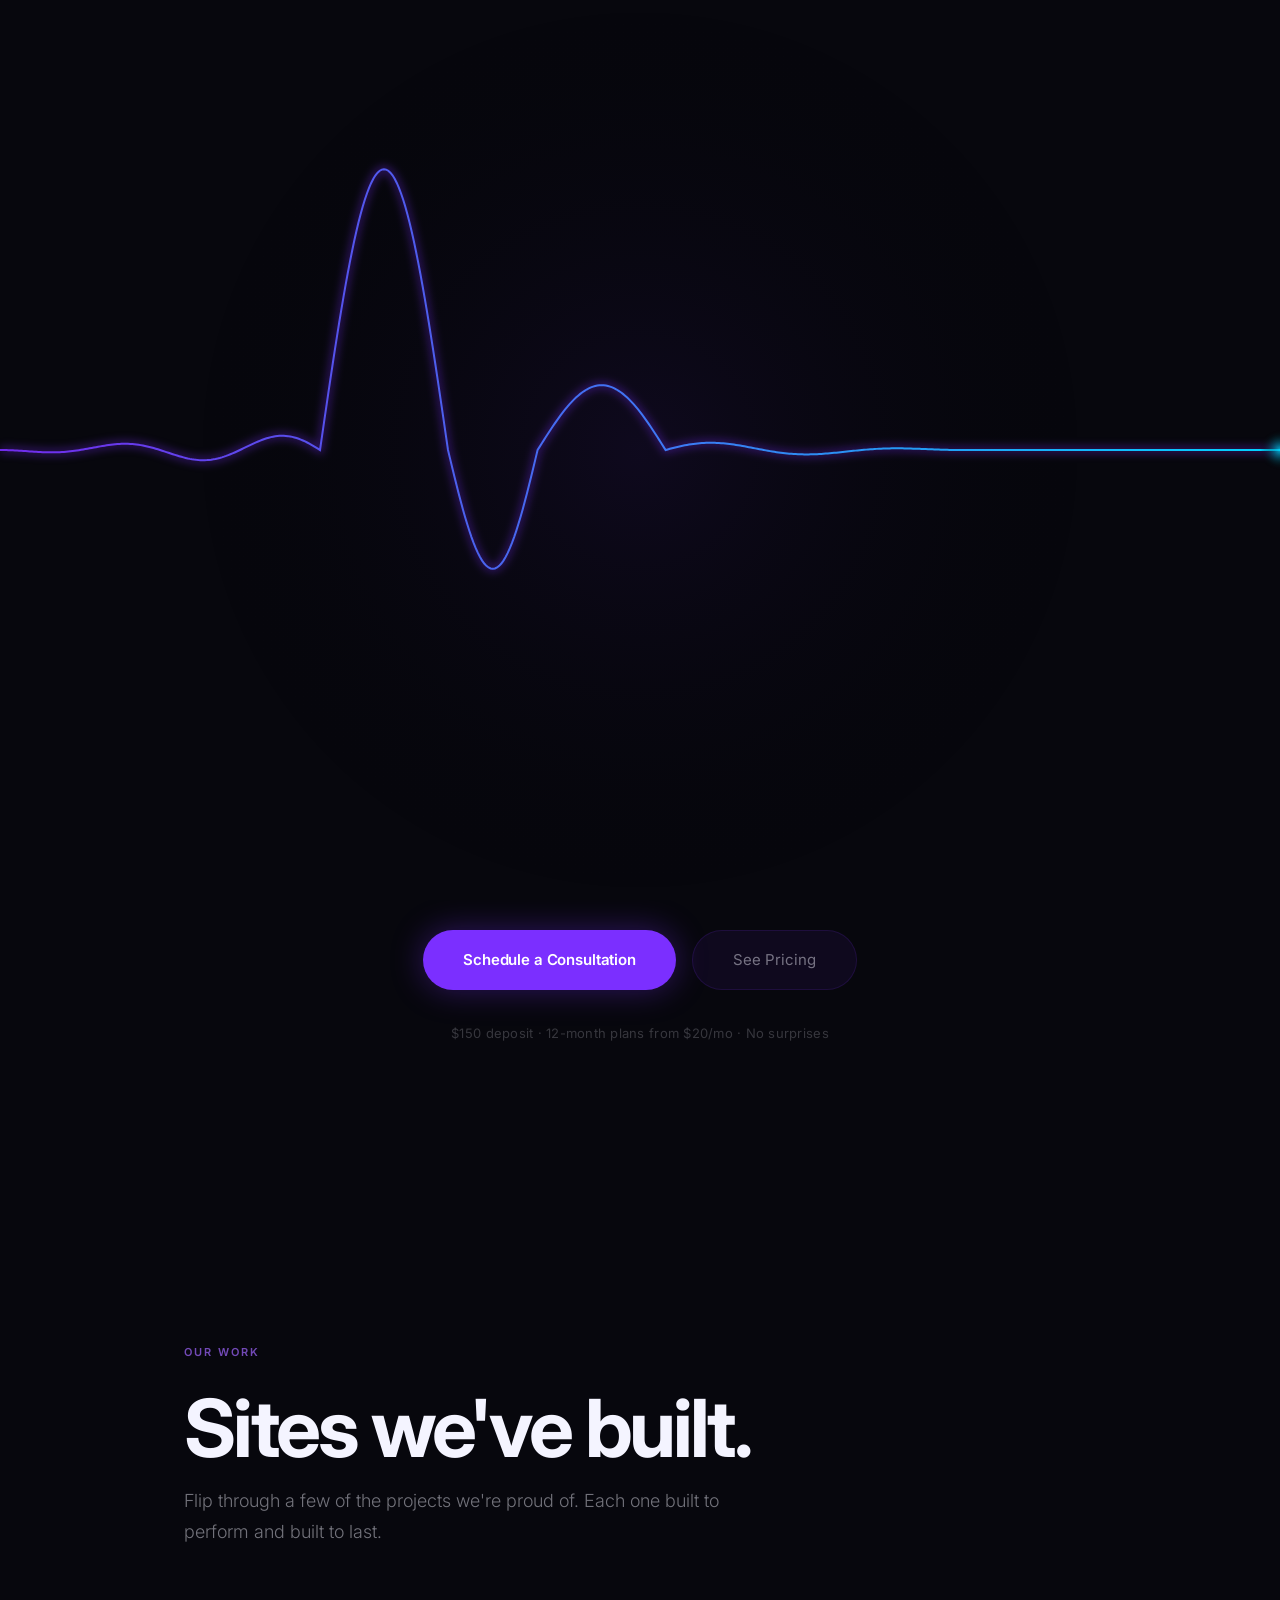
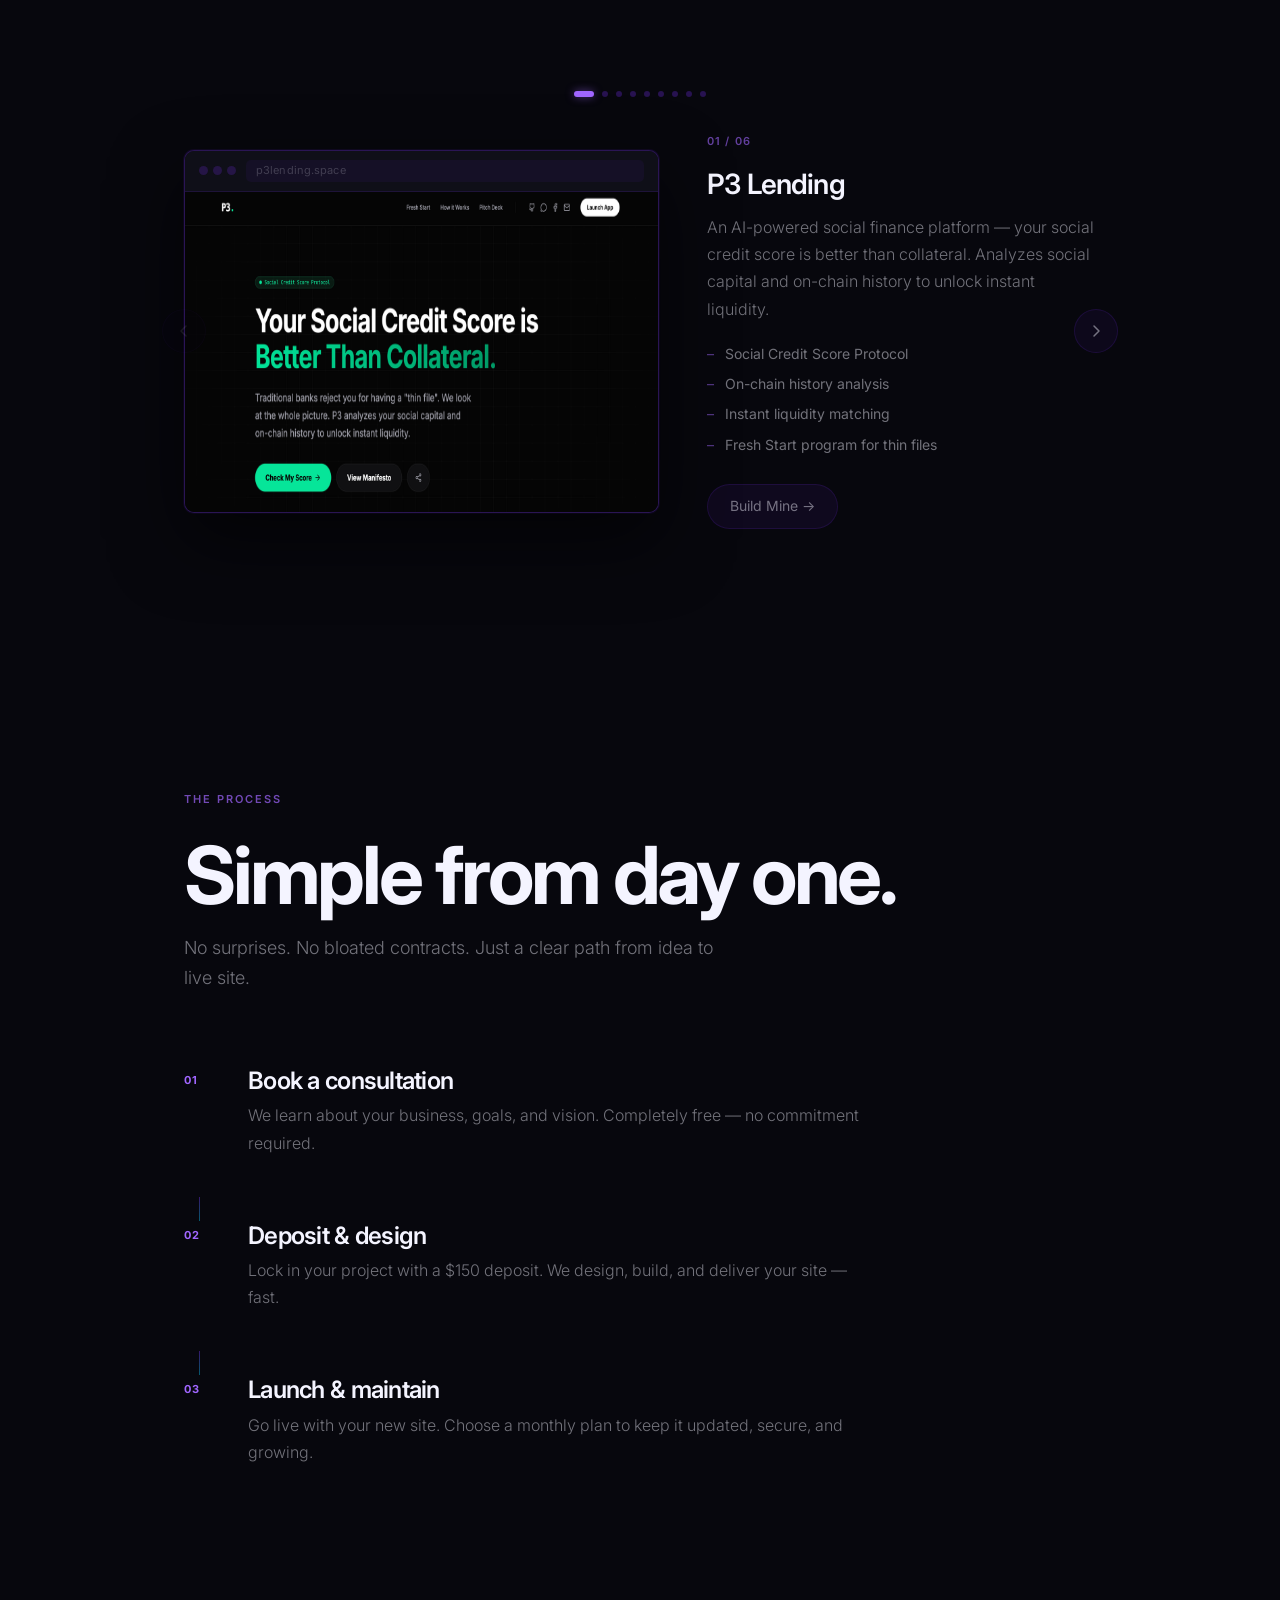
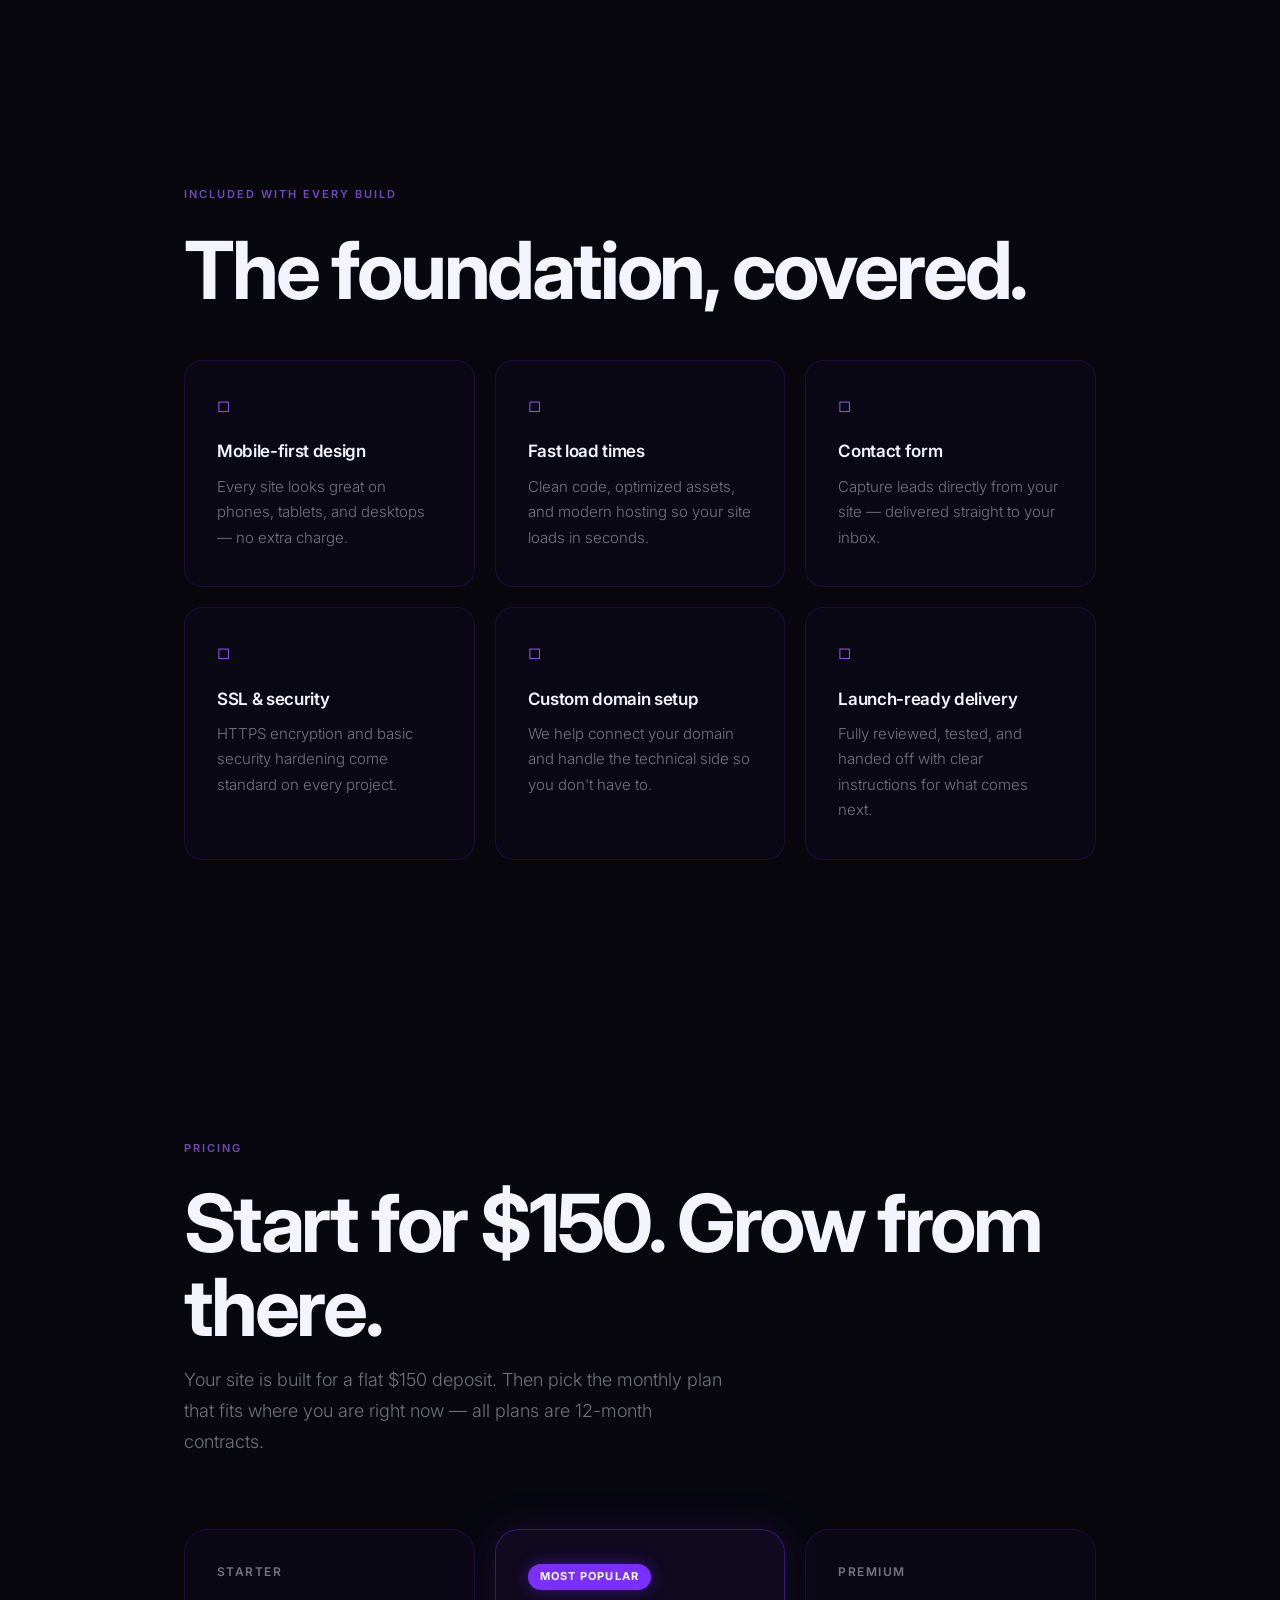
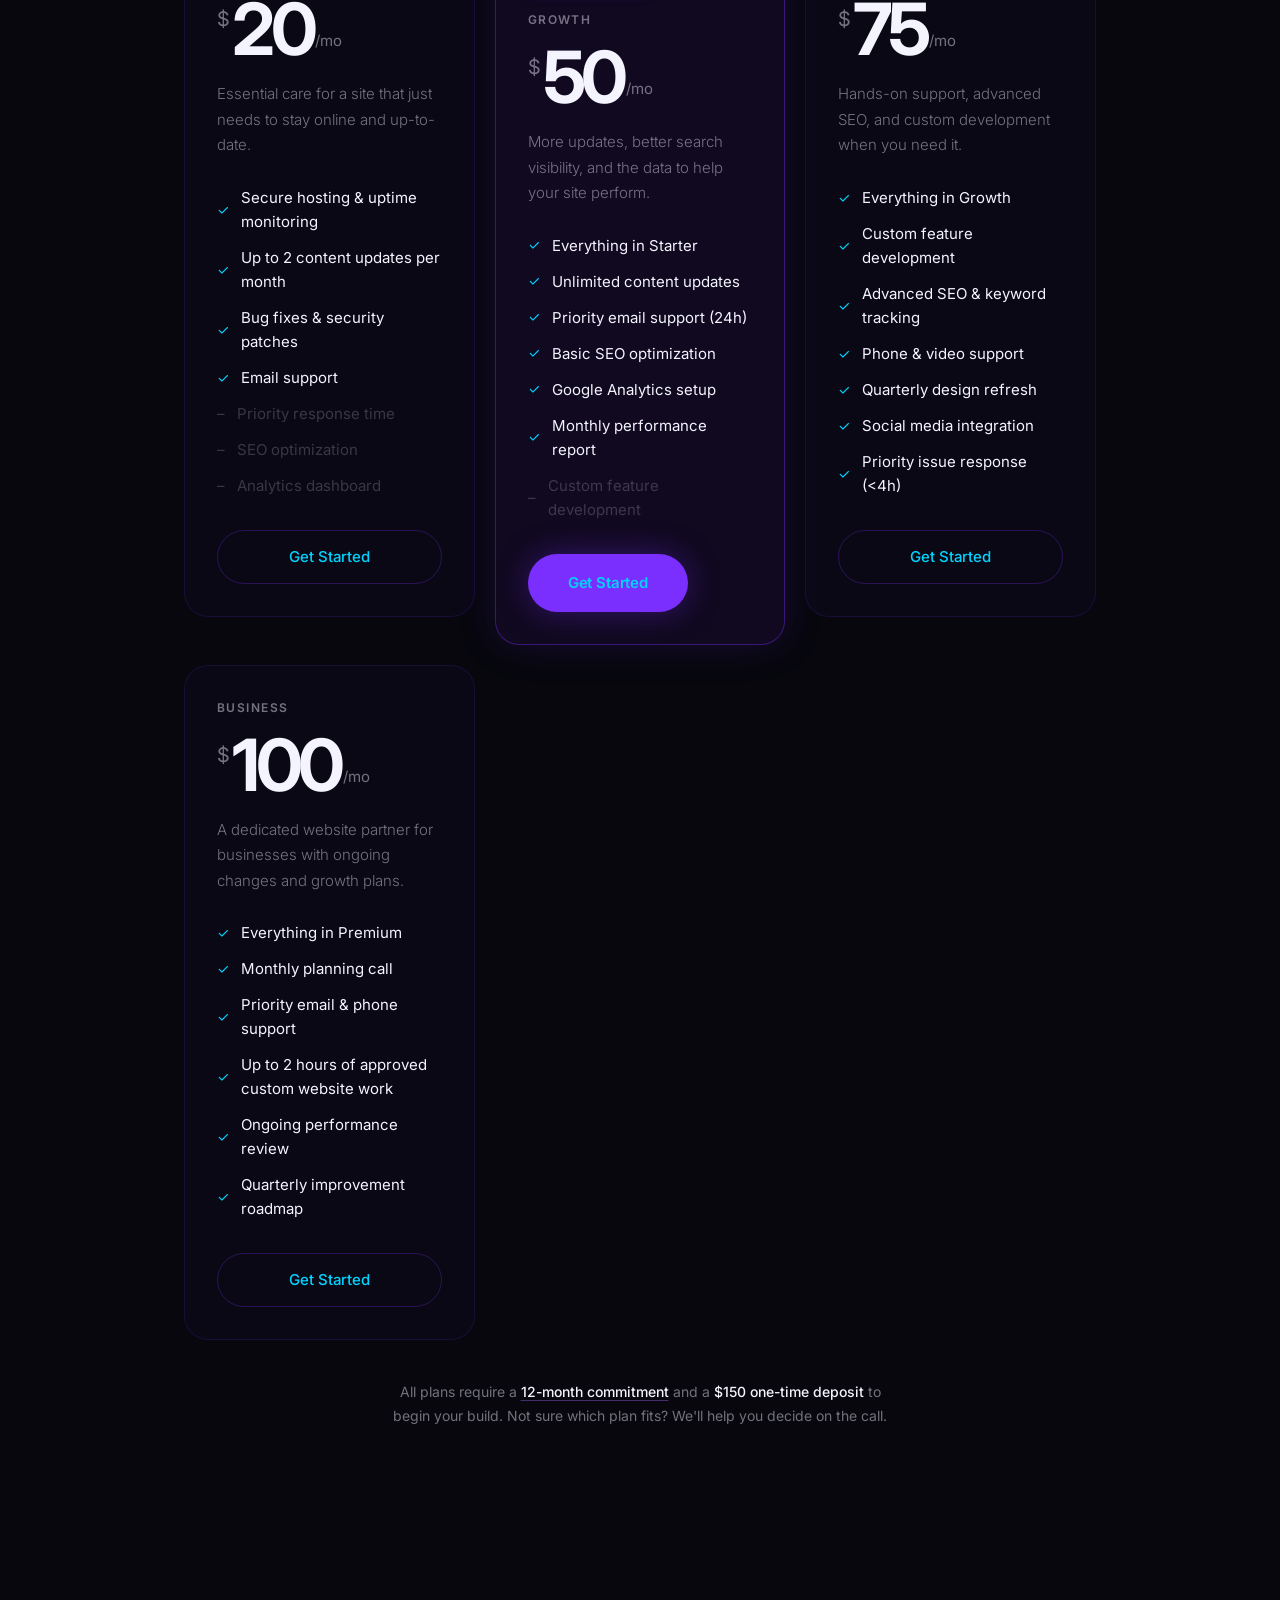
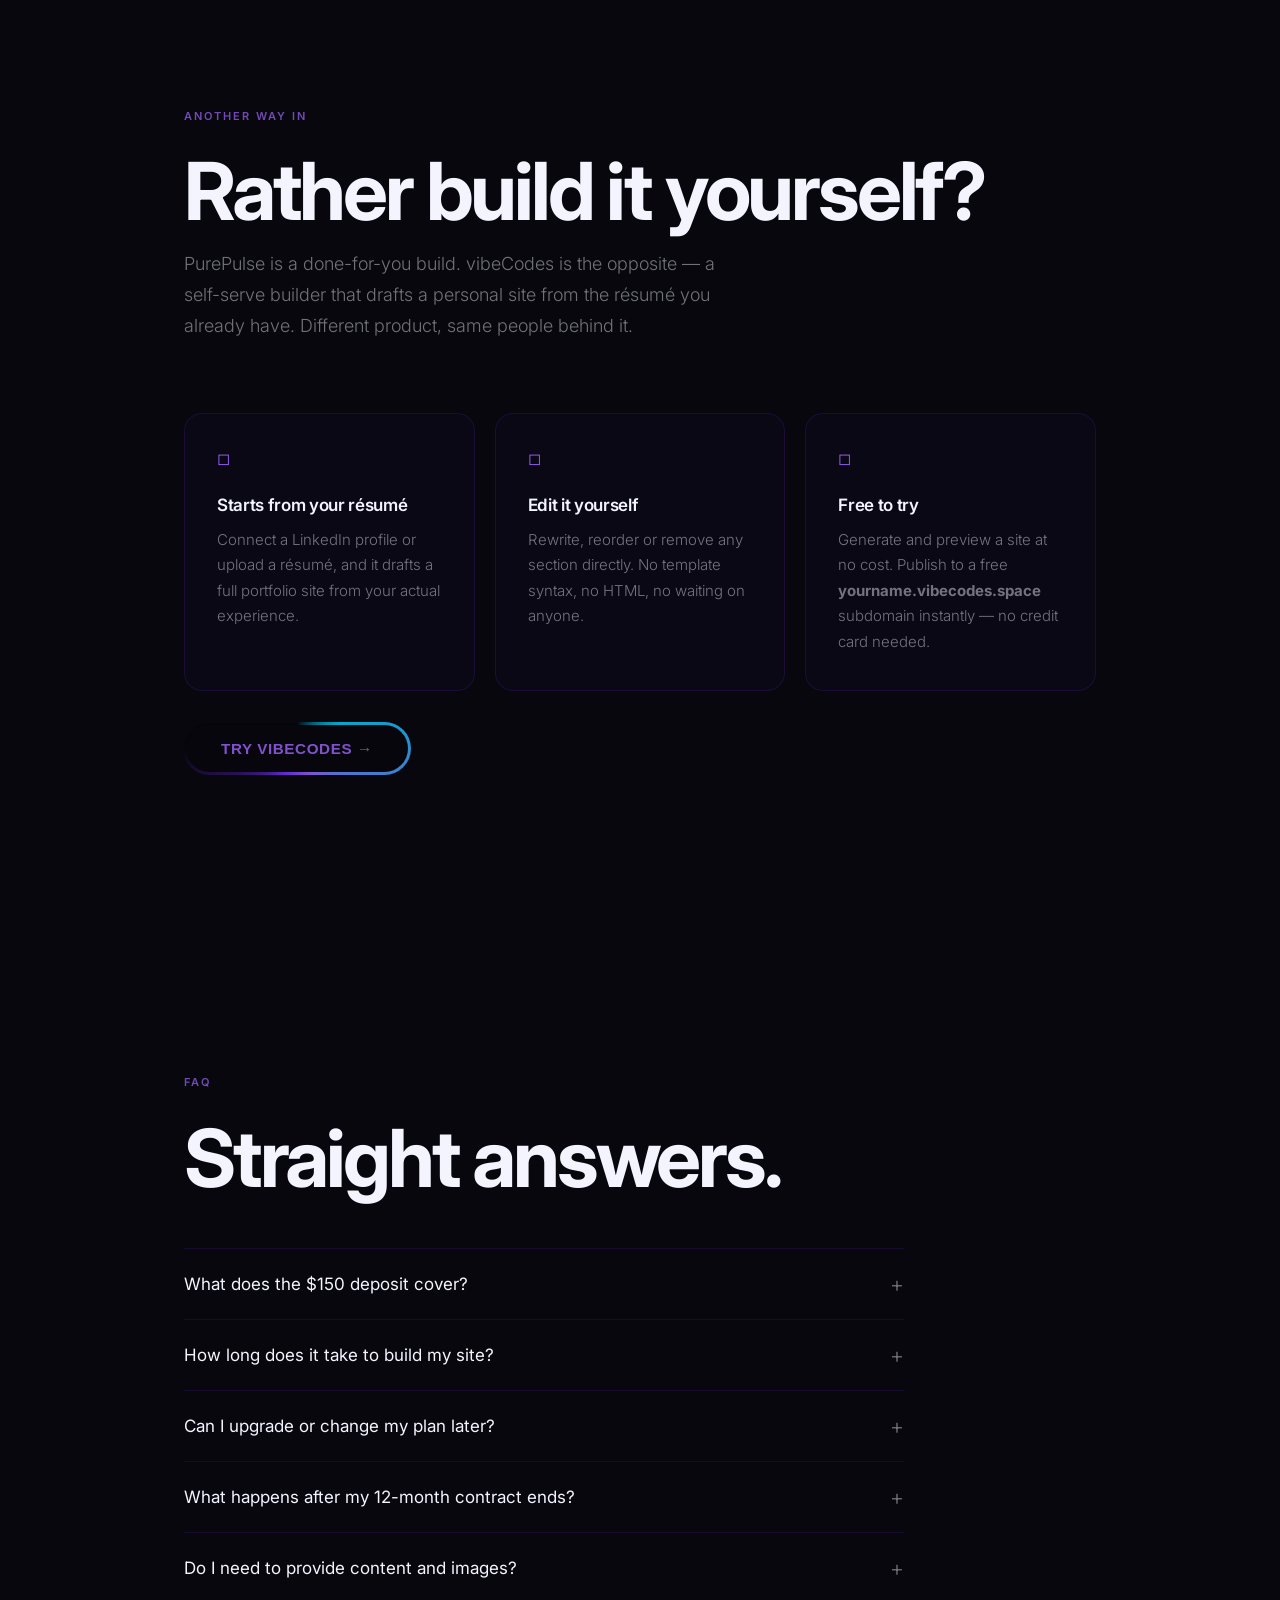
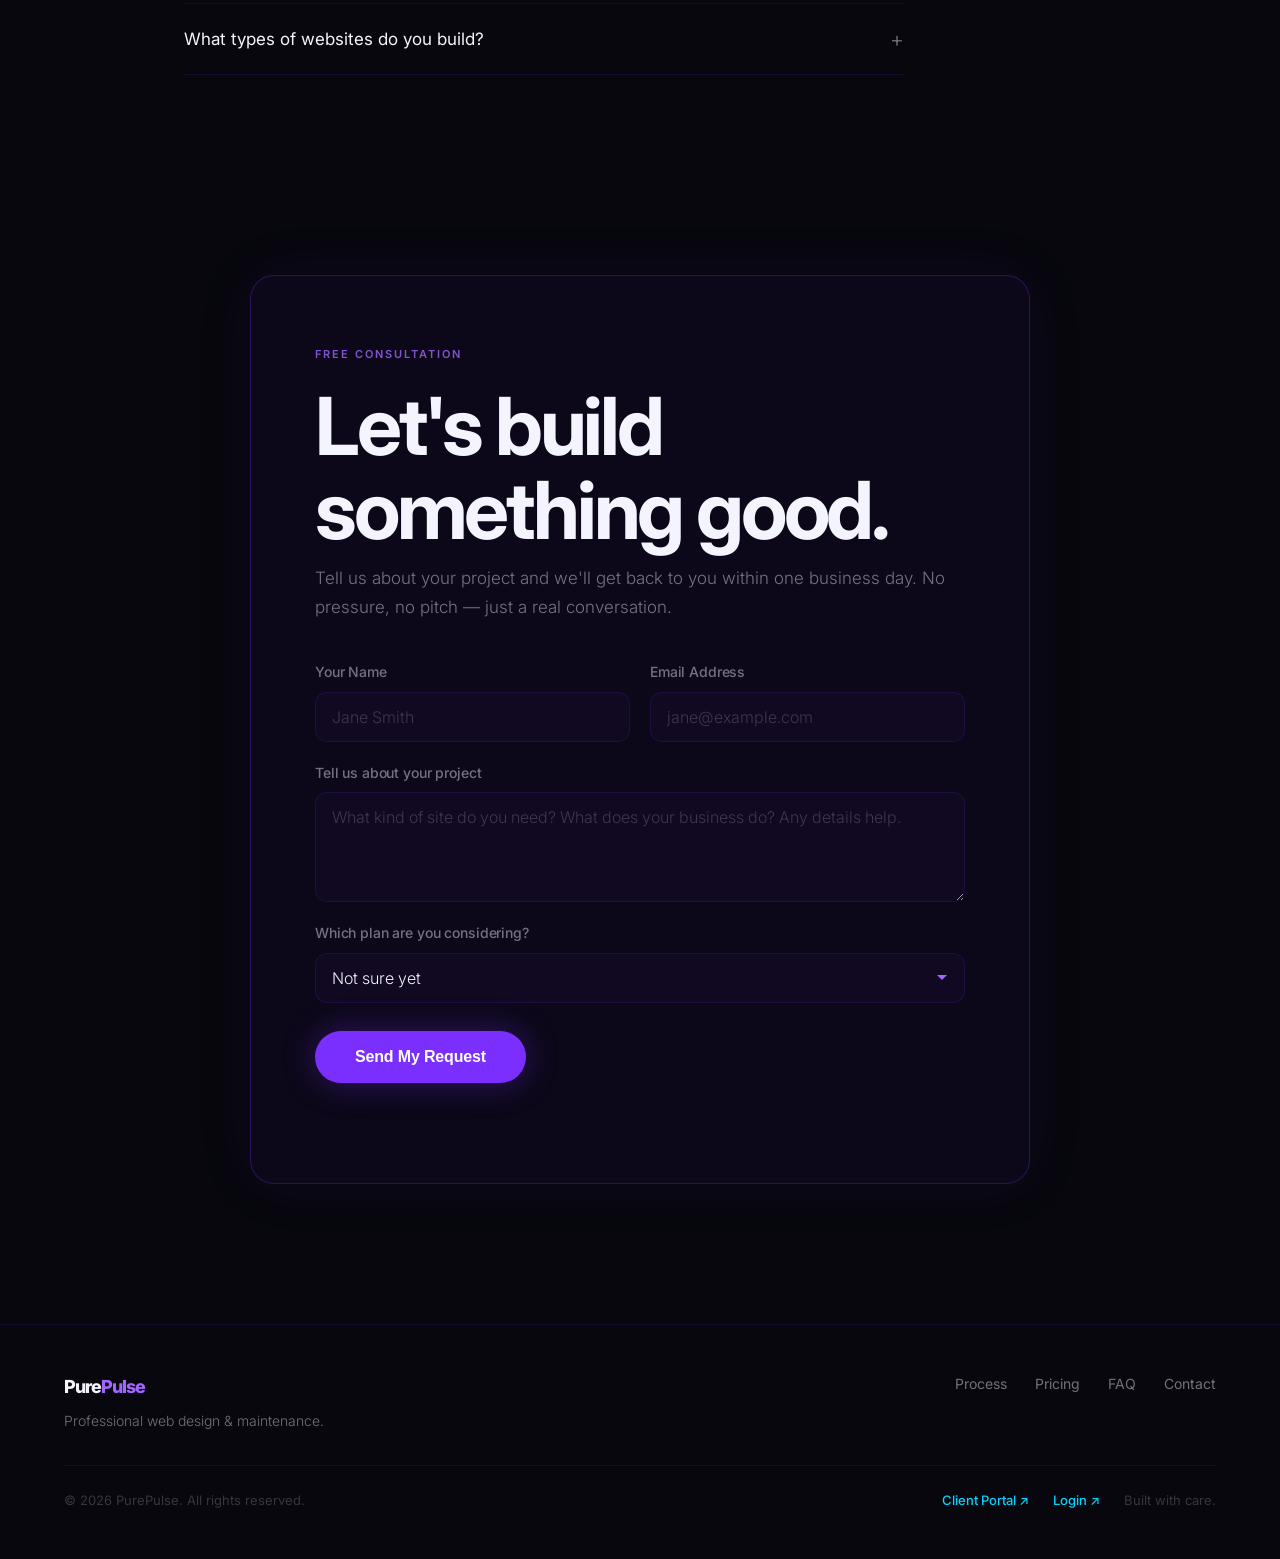
==== index.html @ c86f7f28 "Fix: hide splash until JS runs, add 8s safety timeout to always unlock scroll" ====
<!DOCTYPE html>
<html lang="en">
<!-- v2 -->
<head>
    <meta charset="UTF-8">
    <meta name="viewport" content="width=device-width, initial-scale=1.0">
    <meta name="color-scheme" content="dark">
    <meta name='impact-site-verification' value='a8b60141-8292-4cc5-8abc-a7845db98a29'>
    <title>PurePulse — Web Design &amp; Maintenance</title>
    <link rel="stylesheet" href="style.css">
    <link rel="preconnect" href="https://fonts.googleapis.com">
    <link rel="preconnect" href="https://fonts.gstatic.com" crossorigin>
    <link href="https://fonts.googleapis.com/css2?family=Inter:wght@300;400;500;600;700;800&display=swap" rel="stylesheet">

    <meta property="og:title" content="PurePulse — Web Design &amp; Maintenance">
    <meta property="og:description" content="Professional websites starting at a $150 deposit. Choose your maintenance plan and grow with confidence.">
    <meta property="og:type" content="website">
    <meta name="twitter:card" content="summary_large_image">
    <meta name="twitter:title" content="PurePulse — Web Design &amp; Maintenance">
    <meta name="twitter:description" content="Professional websites starting at a $150 deposit. Choose your maintenance plan and grow with confidence.">
    <link rel="icon" type="image/svg+xml" href="favicon.svg">
    <!-- Vercel Web Analytics -->
    <script>
      window.va = window.va || function () { 
        (window.vaq = window.vaq || []).push(arguments); 
      };
    </script>
    <script defer src="/_vercel/insights/script.js"></script>
<style>
to   { width: 100%; }
}

/* ECG line */
.splash-ecg {
  width: 200px; height: 40px;
  opacity: 0.6;
}
</style>
</head>
<body>

    
    <div class="splash-orb splash-orb-2"></div>
  </div>
  <div class="splash-content">
    <div class="splash-pulse">
      <div class="splash-pulse-dot"></div>
    </div>
    <div class="splash-logo">PurePulse</div>
    <div class="splash-msg">Loading...</div>
    <div class="splash-bar"><div class="splash-bar-fill"></div></div>
  </div>
</div>

    

    <style id="pp-splash-css">
#pp-splash-overlay {
  position: fixed !important;
  inset: 0 !important;
  z-index: 999999 !important;
  background: #07070D !important;
  display: flex !important;
  align-items: center !important;
  justify-content: center !important;
  flex-direction: column !important;
  overflow: hidden !important;
}
#pp-splash-overlay.pp-out {
  animation: ppOut 0.85s cubic-bezier(0.76,0,0.24,1) forwards !important;
}
@keyframes ppOut {
  to { opacity: 0; transform: scale(1.03); }
}
#pp-splash-canvas {
  position: absolute !important;
  inset: 0 !important;
  width: 100% !important;
  height: 100% !important;
}
#pp-splash-content {
  position: relative !important;
  z-index: 2 !important;
  text-align: center !important;
  font-family: 'Space Grotesk', 'Inter', sans-serif !important;
}
#pp-splash-title {
  font-size: clamp(3.5rem, 9vw, 8.5rem) !important;
  font-weight: 700 !important;
  letter-spacing: -0.03em !important;
  line-height: 1 !important;
  color: #F4F4FF !important;
  display: flex !important;
  overflow: hidden !important;
}
#pp-splash-title .pp-char {
  display: inline-block !important;
  transform: translateY(120%) !important;
  opacity: 0 !important;
  color: #F4F4FF !important;
}
#pp-splash-title .pp-accent {
  color: #A066FF !important;
}
#pp-splash-tag {
  margin-top: 0.9rem !important;
  font-family: 'Inter', sans-serif !important;
  font-size: clamp(0.7rem, 1.8vw, 0.95rem) !important;
  font-weight: 300 !important;
  letter-spacing: 0.3em !important;
  text-transform: uppercase !important;
  color: rgba(244,244,255,0.35) !important;
  opacity: 0 !important;
}
#pp-splash-msg {
  margin-top: 0.5rem !important;
  font-family: 'Inter', sans-serif !important;
  font-size: clamp(0.65rem, 1.4vw, 0.82rem) !important;
  font-weight: 300 !important;
  letter-spacing: 0.08em !important;
  color: rgba(160,102,255,0.5) !important;
  opacity: 0 !important;
  transition: opacity 0.8s ease !important;
}
</style>
<div id="pp-splash-overlay" style="opacity:0">
  <canvas id="pp-splash-canvas"></canvas>
  <div id="pp-splash-content">
    <div id="pp-splash-title"></div>
    <div id="pp-splash-tag">Web Design &amp; Development</div>
    <div id="pp-splash-msg"></div>
  </div>
</div>
<script>
(function() {
  var MSGS = [
    'Building the web, one pixel at a time.',
    'Clean code. Fast sites. Real results.',
    'Your site is our craft.',
    'Designed to perform. Built to last.',
    'Professional websites, without the headache.',
    'The web deserves better design.'
  ];
  var VARIANTS = 4;
  var variant = Math.floor(Math.random() * VARIANTS);

  // Show splash and lock scroll
  var ov2 = document.getElementById('pp-splash-overlay');
  if(ov2) ov2.style.opacity = '1';
  document.body.style.overflow = 'hidden';
  
  // Safety: always unlock scroll after 8 seconds no matter what
  setTimeout(function() {
    document.body.style.overflow = '';
    var ov = document.getElementById('pp-splash-overlay');
    if(ov) { ov.style.display = 'none'; ov.remove(); }
    var css = document.getElementById('pp-splash-css');
    if(css) css.remove();
  }, 8000);

  // Pick message
  document.getElementById('pp-splash-msg').textContent = MSGS[Math.floor(Math.random() * MSGS.length)];

  // Build title chars
  var title = document.getElementById('pp-splash-title');
  'Pure'.split('').forEach(function(c) {
    var s = document.createElement('span');
    s.className = 'pp-char';
    s.textContent = c;
    title.appendChild(s);
  });
  'Pulse'.split('').forEach(function(c) {
    var s = document.createElement('span');
    s.className = 'pp-char pp-accent';
    s.textContent = c;
    title.appendChild(s);
  });
  var chars = Array.from(title.querySelectorAll('.pp-char'));

  var cv = document.getElementById('pp-splash-canvas');
  var ctx = cv.getContext('2d');
  var W, H, cx, cy;
  function resize() { W = cv.width = window.innerWidth; H = cv.height = window.innerHeight; cx = W/2; cy = H/2; }
  resize();
  window.addEventListener('resize', resize);

  function rgba(r,g,b,a) { return 'rgba('+r+','+g+','+b+','+a+')'; }
  function eout(t) { return 1 - Math.pow(1-t, 3); }

  function animChars(p) {
    chars.forEach(function(el, i) {
      var thr = i / chars.length;
      var loc = Math.max(0, Math.min(1, (p - thr) / (1/chars.length + 0.18)));
      var e = eout(loc);
      el.style.transform = 'translateY(' + ((1-e)*120) + '%)';
      el.style.opacity = e;
    });
  }

  var start = null, done = false;
  var D1 = 2000, D2 = 900, D3 = 500, D4 = 1500;
  var TOTAL = D1 + D2 + D3 + D4;

  // Variant-specific setup
  var rings, pts, blooms, tendrils;

  if (variant === 1) {
    // Orbital
    rings = [
      {r:0.18, speed:0.00022, phase:0, dots:4, col:[123,47,255]},
      {r:0.26, speed:-0.00015, phase:1.1, dots:6, col:[0,212,255]},
      {r:0.35, speed:0.00010, phase:2.5, dots:3, col:[160,102,255]},
    ];
    pts = Array.from({length:90}, function() { return {
      x:Math.random(), y:Math.random(),
      vx:(Math.random()-0.5)*0.0003, vy:(Math.random()-0.5)*0.0003,
      s:0.6+Math.random()*2, a:0.1+Math.random()*0.4,
      col:Math.random()<0.6?[123,47,255]:[0,212,255]
    };});
  } else if (variant === 2) {
    // Grid warp
  } else if (variant === 3) {
    // Bloom
    blooms = [];
    [0,200,450,750,1100,1500].forEach(function(delay) {
      blooms.push({delay:delay, r:0, maxR:0, alpha:0, born:false, col:Math.random()<0.6?[123,47,255]:[0,212,255]});
    });
  }

  function drawVariant(el, p1, ts) {
    var t = el * 0.001;

    if (variant === 0) {
      // ECG waveform
      var pts2 = [];
      for (var i = 0; i <= 600; i++) {
        var tv = i/600, x = tv*W, y = cy;
        if (tv < 0.25) { y = cy + Math.sin(tv/0.25*Math.PI*4)*H*0.12*0.15*(tv/0.25); }
        else if (tv < 0.35) { var l=(tv-0.25)/0.1; y = cy - H*0.12*2.6*Math.sin(l*Math.PI); }
        else if (tv < 0.42) { var l=(tv-0.35)/0.07; y = cy + H*0.12*1.1*Math.sin(l*Math.PI); }
        else if (tv < 0.52) { var l=(tv-0.42)/0.10; y = cy - H*0.12*0.6*Math.sin(l*Math.PI); }
        else if (tv < 0.75) { var l=(tv-0.52)/0.23; y = cy + Math.sin(l*Math.PI*3+Math.PI)*H*0.12*0.08*(1-l); }
        pts2.push({x:x,y:y});
      }
      var endIdx = Math.floor(p1*(pts2.length-1));
      if (endIdx > 0) {
        ctx.beginPath(); ctx.moveTo(pts2[0].x, pts2[0].y);
        for (var i=1;i<=endIdx;i++) ctx.lineTo(pts2[i].x, pts2[i].y);
        ctx.strokeStyle = rgba(123,47,255,0.4); ctx.lineWidth = 6; ctx.filter='blur(4px)'; ctx.stroke(); ctx.filter='none';
        var g = ctx.createLinearGradient(0,0,W,0);
        g.addColorStop(0,rgba(123,47,255,0.9)); g.addColorStop(1,rgba(0,212,255,1));
        ctx.beginPath(); ctx.moveTo(pts2[0].x, pts2[0].y);
        for (var i=1;i<=endIdx;i++) ctx.lineTo(pts2[i].x, pts2[i].y);
        ctx.strokeStyle=g; ctx.lineWidth=2; ctx.stroke();
        var tip=pts2[endIdx];
        var dg=ctx.createRadialGradient(tip.x,tip.y,0,tip.x,tip.y,20);
        dg.addColorStop(0,rgba(0,212,255,0.8)); dg.addColorStop(1,'transparent');
        ctx.beginPath(); ctx.arc(tip.x,tip.y,20,0,Math.PI*2); ctx.fillStyle=dg; ctx.fill();
      }
    } else if (variant === 1) {
      // Orbital
      pts.forEach(function(p) {
        p.x+=p.vx; p.y+=p.vy;
        if(p.x<0)p.x=1; if(p.x>1)p.x=0; if(p.y<0)p.y=1; if(p.y>1)p.y=0;
        ctx.beginPath(); ctx.arc(p.x*W,p.y*H,p.s,0,Math.PI*2);
        ctx.fillStyle=rgba(p.col[0],p.col[1],p.col[2],p.a*p1); ctx.fill();
      });
      rings.forEach(function(ring) {
        var rad=Math.min(W,H)*ring.r*p1;
        ctx.beginPath(); ctx.arc(cx,cy,rad,0,Math.PI*2);
        ctx.strokeStyle=rgba(ring.col[0],ring.col[1],ring.col[2],0.12*p1);
        ctx.lineWidth=1; ctx.setLineDash([4,8]); ctx.stroke(); ctx.setLineDash([]);
        for(var d=0;d<ring.dots;d++) {
          var angle=ring.phase+d*(Math.PI*2/ring.dots)+ts*ring.speed;
          var dx=cx+Math.cos(angle)*rad, dy=cy+Math.sin(angle)*rad;
          var dg=ctx.createRadialGradient(dx,dy,0,dx,dy,12);
          dg.addColorStop(0,rgba(ring.col[0],ring.col[1],ring.col[2],0.7*p1));
          dg.addColorStop(1,'transparent');
          ctx.beginPath(); ctx.arc(dx,dy,12,0,Math.PI*2); ctx.fillStyle=dg; ctx.fill();
          ctx.beginPath(); ctx.arc(dx,dy,2.5,0,Math.PI*2);
          ctx.fillStyle=rgba(ring.col[0],ring.col[1],ring.col[2],p1); ctx.fill();
        }
      });
    } else if (variant === 2) {
      // Grid warp
      var COLS=24, ROWS=14, tv=el*0.001;
      var cellW=W/COLS, cellH=H/ROWS, maxWarp=Math.min(cellW,cellH)*0.5;
      function gpos(r,c) {
        var nx=c/COLS, ny=r/ROWS, dx=nx-0.5, dy=ny-0.5;
        var dist=Math.sqrt(dx*dx+dy*dy);
        var wave=Math.sin(tv*1.2+dist*6)*maxWarp*p1*(1-dist*0.8);
        var wave2=Math.cos(tv*0.9+dist*8)*maxWarp*0.4*p1*(1-dist*0.6);
        return {x:nx*W+wave*0.5, y:ny*H+wave*0.4+wave2*0.5};
      }
      for(var r=0;r<=ROWS;r++) for(var c=0;c<COLS;c++) {
        var a=gpos(r,c), b=gpos(r,c+1);
        var frac=1-(Math.abs(r/ROWS-0.5)*2);
        ctx.beginPath(); ctx.moveTo(a.x,a.y); ctx.lineTo(b.x,b.y);
        ctx.strokeStyle=rgba(123,47,255,0.07*frac*p1); ctx.lineWidth=0.8; ctx.stroke();
      }
      for(var c=0;c<=COLS;c++) for(var r=0;r<ROWS;r++) {
        var a=gpos(r,c), b=gpos(r+1,c);
        var frac=1-(Math.abs(c/COLS-0.5)*2);
        ctx.beginPath(); ctx.moveTo(a.x,a.y); ctx.lineTo(b.x,b.y);
        ctx.strokeStyle=rgba(0,212,255,0.07*frac*p1); ctx.lineWidth=0.8; ctx.stroke();
      }
    } else if (variant === 3) {
      // Bloom
      blooms.forEach(function(b) {
        if(el<b.delay) return;
        if(!b.born){b.born=true;b.maxR=Math.min(W,H)*(0.25+Math.random()*0.25);}
        var age=(el-b.delay)*0.0008;
        b.r=Math.min(b.maxR,b.maxR*(1-Math.pow(1-age,5)));
        b.alpha=age<0.5?age*2:(2-age*1.5);
        if(b.alpha<=0||b.r<=0) return;
        ctx.beginPath(); ctx.arc(cx,cy,b.r,0,Math.PI*2);
        ctx.strokeStyle=rgba(b.col[0],b.col[1],b.col[2],b.alpha*0.25*p1);
        ctx.lineWidth=b.r*0.06; ctx.stroke();
        ctx.beginPath(); ctx.arc(cx,cy,b.r,0,Math.PI*2);
        ctx.strokeStyle=rgba(b.col[0],b.col[1],b.col[2],b.alpha*0.2*p1);
        ctx.lineWidth=2; ctx.stroke();
      });
      // Center pulse
      var pls=0.5+0.5*Math.sin(el*0.004);
      var cg=ctx.createRadialGradient(cx,cy,0,cx,cy,Math.min(W,H)*0.06*(1+pls*0.2));
      cg.addColorStop(0,rgba(244,244,255,0.8*p1));
      cg.addColorStop(0.4,rgba(160,102,255,0.3*p1));
      cg.addColorStop(1,'transparent');
      ctx.beginPath(); ctx.arc(cx,cy,Math.min(W,H)*0.06,0,Math.PI*2);
      ctx.fillStyle=cg; ctx.fill();
    }

    // Shared bg glow
    var bg=ctx.createRadialGradient(cx,cy,0,cx,cy,Math.min(W,H)*0.5);
    bg.addColorStop(0,rgba(123,47,255,0.07*p1));
    bg.addColorStop(1,'transparent');
    ctx.fillStyle=bg; ctx.fillRect(0,0,W,H);
  }

  function frame(ts) {
    if(!start) start=ts;
    var el=ts-start;
    if(done) return;
    ctx.clearRect(0,0,W,H);
    var p1=Math.min(1,el/D1);
    drawVariant(el,p1,ts);
    if(el>D1) animChars(Math.min(1,(el-D1)/D2));
    if(el>D1+D2) {
      var p3=eout(Math.min(1,(el-D1-D2)/D3));
      var tag=document.getElementById('pp-splash-tag');
      if(tag){tag.style.opacity=p3;}
      var msg=document.getElementById('pp-splash-msg');
      if(msg&&p3>0.5){msg.style.opacity=(p3-0.5)*2;}
    }
      if(el>TOTAL){exitSplash();return;}
    requestAnimationFrame(frame);
  }

  function exitSplash() {
    if(done) return; done=true;
    animChars(1);
    var ov=document.getElementById('pp-splash-overlay');
    if(ov) {
      ov.classList.add('pp-out');
      setTimeout(function(){
        ov.remove();
        document.getElementById('pp-splash-css').remove();
        document.body.style.overflow='';
      }, 900);
    }
  }

  if(window.matchMedia('(prefers-reduced-motion:reduce)').matches) {
    animChars(1); setTimeout(exitSplash, 600);
  } else {
    requestAnimationFrame(frame);
  }
})();
</script>

    <div class="ambient-bg"></div>

    <!-- Header -->
    <header class="header">
        <div class="logo">Pure<span style="color:#A066FF">Pulse</span></div>
        <nav class="nav-links">
            <a href="#portfolio">Work</a>
            <a href="#how-it-works">Process</a>
            <a href="#pricing">Pricing</a>
            <a href="#faq">FAQ</a>
        </nav>
        <a href="https://login.purepulse.one/portal" target="_blank" rel="noopener" style="color:#00D4FF;font-size:0.875rem;font-weight:500;text-decoration:none;display:inline-flex;align-items:center;gap:0.25rem;transition:opacity 0.15s;" onmouseover="this.style.opacity='0.75'" onmouseout="this.style.opacity='1'">Client Portal&nbsp;↗</a>
        <a href="#consult" class="btn-ghost">Book a Call</a>
    </header>

    <!-- Hero -->
    <section class="hero">
        <div class="hero-glow"></div>
        <nav class="hero-sisters" aria-label="Sister sites">
            <a href="https://relayapp.pro" target="_blank" rel="noopener">Relay</a>
            <a href="https://pacmacmobile.com" target="_blank" rel="noopener">PacMac Mobile</a>
            <a href="https://eventtransport.space" target="_blank" rel="noopener">Event Transport</a>
            <a href="https://mattjhagen.xyz" target="_blank" rel="noopener">Matty Hagen</a>
            <a href="http://thegentlecon.quest" target="_blank" rel="noopener">The Gentle Conquest</a>
        </nav>
        <div class="hero-tag">Web Design &amp; Development</div>
        <h1>Your website,<br>built right.</h1>
        <p class="hero-sub">Clean, fast, professional websites — built to perform and built to last. Yours starts at a $150 deposit.</p>
        <div class="hero-actions">
            <a href="#consult" class="btn-primary">Schedule a Consultation</a>
            <a href="#pricing" class="btn-ghost btn-ghost--lg">See Pricing</a>
        </div>
        <p class="hero-note">$150 deposit &middot; 12-month plans from $20/mo &middot; No surprises</p>
    </section>

    <!-- Portfolio Lookbook -->
    <section id="portfolio" class="portfolio-section scroll-reveal">
        <div class="portfolio-header section">
            <div class="section-label">Our Work</div>
            <h2>Sites we've built.</h2>
            <p class="section-sub">Flip through a few of the projects we're proud of. Each one built to perform and built to last.</p>
        </div>

        <div class="lookbook-wrap">
            <div class="lookbook" id="lookbook">

                <!-- 01: P3 Lending — AI-Powered Social Finance -->
                <!-- 01: P3 Lending -->
                <article class="lb-page active" data-index="0" aria-label="Project 1 of 6: P3 Lending">
                    <div class="lb-mockup">
                        <div class="lb-browser">
                            <div class="lb-bar">
                                <div class="lb-dots-frame"><span></span><span></span><span></span></div>
                                <div class="lb-url">p3lending.space</div>
                            </div>
                            <div class="lb-screen lb-screen--img">
                                <img src="screenshots/p3lending.png" alt="P3 Lending" class="lb-screenshot">
                            </div>
                        </div>
                    </div>
                    <div class="lb-info">
                        <span class="lb-counter">01 / 06</span>
                        <h3>P3 Lending</h3>
                        <p>An AI-powered social finance platform — your social credit score is better than collateral. Analyzes social capital and on-chain history to unlock instant liquidity.</p>
                        <ul class="lb-features">
                            <li>Social Credit Score Protocol</li>
                            <li>On-chain history analysis</li>
                            <li>Instant liquidity matching</li>
                            <li>Fresh Start program for thin files</li>
                        </ul>
                        <a href="#consult" class="btn-ghost btn-view">Build Mine →</a>
                    </div>
                </article>

                <!-- 02: Rooted Daily -->
                <article class="lb-page" data-index="1" aria-label="Project 2 of 6: Rooted Daily">
                    <div class="lb-mockup">
                        <div class="lb-browser">
                            <div class="lb-bar">
                                <div class="lb-dots-frame"><span></span><span></span><span></span></div>
                                <div class="lb-url">rootedapp.space</div>
                            </div>
                            <div class="lb-screen lb-screen--img">
                                <img src="screenshots/rooted.png" alt="Rooted Daily" class="lb-screenshot">
                            </div>
                        </div>
                    </div>
                    <div class="lb-info">
                        <span class="lb-counter">02 / 06</span>
                        <h3>Rooted Daily</h3>
                        <p>Renew Your Mind. Rooted in Truth. Scripture with natural audio narration, AI-guided reflections, and spiritual habit tracking — web and mobile.</p>
                        <ul class="lb-features">
                            <li>Full Bible with audio narration</li>
                            <li>AI-guided Scripture reflections</li>
                            <li>Spiritual habit & reading tracking</li>
                            <li>Native iOS & Android apps</li>
                        </ul>
                        <div class="lb-app-links">
                            <a href="https://play.google.com/store/apps/details?id=com.rooteddaily.bible&hl=en_US" target="_blank" rel="noopener" class="lb-app-badge">▶ Google Play</a>
                            <a href="https://apps.apple.com/us/app/rooted-daily/id6763426267" target="_blank" rel="noopener" class="lb-app-badge">⬛ App Store</a>
                        </div>
                        <a href="#consult" class="btn-ghost btn-view">Build Mine →</a>
                    </div>
                </article>

                <!-- 03: FuelShield -->
                <article class="lb-page" data-index="2" aria-label="Project 3 of 6: FuelShield">
                    <div class="lb-mockup">
                        <div class="lb-browser">
                            <div class="lb-bar">
                                <div class="lb-dots-frame"><span></span><span></span><span></span></div>
                                <div class="lb-url">fuelshield.xyz</div>
                            </div>
                            <div class="lb-screen lb-screen--img">
                                <img src="screenshots/fuelshield.png" alt="FuelShield" class="lb-screenshot">
                            </div>
                        </div>
                    </div>
                    <div class="lb-info">
                        <span class="lb-counter">03 / 06</span>
                        <h3>FuelShield</h3>
                        <p>Know your fuel cost before prices spike. A monthly gas price protection subscription with a gallon allowance and a dedicated Fuel Card for every covered purchase.</p>
                        <ul class="lb-features">
                            <li>Monthly gallon allowance plans</li>
                            <li>Dedicated FuelShield Fuel Card</li>
                            <li>Price spike reimbursement protocol</li>
                            <li>Accepted at stations nationwide</li>
                        </ul>
                        <a href="#consult" class="btn-ghost btn-view">Build Mine →</a>
                    </div>
                </article>

                <!-- 05: Relay -->
                <article class="lb-page" data-index="3" aria-label="Project 5 of 6: Relay">
                    <div class="lb-mockup">
                        <div class="lb-browser">
                            <div class="lb-bar">
                                <div class="lb-dots-frame"><span></span><span></span><span></span></div>
                                <div class="lb-url">relayapp.pro</div>
                            </div>
                            <div class="lb-screen lb-screen--img">
                                <img src="screenshots/relay.png" alt="Relay" class="lb-screenshot">
                            </div>
                        </div>
                    </div>
                    <div class="lb-info">
                        <span class="lb-counter">05 / 06</span>
                        <h3>Relay</h3>
                        <p>The AI dev platform that goes everywhere. Build apps with AI, learn to code, browse docs, and monitor system status — one platform, every device.</p>
                        <ul class="lb-features">
                            <li>Archon IDE — full browser-based coding</li>
                            <li>Multi-model AI: Claude, GPT-4o, Gemini</li>
                            <li>Gamified learning center with XP</li>
                            <li>Real-time system status dashboard</li>
                        </ul>
                        <a href="https://relayapp.pro" target="_blank" rel="noopener" class="btn-ghost btn-view">Visit Site →</a>
                    </div>
                </article>

                                <!-- 06: Matty Hagen — mattjhagen.xyz -->
                <article class="lb-page" data-index="4" aria-label="Project 6 of 7: Matty Hagen">
                    <div class="lb-mockup">
                        <div class="lb-browser">
                            <div class="lb-bar">
                                <div class="lb-dots-frame"><span></span><span></span><span></span></div>
                                <div class="lb-url">mattjhagen.xyz</div>
                            </div>
                            <div class="lb-screen lb-screen--img">
                                <img src="screenshots/mattjhagen.png" alt="Matty Hagen" class="lb-screenshot">
                            </div>
                        </div>
                    </div>
                    <div class="lb-info">
                        <span class="lb-counter">06 / 07</span>
                        <h3>Matty Hagen</h3>
                        <p>A terminal-aesthetic developer portfolio — monospace type, amber glow, and a live command prompt. Founder · Developer · Writer building products across fintech, AI, and privacy.</p>
                        <ul class="lb-features">
                            <li>Terminal-style interactive UI</li>
                            <li>Work across fintech, AI & privacy</li>
                            <li>Resume, writing & project showcase</li>
                            <li>Dark, distinctive personal brand</li>
                        </ul>
                        <a href="https://mattjhagen.xyz" target="_blank" rel="noopener" class="btn-ghost btn-view">Visit Site →</a>
                    </div>
                </article>

                                <!-- 07: The Gentle Conquest -->
                <article class="lb-page" data-index="5" aria-label="Project 7 of 8: The Gentle Conquest">
                    <div class="lb-mockup">
                        <div class="lb-browser">
                            <div class="lb-bar">
                                <div class="lb-dots-frame"><span></span><span></span><span></span></div>
                                <div class="lb-url">thegentlecon.quest</div>
                            </div>
                            <div class="lb-screen lb-screen--img">
                                <img src="screenshots/gentleconquest.png" alt="The Gentle Conquest" class="lb-screenshot">
                            </div>
                        </div>
                    </div>
                    <div class="lb-info">
                        <span class="lb-counter">07 / 08</span>
                        <h3>The Gentle Conquest</h3>
                        <p>A novel by Matthew James Hagen — coming 2026. "The most dangerous lie is that convenience is harmless." A dark editorial landing page built to pull readers in.</p>
                        <ul class="lb-features">
                            <li>Full-bleed dark editorial design</li>
                            <li>Serif typography &amp; immersive atmosphere</li>
                            <li>AI-character terminal ("meridian")</li>
                            <li>Chapter 1 sneak peek &amp; email capture</li>
                        </ul>
                        <a href="http://thegentlecon.quest" target="_blank" rel="noopener" class="btn-ghost btn-view">Visit Site →</a>
                    </div>
                </article>

                                <!-- 08: PacMac Mobile -->
                <article class="lb-page" data-index="6" aria-label="Project 8 of 10: PacMac Mobile">
                    <div class="lb-mockup">
                        <div class="lb-browser">
                            <div class="lb-bar">
                                <div class="lb-dots-frame"><span></span><span></span><span></span></div>
                                <div class="lb-url">pacmacmobile.com</div>
                            </div>
                            <div class="lb-screen lb-screen--img">
                                <img src="screenshots/pacmac.png" alt="PacMac Mobile" class="lb-screenshot">
                            </div>
                        </div>
                    </div>
                    <div class="lb-info">
                        <span class="lb-counter">08 / 10</span>
                        <h3>PacMac Mobile</h3>
                        <p>Prepaid wireless, rebuilt from the cell up. Cellular service that adjusts to your actual usage, backed by AI that blocks scam calls before your phone vibrates.</p>
                        <ul class="lb-features">
                            <li>Usage-based billing — no data tiers</li>
                            <li>AI scam call blocking</li>
                            <li>3-minute eSIM activation</li>
                            <li>Customer & admin dashboards</li>
                        </ul>
                        <a href="https://pacmacmobile.com" target="_blank" rel="noopener" class="btn-ghost btn-view">Visit Site →</a>
                    </div>
                </article>

                <!-- 09: Event Transport -->
                <article class="lb-page" data-index="7" aria-label="Project 9 of 10: Event Transport Protocol">
                    <div class="lb-mockup">
                        <div class="lb-browser">
                            <div class="lb-bar">
                                <div class="lb-dots-frame"><span></span><span></span><span></span></div>
                                <div class="lb-url">eventtransport.space</div>
                            </div>
                            <div class="lb-screen lb-screen--img">
                                <img src="screenshots/eventtransport.png" alt="Event Transport Protocol" class="lb-screenshot">
                            </div>
                        </div>
                    </div>
                    <div class="lb-info">
                        <span class="lb-counter">09 / 10</span>
                        <h3>Event Transport Protocol</h3>
                        <p>Meetings change. Static invites don't. ETP is the infrastructure layer for authoritative event-state synchronization across the living web.</p>
                        <ul class="lb-features">
                            <li>Live event state protocol v0.1</li>
                            <li>Real-time invite synchronization</li>
                            <li>CMAMeet integration</li>
                            <li>Living Scheduler & protocol source</li>
                        </ul>
                        <a href="https://eventtransport.space" target="_blank" rel="noopener" class="btn-ghost btn-view">Visit Site →</a>
                    </div>
                </article>

                <!-- 10: Living Legacy Translation -->
                <article class="lb-page" data-index="8" aria-label="Project 10 of 10: Living Legacy Translation">
                    <div class="lb-mockup">
                        <div class="lb-browser">
                            <div class="lb-bar">
                                <div class="lb-dots-frame"><span></span><span></span><span></span></div>
                                <div class="lb-url">llt.rootedapp.space</div>
                            </div>
                            <div class="lb-screen lb-screen--llt">
                                <div class="llt-nav">
                                    <span class="llt-logo">📖 Rooted Daily Bible (LLT)</span>
                                    <div class="llt-browse">Browse Bible →</div>
                                </div>
                                <div class="llt-hero">
                                    <div class="llt-headline">The Living Legacy<br>Translation</div>
                                    <div class="llt-sub">Ancient Truth in Today's Language — a modern, faithful English Bible built for clarity, depth, and daily reading.</div>
                                    <div class="llt-stats">
                                        <div class="llt-stat"><div class="llt-num">66</div><div class="llt-lbl">Books</div></div>
                                        <div class="llt-stat"><div class="llt-num">1,189</div><div class="llt-lbl">Chapters</div></div>
                                        <div class="llt-stat"><div class="llt-num">31,102</div><div class="llt-lbl">Verses</div></div>
                                    </div>
                                    <div class="llt-cta">Start Reading →</div>
                                </div>
                                <div class="llt-cards">
                                    <div class="llt-card">
                                        <div class="llt-card-icon">📖</div>
                                        <div class="llt-card-title">Complete Bible</div>
                                        <div class="llt-card-desc">All 66 books fully formatted for online reading.</div>
                                    </div>
                                    <div class="llt-card">
                                        <div class="llt-card-icon">🔍</div>
                                        <div class="llt-card-title">SEO Optimized</div>
                                        <div class="llt-card-desc">Structured data & meta tags on every chapter.</div>
                                    </div>
                                    <div class="llt-card">
                                        <div class="llt-card-icon">📄</div>
                                        <div class="llt-card-title">Open Format</div>
                                        <div class="llt-card-desc">Markdown, JSON, HTML — ready for any tool.</div>
                                    </div>
                                </div>
                            </div>
                        </div>
                    </div>
                    <div class="lb-info">
                        <span class="lb-counter">10 / 10</span>
                        <h3>Living Legacy Translation</h3>
                        <p>A complete digital Bible — 66 books, 31,102 verses, fully SEO-optimized with structured data on every page for maximum discoverability.</p>
                        <ul class="lb-features">
                            <li>Full Bible — 66 books, 31,102 verses</li>
                            <li>SEO-optimized chapter &amp; verse pages</li>
                            <li>Markdown, JSON &amp; HTML export</li>
                            <li>Daily reading plans &amp; search</li>
                        </ul>
                        <a href="#consult" class="btn-ghost btn-view">Build Mine →</a>
                    </div>
                </article>


            <!-- Arrow controls -->
            <button class="lb-arrow lb-arrow--prev" id="lbPrev" aria-label="Previous project" disabled>
                <svg width="18" height="18" viewBox="0 0 18 18" fill="none" aria-hidden="true">
                    <path d="M11 14L6 9L11 4" stroke="currentColor" stroke-width="1.5" stroke-linecap="round" stroke-linejoin="round"/>
                </svg>
            </button>
            <button class="lb-arrow lb-arrow--next" id="lbNext" aria-label="Next project">
                <svg width="18" height="18" viewBox="0 0 18 18" fill="none" aria-hidden="true">
                    <path d="M7 4L12 9L7 14" stroke="currentColor" stroke-width="1.5" stroke-linecap="round" stroke-linejoin="round"/>
                </svg>
            </button>

            <!-- Dot nav -->
            <div class="lb-dots" role="tablist" aria-label="Portfolio projects">
                <button class="lb-dot active" data-index="0" role="tab" aria-selected="true" aria-label="P3 Lending"></button>
                <button class="lb-dot" data-index="1" role="tab" aria-selected="false" aria-label="Rooted Daily"></button>
                <button class="lb-dot" data-index="2" role="tab" aria-selected="false" aria-label="FuelShield"></button>
                <button class="lb-dot" data-index="3" role="tab" aria-selected="false" aria-label="Relay"></button>
                <button class="lb-dot" data-index="4" role="tab" aria-selected="false" aria-label="Matty Hagen"></button>
                <button class="lb-dot" data-index="5" role="tab" aria-selected="false" aria-label="The Gentle Conquest"></button>
                <button class="lb-dot" data-index="6" role="tab" aria-selected="false" aria-label="PacMac Mobile"></button>
                <button class="lb-dot" data-index="7" role="tab" aria-selected="false" aria-label="Event Transport Protocol"></button>
                <button class="lb-dot" data-index="8" role="tab" aria-selected="false" aria-label="Living Legacy Translation"></button>
            </div>
        </div><!-- /.lookbook-wrap -->
    </section>

    <!-- How It Works -->
    <section id="how-it-works" class="section scroll-reveal">
        <div class="section-label">The Process</div>
        <h2>Simple from day one.</h2>
        <p class="section-sub">No surprises. No bloated contracts. Just a clear path from idea to live site.</p>

        <div class="steps">
            <div class="step">
                <div class="step-num">01</div>
                <div class="step-body">
                    <h3>Book a consultation</h3>
                    <p>We learn about your business, goals, and vision. Completely free — no commitment required.</p>
                </div>
            </div>
            <div class="step-connector"></div>
            <div class="step">
                <div class="step-num">02</div>
                <div class="step-body">
                    <h3>Deposit &amp; design</h3>
                    <p>Lock in your project with a $150 deposit. We design, build, and deliver your site — fast.</p>
                </div>
            </div>
            <div class="step-connector"></div>
            <div class="step">
                <div class="step-num">03</div>
                <div class="step-body">
                    <h3>Launch &amp; maintain</h3>
                    <p>Go live with your new site. Choose a monthly plan to keep it updated, secure, and growing.</p>
                </div>
            </div>
        </div>
    </section>

    <!-- What You Get -->
    <section class="section scroll-reveal">
        <div class="section-label">Included with Every Build</div>
        <h2>The foundation, covered.</h2>

        <div class="features-grid">
            <div class="feature-card">
                <div class="feature-icon">◻</div>
                <h4>Mobile-first design</h4>
                <p>Every site looks great on phones, tablets, and desktops — no extra charge.</p>
            </div>
            <div class="feature-card">
                <div class="feature-icon">◻</div>
                <h4>Fast load times</h4>
                <p>Clean code, optimized assets, and modern hosting so your site loads in seconds.</p>
            </div>
            <div class="feature-card">
                <div class="feature-icon">◻</div>
                <h4>Contact form</h4>
                <p>Capture leads directly from your site — delivered straight to your inbox.</p>
            </div>
            <div class="feature-card">
                <div class="feature-icon">◻</div>
                <h4>SSL &amp; security</h4>
                <p>HTTPS encryption and basic security hardening come standard on every project.</p>
            </div>
            <div class="feature-card">
                <div class="feature-icon">◻</div>
                <h4>Custom domain setup</h4>
                <p>We help connect your domain and handle the technical side so you don't have to.</p>
            </div>
            <div class="feature-card">
                <div class="feature-icon">◻</div>
                <h4>Launch-ready delivery</h4>
                <p>Fully reviewed, tested, and handed off with clear instructions for what comes next.</p>
            </div>
        </div>
    </section>

    <!-- Pricing -->
    <section id="pricing" class="section scroll-reveal">
        <div class="section-label">Pricing</div>
        <h2>Start for $150. Grow from there.</h2>
        <p class="section-sub">Your site is built for a flat $150 deposit. Then pick the monthly plan that fits where you are right now — all plans are 12-month contracts.</p>

        <div class="pricing-grid">

            <div class="pricing-card">
                <div class="pricing-tier">Starter</div>
                <div class="pricing-amount">
                    <span class="price-dollar">$</span>
                    <span class="price-num">20</span>
                    <span class="price-per">/mo</span>
                </div>
                <p class="pricing-desc">Essential care for a site that just needs to stay online and up-to-date.</p>
                <ul class="pricing-features">
                    <li><span class="check">✓</span> Secure hosting &amp; uptime monitoring</li>
                    <li><span class="check">✓</span> Up to 2 content updates per month</li>
                    <li><span class="check">✓</span> Bug fixes &amp; security patches</li>
                    <li><span class="check">✓</span> Email support</li>
                    <li class="dim"><span>–</span> Priority response time</li>
                    <li class="dim"><span>–</span> SEO optimization</li>
                    <li class="dim"><span>–</span> Analytics dashboard</li>
                </ul>
                <a href="https://login.purepulse.one/pricing/start?plan=starter" class="btn-outline">Get Started</a>
            </div>

            <div class="pricing-card pricing-card--featured">
                <div class="pricing-badge">Most Popular</div>
                <div class="pricing-tier">Growth</div>
                <div class="pricing-amount">
                    <span class="price-dollar">$</span>
                    <span class="price-num">50</span>
                    <span class="price-per">/mo</span>
                </div>
                <p class="pricing-desc">More updates, better search visibility, and the data to help your site perform.</p>
                <ul class="pricing-features">
                    <li><span class="check">✓</span> Everything in Starter</li>
                    <li><span class="check">✓</span> Unlimited content updates</li>
                    <li><span class="check">✓</span> Priority email support (24h)</li>
                    <li><span class="check">✓</span> Basic SEO optimization</li>
                    <li><span class="check">✓</span> Google Analytics setup</li>
                    <li><span class="check">✓</span> Monthly performance report</li>
                    <li class="dim"><span>–</span> Custom feature development</li>
                </ul>
                <a href="https://login.purepulse.one/pricing/start?plan=growth" class="btn-primary">Get Started</a>
            </div>

            <div class="pricing-card">
                <div class="pricing-tier">Premium</div>
                <div class="pricing-amount">
                    <span class="price-dollar">$</span>
                    <span class="price-num">75</span>
                    <span class="price-per">/mo</span>
                </div>
                <p class="pricing-desc">Hands-on support, advanced SEO, and custom development when you need it.</p>
                <ul class="pricing-features">
                    <li><span class="check">✓</span> Everything in Growth</li>
                    <li><span class="check">✓</span> Custom feature development</li>
                    <li><span class="check">✓</span> Advanced SEO &amp; keyword tracking</li>
                    <li><span class="check">✓</span> Phone &amp; video support</li>
                    <li><span class="check">✓</span> Quarterly design refresh</li>
                    <li><span class="check">✓</span> Social media integration</li>
                    <li><span class="check">✓</span> Priority issue response (&lt;4h)</li>
                </ul>
                <a href="https://login.purepulse.one/pricing/start?plan=premium" class="btn-outline">Get Started</a>
            </div>

            <div class="pricing-card">
                <div class="pricing-tier">Business</div>
                <div class="pricing-amount">
                    <span class="price-dollar">$</span>
                    <span class="price-num">100</span>
                    <span class="price-per">/mo</span>
                </div>
                <p class="pricing-desc">A dedicated website partner for businesses with ongoing changes and growth plans.</p>
                <ul class="pricing-features">
                    <li><span class="check">✓</span> Everything in Premium</li>
                    <li><span class="check">✓</span> Monthly planning call</li>
                    <li><span class="check">✓</span> Priority email &amp; phone support</li>
                    <li><span class="check">✓</span> Up to 2 hours of approved custom website work</li>
                    <li><span class="check">✓</span> Ongoing performance review</li>
                    <li><span class="check">✓</span> Quarterly improvement roadmap</li>
                </ul>
                <a href="https://login.purepulse.one/pricing/start?plan=business" class="btn-outline">Get Started</a>
            </div>

        </div>

        <div class="pricing-note">
            All plans require a <a href="contract.html" class="pricing-note-link"><strong>12-month commitment</strong></a> and a <strong>$150 one-time deposit</strong> to begin your build. Not sure which plan fits? We'll help you decide on the call.
        </div>
    </section>

    <!-- FAQ -->
    <section id="build-it-yourself" class="section scroll-reveal">
        <div class="section-label">Another Way In</div>
        <h2>Rather build it yourself?</h2>
        <p class="section-sub">PurePulse is a done-for-you build. vibeCodes is the opposite &mdash; a self-serve builder that drafts a personal site from the r&eacute;sum&eacute; you already have. Different product, same people behind it.</p>

        <div class="features-grid">
            <div class="feature-card">
                <div class="feature-icon">&#9723;</div>
                <h4>Starts from your r&eacute;sum&eacute;</h4>
                <p>Connect a LinkedIn profile or upload a r&eacute;sum&eacute;, and it drafts a full portfolio site from your actual experience.</p>
            </div>
            <div class="feature-card">
                <div class="feature-icon">&#9723;</div>
                <h4>Edit it yourself</h4>
                <p>Rewrite, reorder or remove any section directly. No template syntax, no HTML, no waiting on anyone.</p>
            </div>
            <div class="feature-card">
                <div class="feature-icon">&#9723;</div>
                <h4>Free to try</h4>
                <p>Generate and preview a site at no cost. Publish to a free <strong>yourname.vibecodes.space</strong> subdomain instantly — no credit card needed.</p>
            </div>
        </div>

        <div class="cta-tag" style="margin-top:32px">
            <button class="btn-vibecodes" id="vibeCodesBtn">Try vibeCodes →</button>
        </div>
    </section>

    <section id="faq" class="section scroll-reveal">
        <div class="section-label">FAQ</div>
        <h2>Straight answers.</h2>

        <div class="faq-list">
            <div class="faq-item">
                <button class="faq-question" aria-expanded="false">
                    What does the $150 deposit cover?
                    <span class="faq-icon">+</span>
                </button>
                <div class="faq-answer">
                    <p>The deposit secures your spot and kicks off the design and build process. It covers our initial work — discovery, design, development, and launch. The deposit is applied toward the total project cost and is non-refundable after work begins.</p>
                </div>
            </div>
            <div class="faq-item">
                <button class="faq-question" aria-expanded="false">
                    How long does it take to build my site?
                    <span class="faq-icon">+</span>
                </button>
                <div class="faq-answer">
                    <p>Most sites are delivered within 2–4 weeks from the time we receive your deposit and content. Complex or custom projects may take a bit longer — we'll give you a clear timeline during your consultation.</p>
                </div>
            </div>
            <div class="faq-item">
                <button class="faq-question" aria-expanded="false">
                    Can I upgrade or change my plan later?
                    <span class="faq-icon">+</span>
                </button>
                <div class="faq-answer">
                    <p>Yes. You can upgrade to a higher tier at any time. Downgrades are available at the end of your 12-month contract. We'll always work with you to find the right fit.</p>
                </div>
            </div>
            <div class="faq-item">
                <button class="faq-question" aria-expanded="false">
                    What happens after my 12-month contract ends?
                    <span class="faq-icon">+</span>
                </button>
                <div class="faq-answer">
                    <p>You're free to renew, switch plans, or move on. Your site belongs to you — we'll hand over all files and assets. We hope you'll stay, but we never lock you in against your will.</p>
                </div>
            </div>
            <div class="faq-item">
                <button class="faq-question" aria-expanded="false">
                    Do I need to provide content and images?
                    <span class="faq-icon">+</span>
                </button>
                <div class="faq-answer">
                    <p>We'll work with what you have. If you have copy and photos ready, great. If not, we can advise on structure and source royalty-free images — basic copywriting assistance is available on Growth and Premium plans.</p>
                </div>
            </div>
            <div class="faq-item">
                <button class="faq-question" aria-expanded="false">
                    What types of websites do you build?
                    <span class="faq-icon">+</span>
                </button>
                <div class="faq-answer">
                    <p>Everything — marketing sites, portfolios, small business pages, landing pages, e-commerce stores, and full custom web apps. If you can imagine it, we can build it. Book a call and let's talk through what you need.</p>
                </div>
            </div>
        </div>
    </section>

    <!-- Consultation CTA -->
    <section id="consult" class="section cta-section scroll-reveal">
        <div class="cta-card">
            <div class="cta-tag">Free Consultation</div>
            <h2>Let's build something good.</h2>
            <p>Tell us about your project and we'll get back to you within one business day. No pressure, no pitch — just a real conversation.</p>

            <form class="consult-form" id="consultForm">
                <div class="form-row">
                    <div class="form-group">
                        <label for="name">Your Name</label>
                        <input type="text" id="name" name="name" placeholder="Jane Smith" required>
                    </div>
                    <div class="form-group">
                        <label for="email">Email Address</label>
                        <input type="email" id="email" name="email" placeholder="jane@example.com" required>
                    </div>
                </div>
                <div class="form-group">
                    <label for="project">Tell us about your project</label>
                    <textarea id="project" name="project" rows="4" placeholder="What kind of site do you need? What does your business do? Any details help."></textarea>
                </div>
                <div class="form-group">
                    <label for="plan">Which plan are you considering?</label>
                    <select id="plan" name="plan">
                        <option value="">Not sure yet</option>
                        <option value="starter">Starter — $20/mo</option>
                        <option value="growth">Growth — $50/mo</option>
                        <option value="premium">Premium — $75/mo</option>
                    </select>
                </div>
                <!-- Honeypot -->
                <input type="text" name="website_url" style="display:none" tabindex="-1" autocomplete="off">
                <button type="submit" class="btn-primary btn-submit" id="submitBtn">Send My Request</button>
            </form>
            <div id="form-message" class="form-message"></div>
        </div>
    </section>

    <!-- Footer -->
    <footer class="footer">
        <div class="footer-inner">
            <div class="footer-brand">
                <div class="logo">Pure<span style="color:#A066FF">Pulse</span></div>
                <p>Professional web design &amp; maintenance.</p>
            </div>
            <div class="footer-links">
                <a href="#how-it-works">Process</a>
                <a href="#pricing">Pricing</a>
                <a href="#faq">FAQ</a>
                <a href="#consult">Contact</a>
            </div>
        </div>
        <div class="footer-bottom">
            <span>&copy; 2026 PurePulse. All rights reserved.</span>
            <span style="display:flex;align-items:center;gap:1.5rem;">
                <a href="https://login.purepulse.one/portal" target="_blank" rel="noopener" style="color:#00D4FF;font-size:0.8125rem;font-weight:500;text-decoration:none;display:inline-flex;align-items:center;gap:0.2rem;transition:opacity 0.15s;" onmouseover="this.style.opacity='0.75'" onmouseout="this.style.opacity='1'">Client Portal&nbsp;↗</a>
                <a href="https://login.purepulse.one/login" target="_blank" rel="noopener" style="color:#00D4FF;font-size:0.8125rem;font-weight:500;text-decoration:none;display:inline-flex;align-items:center;gap:0.2rem;transition:opacity 0.15s;" onmouseover="this.style.opacity='0.75'" onmouseout="this.style.opacity='1'">Login&nbsp;↗</a>
                <span>Built with care.</span>
            </span>
        </div>
    </footer>

    <script>
        // ── Lookbook ──────────────────────────────────────────────────────────
        (function () {
            const pages   = Array.from(document.querySelectorAll('.lb-page'));
            const dots    = Array.from(document.querySelectorAll('.lb-dot'));
            const btnPrev = document.getElementById('lbPrev');
            const btnNext = document.getElementById('lbNext');
            const total   = pages.length;
            let current   = 0;
            let animating = false;

            function goTo(next, dir) {
                if (next === current || animating) return;
                animating = true;

                const outPage = pages[current];
                const inPage  = pages[next];

                outPage.classList.add(dir === 1 ? 'lb-exit-left' : 'lb-exit-right');
                inPage.classList.add(dir === 1 ? 'lb-enter-right' : 'lb-enter-left');
                inPage.classList.add('lb-page--visible');

                void inPage.offsetWidth;

                inPage.classList.add('active');
                inPage.classList.remove('lb-enter-right', 'lb-enter-left');

                outPage.addEventListener('transitionend', function onEnd() {
                    outPage.removeEventListener('transitionend', onEnd);
                    outPage.classList.remove('active', 'lb-exit-left', 'lb-exit-right', 'lb-page--visible');
                    inPage.classList.remove('lb-page--visible');
                    animating = false;
                }, { once: true });

                dots[current].classList.remove('active');
                dots[current].setAttribute('aria-selected', 'false');
                dots[next].classList.add('active');
                dots[next].setAttribute('aria-selected', 'true');

                btnPrev.disabled = next === 0;
                btnNext.disabled = next === total - 1;

                current = next;
            }

            btnPrev.addEventListener('click', () => goTo(current - 1, -1));
            btnNext.addEventListener('click', () => goTo(current + 1,  1));

            dots.forEach(dot => {
                dot.addEventListener('click', () => {
                    const idx = parseInt(dot.dataset.index, 10);
                    goTo(idx, idx > current ? 1 : -1);
                });
            });

            document.getElementById('lookbook').addEventListener('keydown', e => {
                if (e.key === 'ArrowLeft')  goTo(current - 1, -1);
                if (e.key === 'ArrowRight') goTo(current + 1,  1);
            });

            let touchStartX = 0;
            let touchStartY = 0;
            const wrap = document.querySelector('.lookbook-wrap');

            wrap.addEventListener('touchstart', e => {
                touchStartX = e.touches[0].clientX;
                touchStartY = e.touches[0].clientY;
            }, { passive: true });

            wrap.addEventListener('touchend', e => {
                const dx = e.changedTouches[0].clientX - touchStartX;
                const dy = e.changedTouches[0].clientY - touchStartY;
                if (Math.abs(dx) > Math.abs(dy) && Math.abs(dx) > 40) {
                    dx < 0 ? goTo(current + 1, 1) : goTo(current - 1, -1);
                }
            }, { passive: true });

            // ── Auto-advance every 5 seconds ──
            let autoTimer = setInterval(() => {
                goTo(current === total - 1 ? 0 : current + 1, 1);
            }, 5000);

            // Pause on hover or manual interaction, resume after
            function resetTimer() {
                clearInterval(autoTimer);
                autoTimer = setInterval(() => {
                    goTo(current === total - 1 ? 0 : current + 1, 1);
                }, 5000);
            }

            wrap.addEventListener('mouseenter', () => clearInterval(autoTimer));
            wrap.addEventListener('mouseleave', () => resetTimer());
            btnPrev.addEventListener('click', resetTimer);
            btnNext.addEventListener('click', resetTimer);
            dots.forEach(dot => dot.addEventListener('click', resetTimer));
        })();

        // ── Scroll reveal ─────────────────────────────────────────────────────
        const reveals = document.querySelectorAll('.scroll-reveal');
        const revealObs = new IntersectionObserver((entries) => {
            entries.forEach(e => {
                if (e.isIntersecting) e.target.classList.add('visible');
            });
        }, { threshold: 0.1 });
        reveals.forEach(el => revealObs.observe(el));

        // ── FAQ accordion ─────────────────────────────────────────────────────
        document.querySelectorAll('.faq-question').forEach(btn => {
            btn.addEventListener('click', () => {
                const item = btn.closest('.faq-item');
                const isOpen = btn.getAttribute('aria-expanded') === 'true';

                document.querySelectorAll('.faq-item').forEach(i => {
                    i.querySelector('.faq-question').setAttribute('aria-expanded', 'false');
                    i.classList.remove('open');
                });

                if (!isOpen) {
                    btn.setAttribute('aria-expanded', 'true');
                    item.classList.add('open');
                }
            });
        });

        // ── Consultation form ─────────────────────────────────────────────────
        const form      = document.getElementById('consultForm');
        const msg       = document.getElementById('form-message');
        const submitBtn = document.getElementById('submitBtn');

        form.addEventListener('submit', async (e) => {
            e.preventDefault();

            const honeypot = form.querySelector('[name="website_url"]').value;
            if (honeypot) return;

            submitBtn.textContent = 'Sending…';
            submitBtn.disabled = true;
            msg.className = 'form-message';
            msg.textContent = '';

            const data = {
                name:    form.name.value.trim(),
                email:   form.email.value.trim(),
                project: form.project.value.trim(),
                plan:    form.plan.value,
            };

            try {
                const res = await fetch('https://purepulse-leads.mattjhagen.workers.dev', {
                    method:  'POST',
                    headers: { 'Content-Type': 'application/json' },
                    body:    JSON.stringify(data),
                });

                if (!res.ok) throw new Error('server error');

                const result = await res.json();
                if (result.emailErrors) {
                    console.warn('Email errors:', result.emailErrors);
                }

                msg.className = 'form-message success';
                msg.textContent = "Request received! I'll be in touch within one business day.";
                form.reset();
                submitBtn.textContent = 'Send My Request';
                submitBtn.disabled = false;
            } catch {
                msg.className = 'form-message error';
                msg.textContent = "Something went wrong — please email us at contact@purepulse.one.";
                submitBtn.textContent = 'Send My Request';
                submitBtn.disabled = false;
            }
        });

        // ── Smooth scroll ─────────────────────────────────────────────────────
        document.querySelectorAll('a[href^="#"]').forEach(link => {
            link.addEventListener('click', (e) => {
                const target = document.querySelector(link.getAttribute('href'));
                if (target) {
                    e.preventDefault();
                    target.scrollIntoView({ behavior: 'smooth', block: 'start' });
                }
            });
        });
    </script>

<!-- ── vibeCodes Launch Splash ── -->
<div id="vibe-splash" aria-hidden="true">
    <canvas id="vibe-canvas"></canvas>
    <div class="vibe-splash-inner">
        <div class="vibe-logo">vibe<span>Codes</span></div>
        <div class="vibe-status" id="vibeStatus">Initializing editor...</div>
        <div class="vibe-bar-wrap"><div class="vibe-bar" id="vibeBar"></div></div>
        <div class="vibe-sub" id="vibeSub">Powered by PurePulse</div>
    </div>
</div>

<style>
#vibe-splash {
    position: fixed; inset: 0; z-index: 9999;
    background: #07070D;
    display: flex; align-items: center; justify-content: center;
    opacity: 0; pointer-events: none;
    transition: opacity 0.4s ease;
}
#vibe-splash.active { opacity: 1; pointer-events: all; }
#vibe-splash.exit { animation: vSplashOut 0.6s cubic-bezier(0.76,0,0.24,1) forwards; }
@keyframes vSplashOut { to { opacity: 0; transform: scale(1.04); } }

#vibe-canvas { position: absolute; inset: 0; width: 100%; height: 100%; }

.vibe-splash-inner {
    position: relative; z-index: 2;
    text-align: center; display: flex; flex-direction: column;
    align-items: center; gap: 1.2rem;
}

.vibe-logo {
    font-family: 'Space Grotesk', sans-serif;
    font-size: clamp(3rem, 8vw, 6rem);
    font-weight: 700; letter-spacing: -0.03em;
    color: #F4F4FF; line-height: 1;
    opacity: 0; transform: translateY(20px);
    animation: vFadeUp 0.5s ease 0.1s forwards;
}
.vibe-logo span { color: #A066FF; }

.vibe-status {
    font-family: 'Inter', monospace;
    font-size: clamp(0.75rem, 1.8vw, 0.95rem);
    font-weight: 400; letter-spacing: 0.06em;
    color: #00D4FF;
    min-height: 1.4em;
    opacity: 0;
    animation: vFadeUp 0.5s ease 0.3s forwards;
}

.vibe-bar-wrap {
    width: clamp(200px, 40vw, 400px); height: 3px;
    background: rgba(123,47,255,0.2); border-radius: 100px;
    overflow: hidden;
    opacity: 0; animation: vFadeUp 0.5s ease 0.4s forwards;
}
.vibe-bar {
    height: 100%; width: 0%; border-radius: 100px;
    background: linear-gradient(90deg, #7B2FFF, #00D4FF);
    box-shadow: 0 0 12px rgba(0,212,255,0.6);
    transition: width 0.3s ease;
}

.vibe-sub {
    font-family: 'Inter', sans-serif;
    font-size: 0.72rem; letter-spacing: 0.2em;
    text-transform: uppercase; color: rgba(244,244,255,0.25);
    opacity: 0; animation: vFadeUp 0.5s ease 0.5s forwards;
}

@keyframes vFadeUp {
    to { opacity: 1; transform: translateY(0); }
}
</style>

<script>
(function() {
    const MESSAGES = [
        'Initializing editor...',
        'Loading your workspace...',
        'Compiling your vibe...',
        'Importing design tokens...',
        'Spinning up the AI engine...',
        'Polishing the pixels...',
        'Almost there...',
        'Launching vibeCodes ✦'
    ];

    const btn    = document.getElementById('vibeCodesBtn');
    const splash = document.getElementById('vibe-splash');
    const status = document.getElementById('vibeStatus');
    const bar    = document.getElementById('vibeBar');
    const canvas = document.getElementById('vibe-canvas');
    const ctx    = canvas.getContext('2d');

    // ── Canvas particle field ──────────────────────────────────────────────
    let W, H, particles = [], rafId;
    function resizeCanvas() {
        W = canvas.width  = window.innerWidth;
        H = canvas.height = window.innerHeight;
    }
    resizeCanvas();
    window.addEventListener('resize', resizeCanvas);

    function spawnParticles() {
        particles = Array.from({ length: 80 }, () => ({
            x: Math.random() * W,
            y: Math.random() * H,
            vx: (Math.random() - 0.5) * 0.4,
            vy: (Math.random() - 0.5) * 0.4,
            r: 0.5 + Math.random() * 2,
            a: 0.1 + Math.random() * 0.5,
            col: Math.random() < 0.5 ? '123,47,255' : '0,212,255',
        }));
    }

    function drawParticles() {
        ctx.clearRect(0, 0, W, H);
        // Radial glow bg
        const g = ctx.createRadialGradient(W/2, H/2, 0, W/2, H/2, Math.min(W,H)*0.6);
        g.addColorStop(0, 'rgba(123,47,255,0.08)');
        g.addColorStop(0.5, 'rgba(0,212,255,0.03)');
        g.addColorStop(1, 'transparent');
        ctx.fillStyle = g; ctx.fillRect(0, 0, W, H);

        particles.forEach(p => {
            p.x += p.vx; p.y += p.vy;
            if (p.x < 0) p.x = W; if (p.x > W) p.x = 0;
            if (p.y < 0) p.y = H; if (p.y > H) p.y = 0;
            ctx.beginPath();
            ctx.arc(p.x, p.y, p.r, 0, Math.PI * 2);
            ctx.fillStyle = `rgba(${p.col},${p.a})`;
            ctx.fill();
        });

        rafId = requestAnimationFrame(drawParticles);
    }

    // ── Launch sequence ────────────────────────────────────────────────────
    btn.addEventListener('click', () => {
        spawnParticles();
        splash.classList.add('active');
        splash.removeAttribute('aria-hidden');
        drawParticles();

        let step = 0;
        const totalSteps = MESSAGES.length;
        const stepDuration = 320;

        function tick() {
            if (step >= totalSteps) {
                // Launch!
                cancelAnimationFrame(rafId);
                splash.classList.add('exit');
                setTimeout(() => {
                    splash.classList.remove('active', 'exit');
                    splash.setAttribute('aria-hidden', 'true');
                    ctx.clearRect(0, 0, W, H);
                    window.open('https://vibecodes.space', '_blank');
                }, 650);
                return;
            }
            status.style.opacity = '0';
            status.style.transform = 'translateY(6px)';
            setTimeout(() => {
                status.textContent = MESSAGES[step];
                status.style.transition = 'opacity 0.25s ease, transform 0.25s ease';
                status.style.opacity = '1';
                status.style.transform = 'translateY(0)';
                bar.style.width = ((step + 1) / totalSteps * 100) + '%';
                step++;
                setTimeout(tick, stepDuration + (step === totalSteps ? 400 : 0));
            }, 150);
        }

        setTimeout(tick, 400);
    });
})();
</script>

    <!-- PurePulse Chat Widget -->
    <style>
      #pp-chat-btn {
        position: fixed !important; bottom: 2rem !important; right: 2rem !important;
        z-index: 99999 !important; width: 56px !important; height: 56px !important;
        border-radius: 50% !important;
        background: linear-gradient(135deg, #7B2FFF, #00D4FF) !important;
        border: none !important; cursor: pointer !important;
        box-shadow: 0 4px 24px rgba(123,47,255,0.5) !important;
        display: flex !important; align-items: center !important;
        justify-content: center !important;
        visibility: visible !important; opacity: 1 !important;
        transition: transform 0.2s, box-shadow 0.2s;
      }
      #pp-chat-btn:hover { transform: scale(1.08) !important; box-shadow: 0 6px 32px rgba(123,47,255,0.7) !important; }
      #pp-chat-btn svg { width: 24px; height: 24px; fill: #F4F4FF; }
      #pp-chat-box {
        position: fixed !important; bottom: 5.5rem !important; right: 2rem !important;
        z-index: 99998 !important; width: 360px; max-height: 520px;
        background: #0f0f14; border: 1px solid rgba(123,47,255,0.3);
        border-radius: 16px; box-shadow: 0 8px 48px rgba(0,0,0,0.6);
        display: none; flex-direction: column; overflow: hidden;
        font-family: 'Inter', sans-serif;
      }
      #pp-chat-box.open { display: flex !important; }
      #pp-chat-header {
        background: #07070D; padding: 1rem 1.25rem;
        border-bottom: 1px solid rgba(123,47,255,0.2);
        display: flex; align-items: center; justify-content: space-between;
      }
      .pp-title { font-size: 0.9rem; font-weight: 700; color: #F4F4FF; }
      .pp-title span { color: #A066FF; }
      .pp-status { font-size: 0.7rem; color: #00D4FF; display: flex; align-items: center; gap: 0.3rem; }
      .pp-status::before { content: ''; width: 6px; height: 6px; border-radius: 50%; background: #00D4FF; display: inline-block; }
      #pp-chat-close { background: none; border: none; color: #666; cursor: pointer; font-size: 1.1rem; padding: 0; }
      #pp-chat-close:hover { color: #F4F4FF; }
      #pp-chat-messages { flex: 1; overflow-y: auto; padding: 1rem; display: flex; flex-direction: column; gap: 0.75rem; }
      .pp-msg { max-width: 85%; padding: 0.625rem 0.875rem; border-radius: 12px; font-size: 0.8375rem; line-height: 1.5; }
      .pp-msg.assistant { background: rgba(123,47,255,0.12); border: 1px solid rgba(123,47,255,0.2); color: #F4F4FF; align-self: flex-start; border-bottom-left-radius: 4px; }
      .pp-msg.user { background: linear-gradient(135deg, #7B2FFF, #5a1fd4); color: #F4F4FF; align-self: flex-end; border-bottom-right-radius: 4px; }
      .pp-msg.typing { color: #A066FF; font-style: italic; }
      #pp-chat-input-row { padding: 0.75rem; border-top: 1px solid rgba(123,47,255,0.2); display: flex; gap: 0.5rem; align-items: center; }
      #pp-chat-input { flex: 1; background: rgba(255,255,255,0.05); border: 1px solid rgba(123,47,255,0.25); border-radius: 8px; padding: 0.5rem 0.75rem; color: #F4F4FF; font-size: 0.8375rem; font-family: inherit; outline: none; resize: none; max-height: 80px; }
      #pp-chat-input:focus { border-color: #7B2FFF; }
      #pp-chat-input::placeholder { color: #555; }
      #pp-chat-send { background: linear-gradient(135deg, #7B2FFF, #00D4FF); border: none; border-radius: 8px; width: 36px; height: 36px; cursor: pointer; display: flex; align-items: center; justify-content: center; flex-shrink: 0; transition: opacity 0.2s; }
      #pp-chat-send:hover { opacity: 0.85; }
      #pp-chat-send svg { width: 16px; height: 16px; fill: #F4F4FF; }
      #pp-chat-send:disabled { opacity: 0.4; cursor: not-allowed; }
    </style>

    <button id="pp-chat-btn" aria-label="Chat with us">
      <svg viewBox="0 0 24 24" xmlns="http://www.w3.org/2000/svg"><path d="M20 2H4C2.9 2 2 2.9 2 4v18l4-4h14c1.1 0 2-.9 2-2V4c0-1.1-.9-2-2-2zm-2 12H6v-2h12v2zm0-3H6V9h12v2zm0-3H6V6h12v2z"/></svg>
    </button>

    <div id="pp-chat-box">
      <div id="pp-chat-header">
        <div>
          <div class="pp-title">Pure<span>Pulse</span> Assistant</div>
          <div class="pp-status">Online</div>
        </div>
        <button id="pp-chat-close">✕</button>
      </div>
      <div id="pp-chat-messages">
        <div class="pp-msg assistant">Hey! 👋 I'm the PurePulse assistant. Ask me anything about our services, pricing, or process.</div>
      </div>
      <div id="pp-chat-input-row">
        <textarea id="pp-chat-input" placeholder="Ask a question..." rows="1"></textarea>
        <button id="pp-chat-send">
          <svg viewBox="0 0 24 24" xmlns="http://www.w3.org/2000/svg"><path d="M2.01 21L23 12 2.01 3 2 10l15 2-15 2z"/></svg>
        </button>
      </div>
    </div>

    <script>
      const WORKER_URL = 'https://purepulse-chat.mattjhagen.workers.dev'
      const btn = document.getElementById('pp-chat-btn')
      const box = document.getElementById('pp-chat-box')
      const close = document.getElementById('pp-chat-close')
      const input = document.getElementById('pp-chat-input')
      const send = document.getElementById('pp-chat-send')
      const messages = document.getElementById('pp-chat-messages')
      const history = []
      btn.addEventListener('click', () => { box.classList.toggle('open'); if (box.classList.contains('open')) input.focus() })
      close.addEventListener('click', () => box.classList.remove('open'))
      input.addEventListener('keydown', e => { if (e.key === 'Enter' && !e.shiftKey) { e.preventDefault(); sendMessage() } })
      send.addEventListener('click', sendMessage)
      function addMsg(role, text) {
        const div = document.createElement('div')
        div.className = 'pp-msg ' + role
        div.textContent = text
        messages.appendChild(div)
        messages.scrollTop = messages.scrollHeight
        return div
      }
      async function sendMessage() {
        const text = input.value.trim()
        if (!text) return
        input.value = ''
        send.disabled = true
        addMsg('user', text)
        history.push({ role: 'user', content: text })
        const typing = addMsg('assistant typing', '...')
        try {
          const res = await fetch(WORKER_URL, {
            method: 'POST',
            headers: { 'Content-Type': 'application/json' },
            body: JSON.stringify({ messages: history }),
          })
          const data = await res.json()
          typing.remove()
          const reply = data.response || 'Sorry, something went wrong. Try emailing matty@purepulse.one'
          addMsg('assistant', reply)
          history.push({ role: 'assistant', content: reply })
        } catch {
          typing.remove()
          addMsg('assistant', 'Connection error. Please try again or email matty@purepulse.one')
        }
        send.disabled = false
        input.focus()
      }
    </script>
<script>
(function() {
  const MESSAGES = [
    'Building the web, one pixel at a time.',
    'Clean code. Fast sites. Real results.',
    'Your site is our craft.',
    'Designed to perform. Built to last.',
    'Professional websites, without the headache.',
    'The web deserves better design.',
  ];

  const msg = MESSAGES[Math.floor(Math.random() * MESSAGES.length)];
  document.querySelector('.splash-msg').textContent = msg;

  document.documentElement.classList.add('splashing');
  document.body.style.overflow = 'hidden';
  document.documentElement.style.overflow = 'hidden';

  window.addEventListener('load', function() {
    setTimeout(function() {
      const splash = document.getElementById('splash');
      splash.classList.add('out');
      setTimeout(function() {
        splash.remove();
        document.documentElement.classList.remove('splashing');
      }, 650);
    }, 1900);
  });
})();
</script>
</body>
</html>
<!-- deploy Wed Aug 12 05:44:38 UTC 2026 -->
---- style.css ----
/* ── PurePulse — style.css ─────────────────────────────────────────────── */

:root {
    color-scheme: dark;
    --bg:           #07070D;
    --bg-card:      rgba(123, 47, 255, 0.04);
    --bg-card-hover:rgba(123, 47, 255, 0.08);
    --border:       rgba(123, 47, 255, 0.14);
    --border-strong:rgba(123, 47, 255, 0.28);
    --text:         #F4F4FF;
    --text-muted:   rgba(244, 244, 255, 0.45);
    --text-dim:     rgba(244, 244, 255, 0.2);
    --violet:       #7B2FFF;
    --violet-glow:  #A066FF;
    --cyan:         #00D4FF;
    --radius-sm:    12px;
    --radius-md:    18px;
    --radius-lg:    24px;
    --radius-full:  100px;
}

*, *::before, *::after { box-sizing: border-box; margin: 0; padding: 0; }

html {
    scroll-behavior: smooth;
    background-color: var(--bg);
    color: var(--text);
}

body {
    font-family: 'Inter', -apple-system, BlinkMacSystemFont, sans-serif;
    background: var(--bg);
    color: var(--text);
    line-height: 1.6;
    -webkit-font-smoothing: antialiased;
    -moz-osx-font-smoothing: grayscale;
    overflow-x: hidden;
}

a { text-decoration: none; color: inherit; }

/* ── Ambient background ──────────────────────────────────────────────────── */

.ambient-bg {
    position: fixed;
    inset: 0;
    z-index: -1;
    background:
        radial-gradient(ellipse 110% 55% at 50% -10%, rgba(123,47,255,0.13) 0%, transparent 65%),
        radial-gradient(ellipse 55% 35% at 85% 115%,  rgba(0,212,255,0.06)  0%, transparent 55%),
        radial-gradient(ellipse 40% 25% at 10%  80%,  rgba(123,47,255,0.05) 0%, transparent 50%);
    pointer-events: none;
}

/* ── Typography ──────────────────────────────────────────────────────────── */

h1 {
    font-size: clamp(4.5rem, 13vw, 9rem);
    font-weight: 800;
    letter-spacing: -0.055em;
    line-height: 0.9;
    margin-bottom: 1.75rem;
    color: var(--text);
}

h2 {
    font-size: clamp(2.75rem, 7vw, 5rem);
    font-weight: 700;
    letter-spacing: -0.04em;
    line-height: 1.05;
    margin-bottom: 1rem;
    color: var(--text);
}

h3 {
    font-size: 1.5rem;
    font-weight: 600;
    letter-spacing: -0.03em;
    line-height: 1.25;
    margin-bottom: 0.5rem;
    color: var(--text);
}

h4 {
    font-size: 1.0625rem;
    font-weight: 600;
    letter-spacing: -0.02em;
    margin-bottom: 0.5rem;
    color: var(--text);
}

p {
    font-size: 1.0625rem;
    font-weight: 300;
    color: var(--text-muted);
    line-height: 1.7;
}

/* ── Layout ──────────────────────────────────────────────────────────────── */

.section {
    max-width: 1040px;
    margin: 0 auto;
    padding: 140px 5%;
}

.section-label {
    font-size: 0.6875rem;
    font-weight: 600;
    letter-spacing: 0.18em;
    text-transform: uppercase;
    color: var(--violet-glow);
    margin-bottom: 1.5rem;
    opacity: 0.7;
}

.section-sub {
    max-width: 540px;
    margin-bottom: 4.5rem;
    font-size: 1.125rem;
    line-height: 1.7;
    color: var(--text-muted);
}

/* ── Navigation ──────────────────────────────────────────────────────────── */

.header {
    display: flex;
    align-items: center;
    justify-content: space-between;
    padding: 24px 5%;
    max-width: 1300px;
    margin: 0 auto;
    position: sticky;
    top: 0;
    z-index: 100;
    background: rgba(7, 7, 13, 0.80);
    backdrop-filter: blur(20px) saturate(1.5);
    -webkit-backdrop-filter: blur(20px) saturate(1.5);
    border-bottom: 1px solid var(--border);
}

.logo {
    font-size: 1.125rem;
    font-weight: 800;
    letter-spacing: -0.055em;
    color: var(--text);
}

/* "Pulse" part of logo gets violet glow */
.logo::after {
    content: '';
}

.nav-links {
    display: flex;
    gap: 2.5rem;
}

.nav-links a {
    font-size: 0.875rem;
    font-weight: 400;
    color: var(--text-muted);
    letter-spacing: 0.01em;
    transition: color 0.2s ease;
}

.nav-links a:hover { color: var(--text); }

/* Client Portal link — rethemed to cyan */
a[href*="login.purepulse"] {
    color: var(--cyan) !important;
}
a[href*="login.purepulse"]:hover { opacity: 0.8; }

/* ── Buttons ─────────────────────────────────────────────────────────────── */

.btn-primary {
    display: inline-flex;
    align-items: center;
    justify-content: center;
    background: var(--violet);
    color: #ffffff;
    padding: 17px 40px;
    border-radius: var(--radius-full);
    font-size: 0.9375rem;
    font-weight: 600;
    letter-spacing: -0.01em;
    border: none;
    cursor: pointer;
    transition: box-shadow 0.25s ease, transform 0.2s ease, opacity 0.2s ease;
    white-space: nowrap;
    text-decoration: none;
    box-shadow: 0 0 32px rgba(123, 47, 255, 0.35);
}

.btn-primary:hover  {
    box-shadow: 0 0 52px rgba(123, 47, 255, 0.55);
    transform: translateY(-1px);
}
.btn-primary:active { transform: translateY(0) scale(0.98); }

.btn-ghost {
    display: inline-flex;
    align-items: center;
    justify-content: center;
    background: rgba(123, 47, 255, 0.07);
    color: var(--text-muted);
    padding: 15px 28px;
    border-radius: var(--radius-full);
    font-size: 0.9375rem;
    font-weight: 400;
    border: 1px solid var(--border);
    cursor: pointer;
    transition: color 0.2s ease, border-color 0.2s ease, background 0.2s ease;
    white-space: nowrap;
    text-decoration: none;
}

.btn-ghost:hover {
    color: var(--text);
    border-color: var(--border-strong);
    background: rgba(123, 47, 255, 0.12);
}

.btn-ghost--lg { padding: 17px 40px; }

.btn-outline {
    display: block;
    background: transparent;
    color: var(--text);
    padding: 14px 28px;
    border-radius: var(--radius-full);
    font-size: 0.9375rem;
    font-weight: 500;
    border: 1px solid var(--border-strong);
    cursor: pointer;
    text-align: center;
    transition: background 0.2s ease, border-color 0.2s ease, box-shadow 0.2s ease;
    text-decoration: none;
}

.btn-outline:hover {
    background: rgba(123, 47, 255, 0.08);
    border-color: var(--violet-glow);
    box-shadow: 0 0 20px rgba(123, 47, 255, 0.15);
}

/* ── Hero ────────────────────────────────────────────────────────────────── */

.hero {
    max-width: 1200px;
    margin: 0 auto;
    padding: 180px 5% 160px;
    text-align: center;
    position: relative;
    overflow: visible;
}

.hero > * { position: relative; z-index: 1; }

.hero-glow {
    position: absolute;
    top: 0;
    left: 50%;
    transform: translateX(-50%);
    width: 1100px;
    height: 620px;
    background: radial-gradient(ellipse at 50% 25%, rgba(123,47,255,0.12) 0%, rgba(0,212,255,0.04) 50%, transparent 70%);
    pointer-events: none;
    z-index: 0;
}

.hero-sisters {
    position: relative;
    z-index: 1;
    display: inline-flex;
    align-items: center;
    justify-content: center;
    flex-wrap: wrap;
    gap: 0;
    max-width: 100%;
    font-size: 0.72rem;
    font-weight: 600;
    letter-spacing: 0.14em;
    text-transform: uppercase;
    border: 1px solid var(--border-strong);
    border-radius: var(--radius-full);
    margin-bottom: 1.75rem;
    background: rgba(123, 47, 255, 0.08);
    overflow: hidden;
    padding: 0;
}

.hero-sisters a {
    color: rgba(244, 244, 255, 0.65);
    text-decoration: none;
    transition: color 0.2s ease, background 0.2s ease;
    padding: 10px 22px;
    display: inline-flex;
    align-items: center;
}

.hero-sisters a:hover,
.hero-sisters a:focus-visible {
    color: var(--w);
    background: rgba(123, 47, 255, 0.2);
}

.hero-sisters a + a::before {
    content: '';
    display: inline-block;
    width: 1px;
    height: 16px;
    margin-right: 22px;
    vertical-align: -4px;
    background: var(--border-strong);
    flex-shrink: 0;
}

@media (max-width: 560px) {
    .hero-sisters {
        gap: 2px 10px;
        letter-spacing: 0.12em;
        padding: 7px 14px;
    }
    .hero-sisters a + a::before {
        margin-right: 10px;
    }
}

.hero-tag {
    display: inline-flex;
    align-items: center;
    gap: 8px;
    font-size: 0.6875rem;
    font-weight: 600;
    letter-spacing: 0.18em;
    text-transform: uppercase;
    color: var(--text-muted);
    border: 1px solid var(--border);
    padding: 7px 18px;
    border-radius: var(--radius-full);
    margin-bottom: 2.5rem;
    background: rgba(123, 47, 255, 0.05);
}

.hero-tag::before {
    content: '';
    display: block;
    width: 5px;
    height: 5px;
    border-radius: 50%;
    background: var(--violet-glow);
    flex-shrink: 0;
    box-shadow: 0 0 8px var(--violet);
    animation: tagPulse 2s ease-in-out infinite;
}

@keyframes tagPulse {
    0%, 100% { opacity: 1; box-shadow: 0 0 8px var(--violet); }
    50% { opacity: 0.5; box-shadow: 0 0 3px var(--violet); }
}

.hero-sub {
    font-size: clamp(1.0625rem, 1.8vw, 1.375rem);
    font-weight: 300;
    max-width: 480px;
    margin: 0 auto 3.5rem;
    color: var(--text-muted);
    line-height: 1.65;
}

.hero-actions {
    display: flex;
    gap: 1rem;
    justify-content: center;
    flex-wrap: wrap;
    margin-bottom: 2rem;
}

.hero-note {
    font-size: 0.8125rem;
    font-weight: 400;
    color: var(--text-dim);
    letter-spacing: 0.02em;
}

/* ── Process Steps ───────────────────────────────────────────────────────── */

.steps {
    display: flex;
    flex-direction: column;
    gap: 0;
    max-width: 680px;
}

.step {
    display: flex;
    gap: 2rem;
    align-items: flex-start;
}

.step-num {
    font-size: 0.6875rem;
    font-weight: 700;
    letter-spacing: 0.12em;
    color: var(--violet-glow);
    padding-top: 6px;
    flex-shrink: 0;
    width: 32px;
}

.step-body { padding-bottom: 2.5rem; }
.step-body h3 { color: var(--text); margin-bottom: 0.4rem; }
.step-body p  { font-size: 1rem; }

.step-connector {
    width: 1px;
    height: 24px;
    background: linear-gradient(to bottom, var(--violet), var(--cyan));
    margin-left: 15px;
    opacity: 0.4;
}

/* ── Features Grid ───────────────────────────────────────────────────────── */

.features-grid {
    display: grid;
    grid-template-columns: repeat(auto-fill, minmax(280px, 1fr));
    gap: 1.25rem;
    margin-top: 3rem;
}

.feature-card {
    background: var(--bg-card);
    border: 1px solid var(--border);
    border-radius: var(--radius-md);
    padding: 2rem 2rem 2.25rem;
    transition: background 0.2s ease, border-color 0.2s ease, box-shadow 0.2s ease;
}

.feature-card:hover {
    background: var(--bg-card-hover);
    border-color: var(--border-strong);
    box-shadow: 0 0 24px rgba(123, 47, 255, 0.1);
}

.feature-icon {
    font-size: 1rem;
    color: var(--violet-glow);
    margin-bottom: 1.25rem;
}

.feature-card h4 { color: var(--text); margin-bottom: 0.5rem; }
.feature-card p  { font-size: 0.9375rem; }

/* ── Pricing ─────────────────────────────────────────────────────────────── */

.pricing-grid {
    display: grid;
    grid-template-columns: repeat(auto-fill, minmax(290px, 1fr));
    gap: 1.25rem;
    margin-top: 3rem;
    align-items: start;
}

.pricing-card {
    background: var(--bg-card);
    border: 1px solid var(--border);
    border-radius: var(--radius-lg);
    padding: 2rem;
    position: relative;
    transition: border-color 0.25s ease, background 0.25s ease, box-shadow 0.25s ease;
}

.pricing-card:hover {
    border-color: var(--border-strong);
    background: var(--bg-card-hover);
    box-shadow: 0 0 30px rgba(123, 47, 255, 0.1);
}

.pricing-card--featured {
    background: rgba(123, 47, 255, 0.08);
    border-color: rgba(123, 47, 255, 0.4);
    box-shadow: 0 0 40px rgba(123, 47, 255, 0.15);
}

.pricing-card--featured:hover {
    border-color: var(--violet-glow);
    box-shadow: 0 0 60px rgba(123, 47, 255, 0.22);
}

.pricing-badge {
    display: inline-block;
    font-size: 0.6875rem;
    font-weight: 700;
    letter-spacing: 0.1em;
    text-transform: uppercase;
    color: #fff;
    background: var(--violet);
    padding: 4px 12px;
    border-radius: var(--radius-full);
    margin-bottom: 1.25rem;
    box-shadow: 0 0 16px rgba(123, 47, 255, 0.4);
}

.pricing-tier {
    font-size: 0.75rem;
    font-weight: 600;
    letter-spacing: 0.12em;
    text-transform: uppercase;
    color: var(--text-muted);
    margin-bottom: 0.75rem;
}

.pricing-amount {
    display: flex;
    align-items: flex-start;
    gap: 2px;
    margin-bottom: 1rem;
}

.price-dollar {
    font-size: 1.25rem;
    font-weight: 400;
    color: var(--text-muted);
    margin-top: 10px;
}

.price-num {
    font-size: 4.5rem;
    font-weight: 700;
    letter-spacing: -0.06em;
    line-height: 1;
    color: var(--text);
}

.price-per {
    font-size: 0.9375rem;
    color: var(--text-muted);
    margin-top: auto;
    margin-bottom: 8px;
    padding-bottom: 4px;
}

.pricing-desc {
    font-size: 0.9375rem;
    color: var(--text-muted);
    margin-bottom: 1.75rem;
    min-height: 48px;
}

.pricing-features {
    list-style: none;
    display: flex;
    flex-direction: column;
    gap: 0.75rem;
    margin-bottom: 2rem;
}

.pricing-features li {
    font-size: 0.9375rem;
    color: var(--text);
    display: flex;
    align-items: center;
    gap: 0.75rem;
    font-weight: 400;
}

.pricing-features li.dim  { color: var(--text-dim); }
.pricing-features .check  { color: var(--cyan); font-size: 0.875rem; flex-shrink: 0; }
.pricing-features li.dim span { color: var(--text-dim); }

.pricing-note {
    text-align: center;
    font-size: 0.875rem;
    color: var(--text-muted);
    margin-top: 2.5rem;
    max-width: 520px;
    margin-left: auto;
    margin-right: auto;
    line-height: 1.7;
}

.pricing-note strong { color: var(--text); font-weight: 500; }

.pricing-note-link {
    color: var(--violet-glow);
    text-decoration: underline;
    text-underline-offset: 3px;
    text-decoration-color: rgba(160, 102, 255, 0.4);
    transition: text-decoration-color 0.2s ease;
}
.pricing-note-link:hover { text-decoration-color: var(--violet-glow); }

/* ── FAQ ─────────────────────────────────────────────────────────────────── */

.faq-list {
    margin-top: 3rem;
    max-width: 720px;
    border-top: 1px solid var(--border);
}

.faq-item { border-bottom: 1px solid var(--border); }

.faq-question {
    width: 100%;
    display: flex;
    justify-content: space-between;
    align-items: center;
    background: none;
    border: none;
    color: var(--text);
    font-family: inherit;
    font-size: 1.0625rem;
    font-weight: 400;
    text-align: left;
    padding: 1.5rem 0;
    cursor: pointer;
    gap: 1rem;
    transition: color 0.2s ease;
}

.faq-question:hover { color: var(--violet-glow); }

.faq-icon {
    font-size: 1.375rem;
    font-weight: 300;
    color: var(--text-muted);
    flex-shrink: 0;
    transition: transform 0.3s cubic-bezier(0.165, 0.84, 0.44, 1), color 0.2s ease;
    line-height: 1;
}

.faq-item.open .faq-icon { transform: rotate(45deg); color: var(--violet-glow); }

.faq-answer {
    max-height: 0;
    overflow: hidden;
    transition: max-height 0.4s cubic-bezier(0.165, 0.84, 0.44, 1), padding 0.3s ease;
}

.faq-item.open .faq-answer { max-height: 300px; padding-bottom: 1.5rem; }
.faq-answer p { font-size: 1rem; }

/* ── CTA / Consultation ──────────────────────────────────────────────────── */

.cta-section { padding-top: 60px; padding-bottom: 140px; }

.cta-card {
    background: rgba(123, 47, 255, 0.05);
    border: 1px solid var(--border-strong);
    border-radius: var(--radius-lg);
    padding: 4rem;
    max-width: 780px;
    margin: 0 auto;
    box-shadow: 0 0 60px rgba(123, 47, 255, 0.08);
}

.cta-tag {
    display: inline-block;
    font-size: 0.6875rem;
    font-weight: 600;
    letter-spacing: 0.18em;
    text-transform: uppercase;
    color: var(--violet-glow);
    margin-bottom: 1.25rem;
    opacity: 0.8;
}

.cta-card h2 { margin-bottom: 0.75rem; }
.cta-card > p { margin-bottom: 2.5rem; }

/* ── Form ────────────────────────────────────────────────────────────────── */

.consult-form {
    display: flex;
    flex-direction: column;
    gap: 1.25rem;
}

.form-row {
    display: grid;
    grid-template-columns: 1fr 1fr;
    gap: 1.25rem;
}

.form-group {
    display: flex;
    flex-direction: column;
    gap: 0.5rem;
}

.form-group label {
    font-size: 0.875rem;
    font-weight: 500;
    color: var(--text-muted);
    letter-spacing: -0.01em;
}

.form-group input,
.form-group textarea,
.form-group select {
    background: rgba(123, 47, 255, 0.04);
    border: 1px solid var(--border);
    border-radius: var(--radius-sm);
    color: var(--text);
    font-family: inherit;
    font-size: 1rem;
    font-weight: 300;
    padding: 14px 16px;
    outline: none;
    transition: border-color 0.2s ease, background 0.2s ease, box-shadow 0.2s ease;
    width: 100%;
    -webkit-appearance: none;
    appearance: none;
}

.form-group input:focus,
.form-group textarea:focus,
.form-group select:focus {
    border-color: var(--violet);
    background: rgba(123, 47, 255, 0.08);
    box-shadow: 0 0 0 3px rgba(123, 47, 255, 0.12);
}

.form-group input::placeholder,
.form-group textarea::placeholder { color: var(--text-dim); }

.form-group textarea { resize: vertical; min-height: 110px; }

.form-group select {
    background-image: url("data:image/svg+xml,%3Csvg xmlns='http://www.w3.org/2000/svg' width='12' height='8' viewBox='0 0 12 8'%3E%3Cpath fill='%23a066ff' d='M1 1l5 5 5-5'/%3E%3C/svg%3E");
    background-repeat: no-repeat;
    background-position: right 16px center;
    padding-right: 40px;
    cursor: pointer;
}

.form-group select option { background: #0d0d1a; color: var(--text); }

.btn-submit {
    margin-top: 0.5rem;
    padding: 17px 40px;
    font-size: 1rem;
    align-self: flex-start;
}

.btn-submit:disabled {
    opacity: 0.5;
    cursor: not-allowed;
    transform: none !important;
}

.form-message {
    font-size: 0.9375rem;
    margin-top: 1rem;
    min-height: 20px;
    transition: opacity 0.3s ease;
}

.form-message.success { color: var(--cyan); }
.form-message.error   { color: #ff6b6b; }

/* ── Footer ──────────────────────────────────────────────────────────────── */

.footer {
    border-top: 1px solid var(--border);
    padding: 3rem 5%;
    max-width: 1300px;
    margin: 0 auto;
}

.footer-inner {
    display: flex;
    justify-content: space-between;
    align-items: flex-start;
    gap: 2rem;
    margin-bottom: 2rem;
    flex-wrap: wrap;
}

.footer-brand .logo { margin-bottom: 0.5rem; }
.footer-brand p { font-size: 0.875rem; color: var(--text-muted); }

.footer-links {
    display: flex;
    gap: 1.75rem;
    flex-wrap: wrap;
    align-items: center;
}

.footer-links a {
    font-size: 0.875rem;
    color: var(--text-muted);
    transition: color 0.2s ease;
}

.footer-links a:hover { color: var(--violet-glow); }

.footer-bottom {
    display: flex;
    justify-content: space-between;
    align-items: center;
    padding-top: 1.5rem;
    border-top: 1px solid var(--border);
    font-size: 0.8125rem;
    color: var(--text-dim);
    flex-wrap: wrap;
    gap: 0.5rem;
}

/* ── Scroll animations ───────────────────────────────────────────────────── */

.scroll-reveal {
    opacity: 0;
    transform: translateY(28px);
    transition:
        opacity   0.9s cubic-bezier(0.165, 0.84, 0.44, 1),
        transform 0.9s cubic-bezier(0.165, 0.84, 0.44, 1);
}

.scroll-reveal.visible { opacity: 1; transform: translateY(0); }

.fade-in {
    animation: fadeUp 1s cubic-bezier(0.165, 0.84, 0.44, 1) forwards;
    opacity: 0;
}

.delay-1 { animation-delay: 0.08s; }
.delay-2 { animation-delay: 0.22s; }

@keyframes fadeUp {
    from { opacity: 0; transform: translateY(20px); }
    to   { opacity: 1; transform: translateY(0); }
}

/* ── Logo retheme in home.html ───────────────────────────────────────────── */
/* The logo text "PurePulse" — make "Pulse" violet */

/* ── Portfolio Lookbook ──────────────────────────────────────────────────── */

.portfolio-section { overflow: hidden; }
.portfolio-header  { padding-bottom: 2rem; }

.lookbook-wrap {
    position: relative;
    max-width: 1040px;
    margin: 0 auto;
    padding: 0 5% 80px;
    touch-action: pan-y;
}

.lookbook {
    position: relative;
    height: 480px;
    perspective: 1400px;
    outline: none;
}

.lb-page {
    position: absolute;
    inset: 0;
    display: grid;
    grid-template-columns: 1.1fr 0.9fr;
    gap: 3rem;
    align-items: center;
    opacity: 0;
    pointer-events: none;
    transform: translateX(48px) rotateY(-4deg);
    transition:
        opacity   0.52s cubic-bezier(0.4, 0, 0.2, 1),
        transform 0.52s cubic-bezier(0.4, 0, 0.2, 1);
    transform-style: preserve-3d;
    will-change: transform, opacity;
}

.lb-page.active            { opacity: 1; transform: translateX(0) rotateY(0); pointer-events: auto; }
.lb-page.lb-page--visible  { pointer-events: none; }
.lb-page.lb-exit-left      { opacity: 0; transform: translateX(-48px) rotateY(4deg); }
.lb-page.lb-exit-right     { opacity: 0; transform: translateX(48px)  rotateY(-4deg); }
.lb-page.lb-enter-right    { opacity: 0; transform: translateX(48px)  rotateY(-4deg); transition: none; }
.lb-page.lb-enter-left     { opacity: 0; transform: translateX(-48px) rotateY(4deg);  transition: none; }

/* ── Browser mockup ── */

.lb-mockup { position: relative; }

.lb-browser {
    border-radius: 10px;
    overflow: hidden;
    border: 1px solid var(--border-strong);
    background: #0b0b12;
    box-shadow: 0 28px 70px rgba(0, 0, 0, 0.6), 0 0 0 1px rgba(123,47,255,0.1), 0 2px 0 rgba(160,102,255,0.06) inset;
}

.lb-bar {
    display: flex;
    align-items: center;
    gap: 10px;
    padding: 9px 14px;
    background: #0f0f18;
    border-bottom: 1px solid var(--border);
}

.lb-dots-frame { display: flex; gap: 5px; flex-shrink: 0; }

.lb-dots-frame span {
    display: block;
    width: 9px;
    height: 9px;
    border-radius: 50%;
    background: rgba(123, 47, 255, 0.2);
}

.lb-url {
    flex: 1;
    height: 22px;
    background: rgba(123, 47, 255, 0.06);
    border-radius: 5px;
    display: flex;
    align-items: center;
    padding: 0 10px;
    font-size: 0.6875rem;
    color: var(--text-dim);
    font-family: inherit;
    letter-spacing: 0.01em;
}

.lb-screen {
    height: 320px;
    overflow: hidden;
    position: relative;
    background: #0a0a12;
}

/* ── P3 Lending ── */
.lb-screen--p3 { background: #fff; display: flex; flex-direction: column; }
.p3-nav { display: flex; align-items: center; gap: 8px; padding: 9px 14px; background: #0d1f3c; flex-shrink: 0; }
.p3-logo { font-size: 0.78rem; font-weight: 800; color: #fff; letter-spacing: -0.02em; white-space: nowrap; }
.p3-logo em { font-style: normal; color: #f0b429; }
.p3-navlinks { display: flex; gap: 10px; flex: 1; margin-left: 14px; }
.p3-navlinks span { font-size: 0.48rem; color: rgba(255,255,255,0.55); white-space: nowrap; }
.p3-navcta { font-size: 0.47rem; font-weight: 700; color: #0d1f3c; background: #f0b429; padding: 4px 11px; border-radius: 100px; white-space: nowrap; }
.p3-body { display: grid; grid-template-columns: 1fr 1fr; gap: 10px; padding: 10px 14px 6px; flex: 1; min-height: 0; }
.p3-eyebrow { font-size: 0.42rem; font-weight: 700; color: #0d1f3c; letter-spacing: 0.1em; text-transform: uppercase; margin-bottom: 3px; }
.p3-rate { font-size: 2.5rem; font-weight: 800; color: #0d1f3c; line-height: 1; letter-spacing: -0.04em; }
.p3-pct { font-size: 1.1rem; vertical-align: super; }
.p3-rate-sub { font-size: 0.42rem; color: #64748b; margin-bottom: 7px; }
.p3-headline { font-size: 0.88rem; font-weight: 700; color: #0d1f3c; line-height: 1.2; letter-spacing: -0.02em; margin-bottom: 9px; }
.p3-calc { display: flex; flex-direction: column; gap: 4px; }
.p3-field { display: flex; justify-content: space-between; background: #f1f5f9; border: 1px solid #e2e8f0; border-radius: 5px; padding: 5px 8px; }
.p3-flabel { font-size: 0.42rem; color: #64748b; }
.p3-fval { font-size: 0.47rem; font-weight: 700; color: #0d1f3c; }
.p3-calcbtn { font-size: 0.47rem; font-weight: 700; color: #fff; background: #0d1f3c; border-radius: 5px; padding: 6px 8px; text-align: center; }
.p3-right { display: flex; flex-direction: column; gap: 5px; }
.p3-card { background: #f8fafc; border: 1px solid #e2e8f0; border-radius: 7px; padding: 8px 10px; }
.p3-card--on { border-color: #f0b429; background: #fffbf0; }
.p3-card-type { font-size: 0.42rem; font-weight: 600; color: #64748b; text-transform: uppercase; letter-spacing: 0.06em; }
.p3-card-rate { font-size: 1.15rem; font-weight: 800; color: #0d1f3c; letter-spacing: -0.03em; line-height: 1.1; }
.p3-card-apr { font-size: 0.4rem; color: #94a3b8; }
.p3-stats { display: flex; background: #0d1f3c; flex-shrink: 0; }
.p3-stat { flex: 1; padding: 7px 4px; text-align: center; border-right: 1px solid rgba(255,255,255,0.07); }
.p3-stat:last-child { border-right: none; }
.p3-snum { display: block; font-size: 0.68rem; font-weight: 700; color: #f0b429; letter-spacing: -0.02em; }
.p3-slbl { display: block; font-size: 0.37rem; color: rgba(255,255,255,0.35); text-transform: uppercase; letter-spacing: 0.06em; margin-top: 1px; }

/* ── Rooted App ── */
.lb-screen--rooted { background: #111418; display: flex; flex-direction: column; }
.rt-bar { display: flex; align-items: center; justify-content: space-between; padding: 7px 10px; background: #1a1e24; border-bottom: 1px solid rgba(255,255,255,0.06); flex-shrink: 0; }
.rt-bar-left { display: flex; align-items: center; gap: 8px; }
.rt-logo { font-size: 0.72rem; font-weight: 700; color: #4ea84e; letter-spacing: -0.01em; }
.rt-lib { font-size: 0.42rem; color: rgba(255,255,255,0.35); }
.rt-bar-center { font-size: 0.52rem; font-weight: 600; color: rgba(255,255,255,0.75); }
.rt-bar-right { display: flex; align-items: center; gap: 7px; }
.rt-bar-right span { font-size: 0.4rem; color: rgba(255,255,255,0.4); }
.rt-signin-btn { font-size: 0.4rem; font-weight: 700; color: #fff; background: #2d6a2d; padding: 3px 8px; border-radius: 4px; }
.rt-selects { display: flex; gap: 5px; padding: 5px 10px; border-bottom: 1px solid rgba(255,255,255,0.05); flex-shrink: 0; }
.rt-select { font-size: 0.4rem; color: rgba(255,255,255,0.5); background: rgba(255,255,255,0.05); border: 1px solid rgba(255,255,255,0.08); padding: 3px 7px; border-radius: 4px; }
.rt-content { display: grid; grid-template-columns: 1fr 1fr; gap: 0; flex: 1; min-height: 0; }
.rt-bible-col { padding: 8px 10px; overflow: hidden; border-right: 1px solid rgba(255,255,255,0.05); }
.rt-chap-label { font-size: 0.38rem; font-weight: 700; color: rgba(255,255,255,0.25); letter-spacing: 0.12em; text-transform: uppercase; margin-bottom: 6px; }
.rt-verse { font-size: 0.41rem; color: rgba(255,255,255,0.72); line-height: 1.55; margin-bottom: 4px; }
.rt-verse sup { font-size: 0.3rem; color: #4ea84e; margin-right: 2px; font-style: normal; vertical-align: super; }
.rt-verse--dim { color: rgba(255,255,255,0.35); }
.rt-ai-col { display: flex; flex-direction: column; min-height: 0; }
.rt-ai-panel { flex: 1; padding: 7px 8px; overflow: hidden; background: #13171c; display: flex; flex-direction: column; gap: 5px; }
.rt-ai-title { font-size: 0.5rem; font-weight: 700; color: #4ea84e; }
.rt-ai-sub { font-size: 0.37rem; color: rgba(255,255,255,0.3); margin-bottom: 2px; }
.rt-ai-bubble { font-size: 0.38rem; line-height: 1.45; padding: 5px 7px; border-radius: 6px; }
.rt-ai-sys { background: rgba(255,255,255,0.04); color: rgba(255,255,255,0.55); border-radius: 0 6px 6px 6px; }
.rt-ai-user { background: #1f2d1f; color: rgba(255,255,255,0.65); text-align: right; border-radius: 6px 0 6px 6px; }
.rt-ai-ai { background: rgba(78,168,78,0.08); border: 1px solid rgba(78,168,78,0.18); color: rgba(255,255,255,0.7); border-radius: 0 6px 6px 6px; }
.rt-ai-ai strong { color: #5dbf5d; font-weight: 700; }
.rt-ai-input-row { display: flex; align-items: center; gap: 4px; padding: 5px 8px; border-top: 1px solid rgba(255,255,255,0.05); background: #1a1e24; flex-shrink: 0; }
.rt-ai-input { flex: 1; font-size: 0.38rem; color: rgba(255,255,255,0.25); background: rgba(255,255,255,0.04); border: 1px solid rgba(255,255,255,0.07); border-radius: 4px; padding: 4px 6px; }
.rt-ai-send { font-size: 0.52rem; color: #4ea84e; font-weight: 700; flex-shrink: 0; }
.rt-bottom-bar { display: flex; align-items: center; justify-content: space-between; padding: 6px 14px; background: #1a1e24; border-top: 1px solid rgba(255,255,255,0.06); flex-shrink: 0; }
.rt-arr { font-size: 0.55rem; color: rgba(255,255,255,0.35); }
.rt-reflect-btn { font-size: 0.42rem; font-weight: 700; color: #fff; background: #2d6a2d; padding: 4px 14px; border-radius: 4px; }

/* ── FuelShield ── */
.lb-screen--fuel { background: #0a0a0a; display: flex; flex-direction: column; }
.fs-nav { display: flex; align-items: center; padding: 9px 14px; background: #111; border-bottom: 1px solid rgba(249,115,22,0.12); flex-shrink: 0; }
.fs-logo { font-size: 0.78rem; font-weight: 700; color: #f97316; white-space: nowrap; }
.fs-navlinks { display: flex; gap: 10px; flex: 1; margin-left: 14px; }
.fs-navlinks span { font-size: 0.48rem; color: rgba(255,255,255,0.4); white-space: nowrap; }
.fs-navcta { font-size: 0.47rem; font-weight: 700; color: #000; background: #f97316; padding: 4px 11px; border-radius: 100px; white-space: nowrap; }
.fs-body { display: grid; grid-template-columns: 1fr 1fr; gap: 10px; padding: 10px 14px 10px; flex: 1; min-height: 0; }
.fs-badge { display: inline-block; font-size: 0.42rem; font-weight: 700; color: #f97316; border: 1px solid rgba(249,115,22,0.3); padding: 3px 7px; border-radius: 3px; margin-bottom: 6px; }
.fs-headline { font-size: 1.0rem; font-weight: 800; color: #fff; line-height: 1.15; letter-spacing: -0.03em; margin-bottom: 5px; }
.fs-sub { font-size: 0.43rem; color: rgba(255,255,255,0.4); line-height: 1.5; margin-bottom: 7px; }
.fs-feats { display: flex; flex-direction: column; gap: 4px; }
.fs-feat { font-size: 0.43rem; color: #f97316; font-weight: 600; }
.fs-dash { background: #151515; border: 1px solid rgba(249,115,22,0.12); border-radius: 7px; overflow: hidden; height: 100%; display: flex; flex-direction: column; }
.fs-dash-head { display: flex; justify-content: space-between; align-items: center; padding: 6px 9px; border-bottom: 1px solid rgba(255,255,255,0.05); flex-shrink: 0; }
.fs-dash-head span { font-size: 0.46rem; font-weight: 700; color: rgba(255,255,255,0.65); }
.fs-live { color: #f97316 !important; }
.fs-table { flex: 1; }
.fs-row { display: grid; grid-template-columns: 1.2fr 1.4fr 0.8fr 0.3fr; gap: 3px; padding: 4px 9px; border-bottom: 1px solid rgba(255,255,255,0.03); align-items: center; }
.fs-row span { font-size: 0.42rem; color: rgba(255,255,255,0.5); white-space: nowrap; overflow: hidden; text-overflow: ellipsis; }
.fs-row--head span { color: rgba(255,255,255,0.22); font-weight: 700; font-size: 0.37rem; text-transform: uppercase; letter-spacing: 0.05em; }
.fs-row--warn { background: rgba(249,115,22,0.06); }
.fs-row--warn span { color: rgba(255,255,255,0.65); }
.fs-ok { color: #22c55e !important; font-weight: 700 !important; font-size: 0.52rem !important; }
.fs-flag { color: #f97316 !important; font-weight: 700 !important; font-size: 0.52rem !important; }
.fs-save-bar { display: flex; justify-content: space-between; align-items: center; padding: 6px 9px; background: rgba(249,115,22,0.07); flex-shrink: 0; }
.fs-save-bar span { font-size: 0.42rem; color: rgba(255,255,255,0.45); }
.fs-save-num { color: #f97316 !important; font-weight: 800 !important; font-size: 0.6rem !important; }

/* ── Hearth ── */
.lb-screen--hearth { background: #fff; display: flex; flex-direction: column; }
.ht-nav { display: flex; align-items: center; padding: 9px 14px; border-bottom: 1px solid #f0e8e4; flex-shrink: 0; }
.ht-logo { font-size: 0.9rem; font-weight: 800; color: #e84c2b; letter-spacing: -0.03em; white-space: nowrap; }
.ht-navlinks { display: flex; gap: 10px; flex: 1; margin-left: 14px; }
.ht-navlinks span { font-size: 0.48rem; color: #6b7280; white-space: nowrap; }
.ht-navcta { font-size: 0.47rem; font-weight: 700; color: #fff; background: #e84c2b; padding: 4px 11px; border-radius: 100px; white-space: nowrap; }
.ht-search-wrap { padding: 9px 14px 7px; border-bottom: 1px solid #f0e8e4; flex-shrink: 0; }
.ht-search-label { font-size: 0.52rem; font-weight: 700; color: #111; margin-bottom: 5px; }
.ht-search-bar { display: flex; align-items: center; background: #fdf6f4; border: 1px solid #e5d5cf; border-radius: 7px; overflow: hidden; margin-bottom: 6px; }
.ht-search-input { flex: 1; font-size: 0.42rem; color: #9ca3af; padding: 6px 8px; }
.ht-search-btn { font-size: 0.45rem; font-weight: 700; color: #fff; background: #e84c2b; padding: 6px 10px; white-space: nowrap; }
.ht-tags { display: flex; gap: 4px; flex-wrap: wrap; }
.ht-tags span { font-size: 0.39rem; background: #fef2ee; color: #e84c2b; border: 1px solid #f5c7bb; padding: 2px 7px; border-radius: 100px; font-weight: 600; white-space: nowrap; }
.ht-pros { padding: 7px 14px; flex: 1; overflow: hidden; }
.ht-pros-label { font-size: 0.42rem; font-weight: 700; color: #9ca3af; text-transform: uppercase; letter-spacing: 0.08em; margin-bottom: 5px; }
.ht-pro { display: flex; align-items: center; gap: 7px; padding: 6px 8px; border: 1px solid #f0e8e4; border-radius: 7px; margin-bottom: 5px; }
.ht-avatar { width: 24px; height: 24px; border-radius: 50%; background: #e84c2b; color: #fff; font-size: 0.4rem; font-weight: 700; display: flex; align-items: center; justify-content: center; flex-shrink: 0; }
.ht-avatar--b { background: #2563eb; }
.ht-avatar--c { background: #059669; }
.ht-pro-info { flex: 1; min-width: 0; }
.ht-pro-name { font-size: 0.5rem; font-weight: 700; color: #111; white-space: nowrap; overflow: hidden; text-overflow: ellipsis; }
.ht-pro-meta { font-size: 0.38rem; color: #6b7280; margin-top: 1px; white-space: nowrap; overflow: hidden; text-overflow: ellipsis; }
.ht-pro-price { font-size: 0.5rem; font-weight: 700; color: #111; white-space: nowrap; }

/* ── Velour ── */
.lb-screen--velour { background: #0a0a0a; display: flex; flex-direction: column; }
.vl-nav { display: flex; align-items: center; padding: 9px 14px; border-bottom: 1px solid rgba(255,255,255,0.07); flex-shrink: 0; }
.vl-nav-left, .vl-nav-right { display: flex; gap: 10px; flex: 1; }
.vl-nav-right { justify-content: flex-end; }
.vl-nav-left span, .vl-nav-right span { font-size: 0.46rem; color: rgba(240,235,227,0.4); white-space: nowrap; }
.vl-logo { font-size: 0.82rem; font-weight: 900; color: #f0ebe3; letter-spacing: 0.22em; white-space: nowrap; }
.vl-hero { position: relative; height: 138px; overflow: hidden; flex-shrink: 0; }
.vl-hero-bg { position: absolute; inset: 0; background: linear-gradient(135deg, #1c1507 0%, #2e2110 50%, #1a1a1a 100%); }
.vl-hero-content { position: relative; z-index: 1; padding: 14px 14px 12px; height: 100%; display: flex; flex-direction: column; justify-content: flex-end; }
.vl-hero-tag { font-size: 0.41rem; font-weight: 700; color: rgba(240,235,227,0.45); letter-spacing: 0.2em; text-transform: uppercase; margin-bottom: 4px; }
.vl-hero-headline { font-size: 1.35rem; font-weight: 800; color: #f0ebe3; line-height: 1.05; letter-spacing: -0.04em; margin-bottom: 4px; }
.vl-hero-sub { font-size: 0.42rem; color: rgba(240,235,227,0.55); margin-bottom: 8px; }
.vl-hero-btns { display: flex; gap: 6px; }
.vl-btn-primary { font-size: 0.43rem; font-weight: 700; color: #0a0a0a; background: #f0ebe3; padding: 5px 10px; border-radius: 100px; white-space: nowrap; }
.vl-btn-ghost { font-size: 0.43rem; color: rgba(240,235,227,0.65); border: 1px solid rgba(240,235,227,0.18); padding: 5px 10px; border-radius: 100px; white-space: nowrap; }
.vl-grid { display: grid; grid-template-columns: repeat(4, 1fr); gap: 6px; padding: 8px 14px; flex: 1; min-height: 0; }
.vl-item { display: flex; flex-direction: column; gap: 4px; min-height: 0; }
.vl-item-img { border-radius: 4px; flex: 1; min-height: 44px; }
.vl-img--a { background: linear-gradient(160deg, #8b7355 0%, #6b5535 100%); }
.vl-img--b { background: linear-gradient(160deg, #2a2a35 0%, #1a1a22 100%); }
.vl-img--c { background: linear-gradient(160deg, #c8b89a 0%, #a89070 100%); }
.vl-img--d { background: linear-gradient(160deg, #4a5568 0%, #2d3748 100%); }
.vl-item-name { font-size: 0.4rem; color: rgba(240,235,227,0.6); white-space: nowrap; overflow: hidden; text-overflow: ellipsis; }
.vl-item-price { font-size: 0.46rem; font-weight: 700; color: #f0ebe3; }

/* ── Matty / GovMatch ── */
.lb-screen--matty { background: #0d1117; display: flex; flex-direction: column; }
.mh-nav { display: flex; align-items: center; padding: 9px 14px; background: #161b22; border-bottom: 1px solid rgba(255,255,255,0.07); flex-shrink: 0; }
.mh-logo { font-size: 0.78rem; font-weight: 700; color: #e6edf3; white-space: nowrap; letter-spacing: -0.02em; }
.mh-navlinks { display: flex; gap: 10px; flex: 1; margin-left: 14px; }
.mh-navlinks span { font-size: 0.48rem; color: rgba(230,237,243,0.4); white-space: nowrap; }
.mh-navcta { font-size: 0.47rem; font-weight: 700; color: #0d1117; background: #58a6ff; padding: 4px 11px; border-radius: 100px; white-space: nowrap; }
.mh-body { display: grid; grid-template-columns: 1fr 1fr; gap: 10px; padding: 10px 14px; flex: 1; min-height: 0; }
.mh-tag { font-size: 0.42rem; font-weight: 600; color: #58a6ff; margin-bottom: 5px; }
.mh-headline { font-size: 0.95rem; font-weight: 800; color: #e6edf3; line-height: 1.2; letter-spacing: -0.025em; margin-bottom: 5px; }
.mh-sub { font-size: 0.43rem; color: rgba(230,237,243,0.4); line-height: 1.5; margin-bottom: 9px; }
.mh-chips { display: flex; flex-wrap: wrap; gap: 4px; }
.mh-chips span { font-size: 0.39rem; font-weight: 600; color: #79c0ff; background: rgba(88,166,255,0.1); border: 1px solid rgba(88,166,255,0.2); padding: 2px 7px; border-radius: 100px; white-space: nowrap; }
.mh-right { display: flex; flex-direction: column; gap: 5px; }
.mh-project { background: #161b22; border: 1px solid rgba(255,255,255,0.07); border-radius: 6px; padding: 7px 9px; }
.mh-proj-head { display: flex; justify-content: space-between; align-items: center; margin-bottom: 2px; }
.mh-proj-name { font-size: 0.52rem; font-weight: 700; color: #e6edf3; }
.mh-proj-link { font-size: 0.5rem; color: #58a6ff; }
.mh-proj-desc { font-size: 0.41rem; color: rgba(230,237,243,0.45); margin-bottom: 3px; line-height: 1.4; }
.mh-proj-stack { font-size: 0.39rem; color: #58a6ff; font-weight: 600; }

/* ── LLT ── */
.lb-screen--llt { background: #f9f3eb; display: flex; flex-direction: column; }
.llt-nav { display: flex; align-items: center; justify-content: space-between; padding: 9px 14px; border-bottom: 1px solid rgba(45,84,56,0.1); flex-shrink: 0; }
.llt-logo { font-size: 0.58rem; font-weight: 600; color: #1e3d2a; }
.llt-browse { font-size: 0.47rem; font-weight: 600; color: #2d6a2d; }
.llt-hero { padding: 14px 14px 10px; text-align: center; border-bottom: 1px solid rgba(45,84,56,0.08); flex-shrink: 0; }
.llt-headline { font-size: 1.15rem; font-weight: 800; color: #1e3d2a; line-height: 1.1; letter-spacing: -0.03em; margin-bottom: 6px; }
.llt-sub { font-size: 0.41rem; color: #4a6a50; line-height: 1.55; max-width: 340px; margin: 0 auto 10px; font-style: italic; }
.llt-stats { display: flex; justify-content: center; gap: 28px; margin-bottom: 10px; }
.llt-stat { text-align: center; }
.llt-num { font-size: 1.1rem; font-weight: 800; color: #2d6a2d; letter-spacing: -0.03em; line-height: 1; }
.llt-lbl { font-size: 0.36rem; color: #7a9a78; text-transform: uppercase; letter-spacing: 0.08em; margin-top: 2px; }
.llt-cta { display: inline-block; font-size: 0.5rem; font-weight: 700; color: #fff; background: #2d6a2d; padding: 7px 22px; border-radius: 7px; }
.llt-cards { display: grid; grid-template-columns: repeat(3, 1fr); gap: 7px; padding: 10px 14px; flex: 1; min-height: 0; }
.llt-card { background: #fff; border: 1px solid rgba(45,84,56,0.1); border-radius: 7px; padding: 8px; }
.llt-card-icon { font-size: 0.72rem; margin-bottom: 4px; }
.llt-card-title { font-size: 0.46rem; font-weight: 700; color: #2d6a2d; margin-bottom: 3px; }
.llt-card-desc { font-size: 0.38rem; color: #4a6a50; line-height: 1.45; }

/* ── App store badges ── */
.lb-app-links { display: flex; gap: 8px; margin-top: 0.75rem; margin-bottom: 1.25rem; flex-wrap: wrap; }

.lb-app-badge {
    display: inline-flex;
    align-items: center;
    gap: 6px;
    font-size: 0.75rem;
    font-weight: 600;
    color: var(--text);
    background: rgba(123, 47, 255, 0.06);
    border: 1px solid var(--border-strong);
    padding: 8px 16px;
    border-radius: var(--radius-sm);
    transition: background 0.2s ease, border-color 0.2s ease;
    text-decoration: none;
    letter-spacing: -0.01em;
}

.lb-app-badge:hover {
    background: rgba(123, 47, 255, 0.12);
    border-color: var(--violet-glow);
}

/* ── Info panel ── */
.lb-info { display: flex; flex-direction: column; gap: 0; justify-content: center; }

.lb-counter {
    font-size: 0.6875rem;
    font-weight: 600;
    letter-spacing: 0.1em;
    color: var(--violet-glow);
    text-transform: uppercase;
    margin-bottom: 1rem;
    display: block;
    opacity: 0.6;
}

.lb-info h3 {
    font-size: 1.75rem;
    font-weight: 600;
    letter-spacing: -0.03em;
    color: var(--text);
    margin-bottom: 0.75rem;
}

.lb-info > p { font-size: 1rem; margin-bottom: 1.25rem; }

.lb-features {
    list-style: none;
    display: flex;
    flex-direction: column;
    gap: 0.5rem;
    margin-bottom: 1.75rem;
}

.lb-features li {
    font-size: 0.875rem;
    color: var(--text-muted);
    padding-left: 1.1rem;
    position: relative;
}

.lb-features li::before { content: '–'; position: absolute; left: 0; color: var(--violet-glow); opacity: 0.5; }

.btn-view { align-self: flex-start; padding: 10px 22px; font-size: 0.875rem; }

/* ── Arrow buttons ── */
.lb-arrow {
    position: absolute;
    top: 50%;
    transform: translateY(-50%);
    width: 44px;
    height: 44px;
    border-radius: 50%;
    background: rgba(123, 47, 255, 0.06);
    border: 1px solid var(--border);
    color: var(--text-muted);
    cursor: pointer;
    display: flex;
    align-items: center;
    justify-content: center;
    transition: background 0.2s ease, color 0.2s ease, border-color 0.2s ease, box-shadow 0.2s ease;
    z-index: 10;
}

.lb-arrow:hover:not(:disabled) {
    background: rgba(123, 47, 255, 0.14);
    color: var(--text);
    border-color: var(--border-strong);
    box-shadow: 0 0 16px rgba(123, 47, 255, 0.2);
}

.lb-arrow:disabled { opacity: 0.2; cursor: default; }
.lb-arrow--prev { left: -22px; }
.lb-arrow--next { right: -22px; }

/* ── Dot navigation ── */
.lb-dots { display: flex; gap: 8px; justify-content: center; margin-top: 2.5rem; }

.lb-dot {
    width: 6px;
    height: 6px;
    border-radius: 50%;
    background: var(--border-strong);
    border: none;
    cursor: pointer;
    padding: 0;
    transition: background 0.25s ease, width 0.25s ease, box-shadow 0.25s ease;
}

.lb-dot.active {
    background: var(--violet-glow);
    width: 20px;
    border-radius: 3px;
    box-shadow: 0 0 8px rgba(160, 102, 255, 0.5);
}

/* ── Mobile ──────────────────────────────────────────────────────────────── */

@media (max-width: 768px) {
    .nav-links { display: none; }
    .hero { padding: 110px 5% 90px; }
    h1 { font-size: 3.5rem; letter-spacing: -0.045em; line-height: 0.95; }
    h2 { font-size: 2.5rem; letter-spacing: -0.035em; }
    .hero-actions { flex-direction: column; align-items: center; }
    .hero-actions .btn-primary,
    .hero-actions .btn-ghost--lg { width: 100%; max-width: 320px; justify-content: center; }
    .section { padding: 80px 5%; }
    .pricing-grid { grid-template-columns: 1fr; }
    .form-row { grid-template-columns: 1fr; }
    .cta-card { padding: 2rem 1.5rem; }
    .btn-submit { align-self: stretch; text-align: center; justify-content: center; }
    .footer-inner  { flex-direction: column; }
    .footer-bottom { flex-direction: column; align-items: flex-start; }
    .lookbook { height: auto; min-height: 0; perspective: none; }
    .lb-page { position: relative; inset: auto; grid-template-columns: 1fr; display: none; opacity: 1; transform: none; transition: none; pointer-events: none; }
    .lb-page.active { display: grid; pointer-events: auto; }
    .lb-page.lb-exit-left, .lb-page.lb-exit-right,
    .lb-page.lb-enter-right, .lb-page.lb-enter-left { display: none; }
    .lb-screen { height: 240px; }
    .lb-screen--img { height: 240px; }
    .lb-info h3    { font-size: 1.375rem; }
    .lb-arrow--prev { left: 0; }
    .lb-arrow--next { right: 0; }
}

/* ── Reduced motion ──────────────────────────────────────────────────────── */

@media (prefers-reduced-motion: reduce) {
    .fade-in, .scroll-reveal { animation: none; opacity: 1; transform: none; transition: none; }
    .faq-answer        { transition: none; }
    .btn-primary, .btn-ghost, .btn-outline { transition: none; }
    .faq-icon          { transition: none; }
    .lb-page           { transition: none; }
    .hero-tag::before  { animation: none; }
}

/* ── P3 Lending — AI Social Finance ─────────────────────────────────────── */
.lb-screen--p3new { background: #071018; display: flex; flex-direction: column; justify-content: space-between; }
.p3n-init { font-size: 0.38rem; font-weight: 700; color: rgba(0,212,255,0.5); letter-spacing: 0.2em; padding: 8px 14px; border-bottom: 1px solid rgba(0,212,255,0.1); font-family: monospace; }
.p3n-hero { padding: 12px 14px 8px; flex: 1; }
.p3n-eyebrow { font-size: 0.42rem; font-weight: 700; color: #00D4FF; letter-spacing: 0.1em; text-transform: uppercase; margin-bottom: 7px; }
.p3n-headline { font-size: 1.15rem; font-weight: 800; color: #F4F4FF; line-height: 1.1; letter-spacing: -0.03em; margin-bottom: 6px; }
.p3n-sub { font-size: 0.43rem; color: rgba(244,244,255,0.45); line-height: 1.55; margin-bottom: 10px; }
.p3n-btns { display: flex; gap: 6px; }
.p3n-btn-primary { font-size: 0.44rem; font-weight: 700; color: #07070D; background: #00D4FF; padding: 5px 12px; border-radius: 100px; }
.p3n-btn-ghost { font-size: 0.44rem; color: rgba(244,244,255,0.5); border: 1px solid rgba(244,244,255,0.15); padding: 5px 12px; border-radius: 100px; }
.p3n-stats { display: flex; border-top: 1px solid rgba(0,212,255,0.12); background: rgba(0,212,255,0.04); }
.p3n-stat { flex: 1; padding: 8px 4px; text-align: center; border-right: 1px solid rgba(0,212,255,0.08); }
.p3n-stat:last-child { border-right: none; }
.p3n-num { display: block; font-size: 0.75rem; font-weight: 800; color: #00D4FF; letter-spacing: -0.02em; }
.p3n-lbl { display: block; font-size: 0.36rem; color: rgba(244,244,255,0.3); text-transform: uppercase; letter-spacing: 0.06em; margin-top: 2px; }

/* ── Rooted Daily v2 — Audio Bible ──────────────────────────────────────── */
.lb-screen--rooted2 { background: #0d1117; display: flex; flex-direction: column; }
.rd-nav { display: flex; align-items: center; justify-content: space-between; padding: 8px 14px; background: #161b22; border-bottom: 1px solid rgba(255,255,255,0.07); flex-shrink: 0; }
.rd-logo-wrap { display: flex; align-items: center; gap: 6px; }
.rd-logo-icon { font-size: 0.9rem; }
.rd-logo { font-size: 0.78rem; font-weight: 700; color: #4ea84e; letter-spacing: -0.01em; }
.rd-nav-link { font-size: 0.42rem; color: rgba(255,255,255,0.4); }
.rd-hero { padding: 18px 14px 10px; flex: 1; }
.rd-tag { font-size: 0.4rem; font-weight: 700; color: #4ea84e; letter-spacing: 0.12em; text-transform: uppercase; margin-bottom: 6px; }
.rd-headline { font-size: 1.25rem; font-weight: 800; color: #e6edf3; line-height: 1.1; letter-spacing: -0.03em; margin-bottom: 6px; }
.rd-sub { font-size: 0.43rem; color: rgba(230,237,243,0.4); line-height: 1.55; margin-bottom: 12px; }
.rd-btns { display: flex; gap: 6px; }
.rd-btn-primary { font-size: 0.43rem; font-weight: 700; color: #fff; background: #2d6a2d; padding: 5px 10px; border-radius: 6px; }
.rd-btn-ghost { font-size: 0.43rem; color: rgba(230,237,243,0.55); border: 1px solid rgba(255,255,255,0.12); padding: 5px 10px; border-radius: 6px; }
.rd-features { display: flex; gap: 0; border-top: 1px solid rgba(255,255,255,0.06); flex-shrink: 0; background: #161b22; }
.rd-feat { flex: 1; font-size: 0.38rem; font-weight: 600; color: rgba(230,237,243,0.45); text-align: center; padding: 8px 4px; border-right: 1px solid rgba(255,255,255,0.05); }
.rd-feat:last-child { border-right: none; }

/* ── FuelShield v2 — Gas Price Protection ───────────────────────────────── */
.lb-screen--fuel2 { background: #071018; display: flex; flex-direction: column; }
.fs2-nav { display: flex; align-items: center; padding: 8px 14px; background: #0b1825; border-bottom: 1px solid rgba(251,191,36,0.12); flex-shrink: 0; }
.fs2-logo { font-size: 0.78rem; font-weight: 700; color: #fbbf24; white-space: nowrap; }
.fs2-navlinks { display: flex; gap: 10px; flex: 1; margin-left: 14px; }
.fs2-navlinks span { font-size: 0.44rem; color: rgba(255,255,255,0.35); white-space: nowrap; }
.fs2-navcta { font-size: 0.44rem; font-weight: 700; color: #071018; background: #fbbf24; padding: 4px 10px; border-radius: 100px; white-space: nowrap; }
.fs2-hero { padding: 10px 14px 8px; flex: 1; }
.fs2-tag { font-size: 0.4rem; font-weight: 700; color: #fbbf24; letter-spacing: 0.1em; text-transform: uppercase; margin-bottom: 6px; }
.fs2-headline { font-size: 1.05rem; font-weight: 800; color: #fff; line-height: 1.15; letter-spacing: -0.03em; margin-bottom: 5px; }
.fs2-sub { font-size: 0.42rem; color: rgba(255,255,255,0.38); line-height: 1.5; margin-bottom: 9px; }
.fs2-plans { display: flex; gap: 6px; margin-bottom: 0; }
.fs2-plan { flex: 1; background: rgba(255,255,255,0.04); border: 1px solid rgba(255,255,255,0.08); border-radius: 6px; padding: 7px 6px; text-align: center; }
.fs2-plan--on { border-color: #fbbf24; background: rgba(251,191,36,0.08); }
.fs2-plan-name { font-size: 0.4rem; font-weight: 700; color: rgba(255,255,255,0.5); text-transform: uppercase; letter-spacing: 0.06em; }
.fs2-plan-gal { font-size: 0.5rem; font-weight: 700; color: #fbbf24; margin: 3px 0; }
.fs2-plan-price { font-size: 0.55rem; font-weight: 800; color: #fff; letter-spacing: -0.02em; }
.fs2-card-row { padding: 8px 14px; border-top: 1px solid rgba(251,191,36,0.1); flex-shrink: 0; }
.fs2-card-preview { background: linear-gradient(135deg, #0b1825 0%, #162840 100%); border: 1px solid rgba(251,191,36,0.2); border-radius: 6px; padding: 8px 12px; display: flex; align-items: center; justify-content: space-between; }
.fs2-card-label { font-size: 0.42rem; font-weight: 700; color: #fbbf24; }
.fs2-card-num { font-size: 0.42rem; color: rgba(255,255,255,0.45); font-family: monospace; }
.fs2-card-sub { font-size: 0.38rem; color: rgba(255,255,255,0.25); }

/* ── Relay — AI Dev Platform ─────────────────────────────────────────────── */
.lb-screen--relay { background: #06060A; display: flex; flex-direction: column; }
.rl-nav { display: flex; align-items: center; padding: 8px 14px; background: #0d0d14; border-bottom: 1px solid rgba(123,47,255,0.15); flex-shrink: 0; }
.rl-logo { font-size: 0.82rem; font-weight: 700; color: #A066FF; letter-spacing: -0.02em; white-space: nowrap; }
.rl-navlinks { display: flex; gap: 10px; flex: 1; margin-left: 14px; }
.rl-navlinks span { font-size: 0.44rem; color: rgba(244,244,255,0.35); white-space: nowrap; }
.rl-navcta { font-size: 0.44rem; font-weight: 700; color: #fff; background: #7B2FFF; padding: 4px 10px; border-radius: 100px; white-space: nowrap; }
.rl-hero { padding: 12px 14px 8px; flex: 1; }
.rl-eyebrow { font-size: 0.4rem; font-weight: 700; color: rgba(160,102,255,0.65); letter-spacing: 0.1em; text-transform: uppercase; margin-bottom: 6px; }
.rl-headline { font-size: 1.0rem; font-weight: 800; color: #F4F4FF; line-height: 1.15; letter-spacing: -0.03em; margin-bottom: 5px; }
.rl-sub { font-size: 0.42rem; color: rgba(244,244,255,0.38); line-height: 1.5; margin-bottom: 10px; }
.rl-btns { display: flex; gap: 6px; }
.rl-btn-primary { font-size: 0.43rem; font-weight: 700; color: #fff; background: #7B2FFF; padding: 5px 10px; border-radius: 6px; box-shadow: 0 0 10px rgba(123,47,255,0.4); }
.rl-btn-ghost { font-size: 0.43rem; color: rgba(244,244,255,0.5); border: 1px solid rgba(244,244,255,0.12); padding: 5px 10px; border-radius: 6px; }
.rl-cards { display: flex; gap: 6px; padding: 8px 14px; border-top: 1px solid rgba(123,47,255,0.1); flex-shrink: 0; background: rgba(123,47,255,0.03); }
.rl-card { flex: 1; background: rgba(123,47,255,0.06); border: 1px solid rgba(123,47,255,0.15); border-radius: 6px; padding: 7px 8px; }
.rl-card-icon { font-size: 0.72rem; margin-bottom: 3px; }
.rl-card-name { font-size: 0.44rem; font-weight: 700; color: #A066FF; margin-bottom: 2px; }
.rl-card-desc { font-size: 0.37rem; color: rgba(244,244,255,0.35); line-height: 1.4; }

/* ── Matty Hagen v2 — MATTY@VIBECODE ────────────────────────────────────── */
.lb-screen--mattyv2 { background: #0a0a0a; display: flex; flex-direction: column; }
.mv2-nav { display: flex; align-items: center; justify-content: space-between; padding: 8px 14px; background: #111; border-bottom: 1px solid rgba(255,255,255,0.06); flex-shrink: 0; }
.mv2-logo { font-size: 0.72rem; font-weight: 900; color: #fff; letter-spacing: 0.05em; }
.mv2-at { color: rgba(255,255,255,0.35); }
.mv2-navlinks { display: flex; gap: 10px; }
.mv2-navlinks span { font-size: 0.42rem; color: rgba(255,255,255,0.35); }
.mv2-hero { position: relative; flex: 1; overflow: hidden; }
.mv2-headline { position: absolute; top: 10px; left: 14px; right: 14px; font-size: 0.88rem; font-weight: 900; color: #fff; line-height: 1.1; letter-spacing: 0.02em; z-index: 2; }
.mv2-img-placeholder { position: absolute; inset: 0; background: linear-gradient(160deg, #1a1a1a 0%, #222 40%, #111 100%); }
.mv2-img-placeholder::after { content: 'AI PLATFORM EXPERTISE'; position: absolute; bottom: 10px; left: 14px; font-size: 0.38rem; font-weight: 700; color: rgba(255,255,255,0.2); letter-spacing: 0.2em; }
.mv2-services { display: flex; border-top: 1px solid rgba(255,255,255,0.07); flex-shrink: 0; background: #0d0d0d; }
.mv2-service { flex: 1; padding: 8px 10px; border-right: 1px solid rgba(255,255,255,0.06); }
.mv2-service:last-child { border-right: none; }
.mv2-svc-title { font-size: 0.38rem; font-weight: 800; color: rgba(255,255,255,0.7); letter-spacing: 0.08em; text-transform: uppercase; margin-bottom: 2px; }
.mv2-svc-desc { font-size: 0.35rem; color: rgba(255,255,255,0.25); line-height: 1.4; }

/* ── Screenshot-based mockups ────────────────────────────────────────────── */
.lb-screen--img {
    height: 320px;
    overflow: hidden;
    position: relative;
    background: #0a0a12;
    padding: 0;
}

.lb-screenshot {
    width: 100%;
    height: 100%;
    display: block;
    object-fit: fill;
    object-position: top center;
    border: none;
}

@media (max-width: 768px) {
    .lb-screen--img { height: 240px; }
}

/* ── vibeCodes animated glow button ─────────────────────────────────────── */
.btn-vibecodes {
    position: relative;
    display: inline-flex;
    align-items: center;
    justify-content: center;
    padding: 16px 36px;
    border-radius: var(--radius-full);
    font-size: 0.95rem;
    font-weight: 600;
    letter-spacing: 0.04em;
    text-transform: uppercase;
    text-decoration: none;
    color: var(--w);
    background: rgba(7, 7, 13, 0.9);
    border: 1px solid transparent;
    cursor: pointer;
    isolation: isolate;
    transition: color 0.2s, background 0.2s;
    animation: vibeGlowPulse 2.4s ease-in-out infinite;
}

/* The spinning conic gradient border */
.btn-vibecodes::before {
    content: '';
    position: absolute;
    inset: -2px;
    border-radius: inherit;
    background: conic-gradient(
        from var(--angle, 0deg),
        transparent 0deg,
        #00D4FF 60deg,
        #A066FF 150deg,
        #7B2FFF 210deg,
        transparent 270deg,
        transparent 360deg
    );
    animation: spinGlow 2.4s linear infinite;
    z-index: -1;
}

/* Inner fill to mask the gradient except the border */
.btn-vibecodes::after {
    content: '';
    position: absolute;
    inset: 1px;
    border-radius: calc(var(--radius-full) - 1px);
    background: #07070D;
    z-index: -1;
}

@property --angle {
    syntax: '<angle>';
    initial-value: 0deg;
    inherits: false;
}

@keyframes spinGlow {
    to { --angle: 360deg; }
}

@keyframes vibeGlowPulse {
    0%, 100% { box-shadow: 0 0 12px rgba(0,212,255,0.25), 0 0 28px rgba(123,47,255,0.2); }
    50%       { box-shadow: 0 0 24px rgba(0,212,255,0.5),  0 0 52px rgba(123,47,255,0.38); }
}

.btn-vibecodes:hover {
    color: #fff;
    background: rgba(123, 47, 255, 0.1);
    animation: none;
    box-shadow: 0 0 32px rgba(0,212,255,0.6), 0 0 64px rgba(123,47,255,0.45);
}

.btn-vibecodes:hover::before {
    background: conic-gradient(
        from var(--angle, 0deg),
        transparent 0deg,
        #00D4FF 90deg,
        #A066FF 180deg,
        #7B2FFF 270deg,
        transparent 320deg,
        transparent 360deg
    );
    animation-duration: 1.4s;
}

@media (prefers-reduced-motion: reduce) {
    .btn-vibecodes::before { animation: none; background: var(--violet); }
}
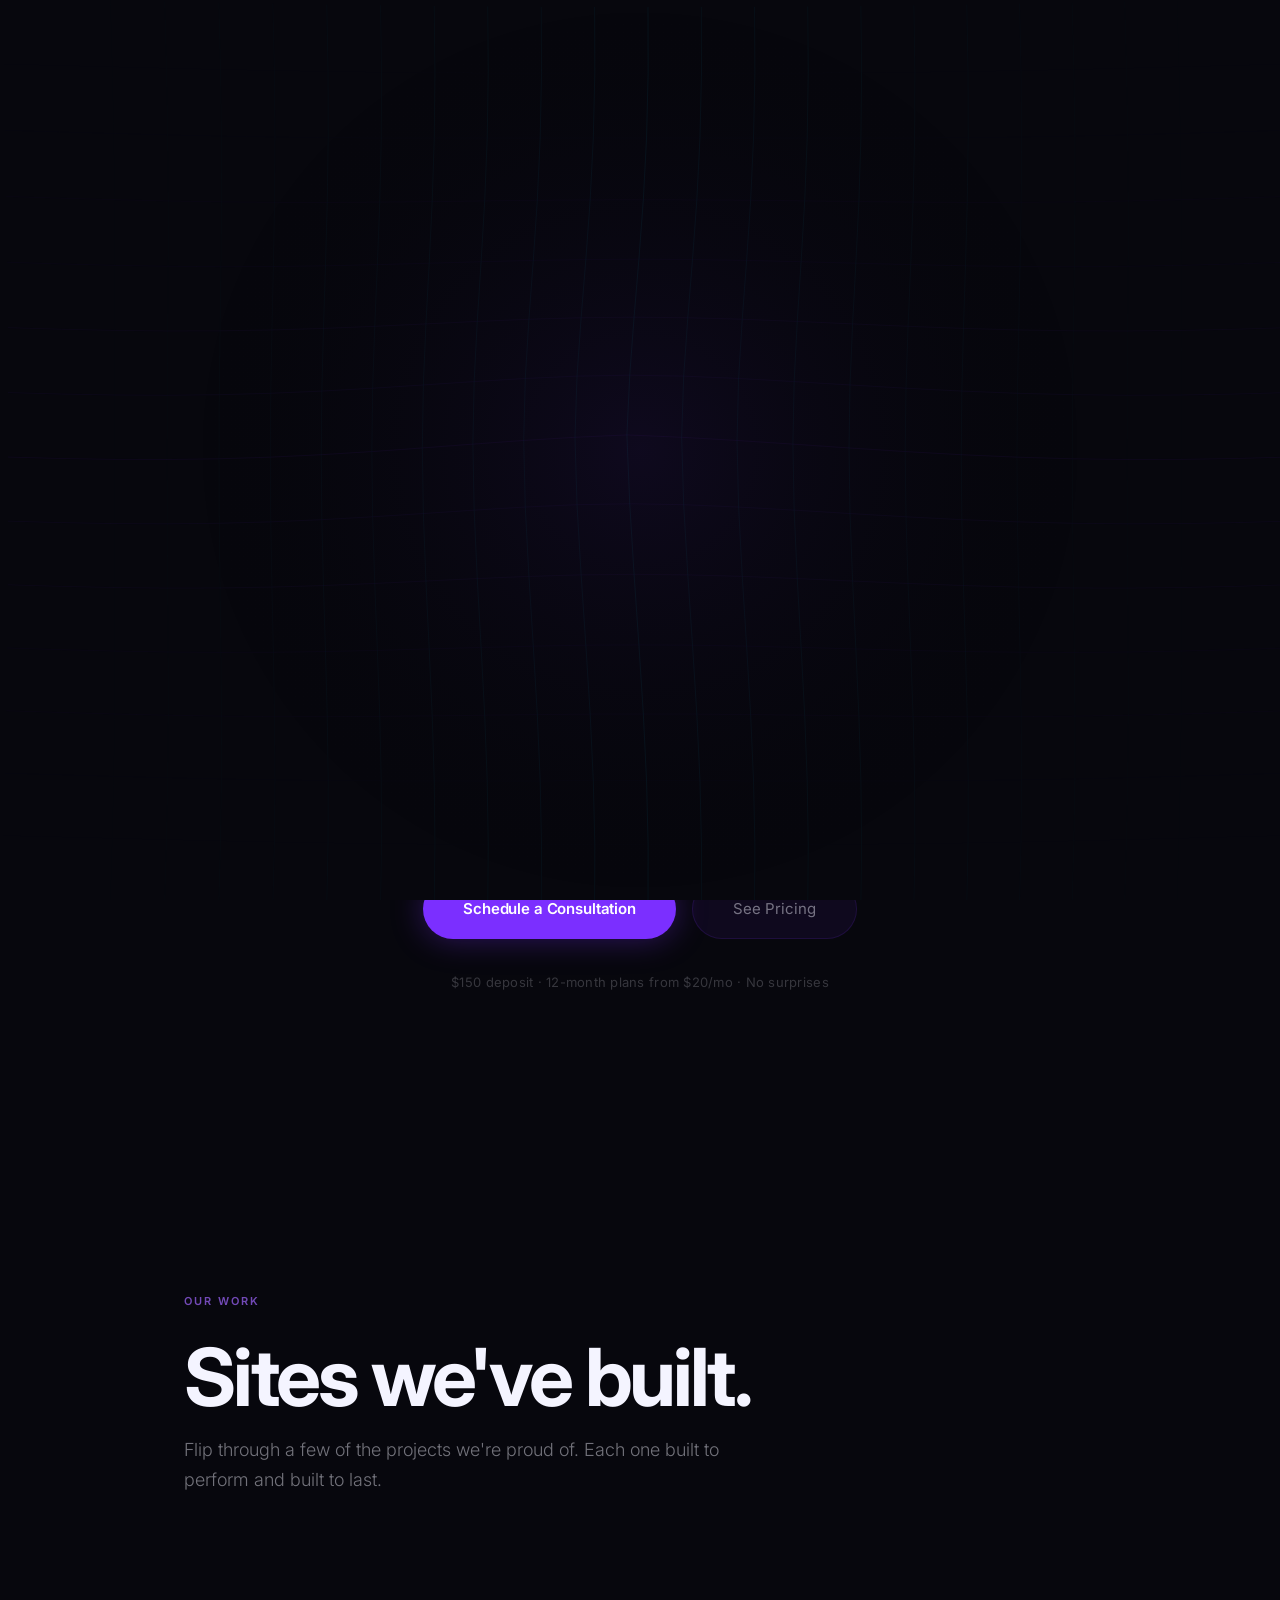
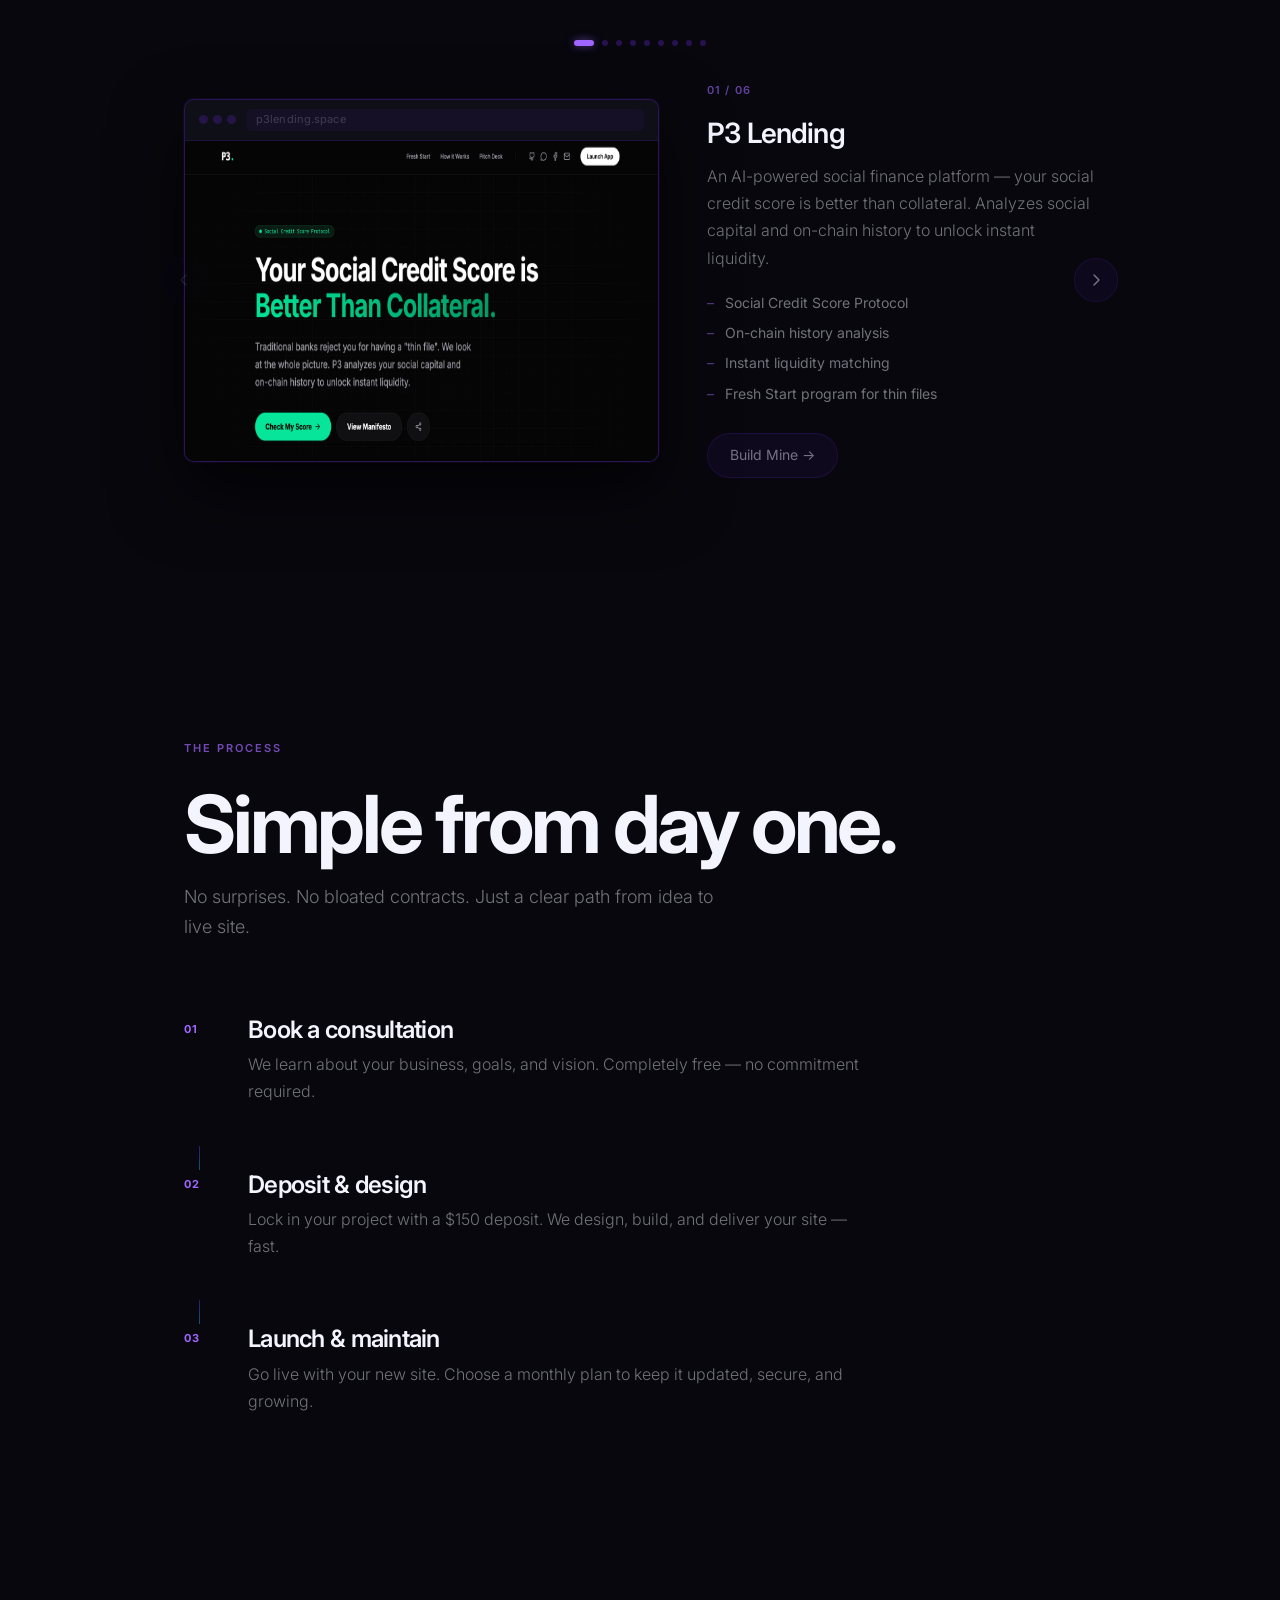
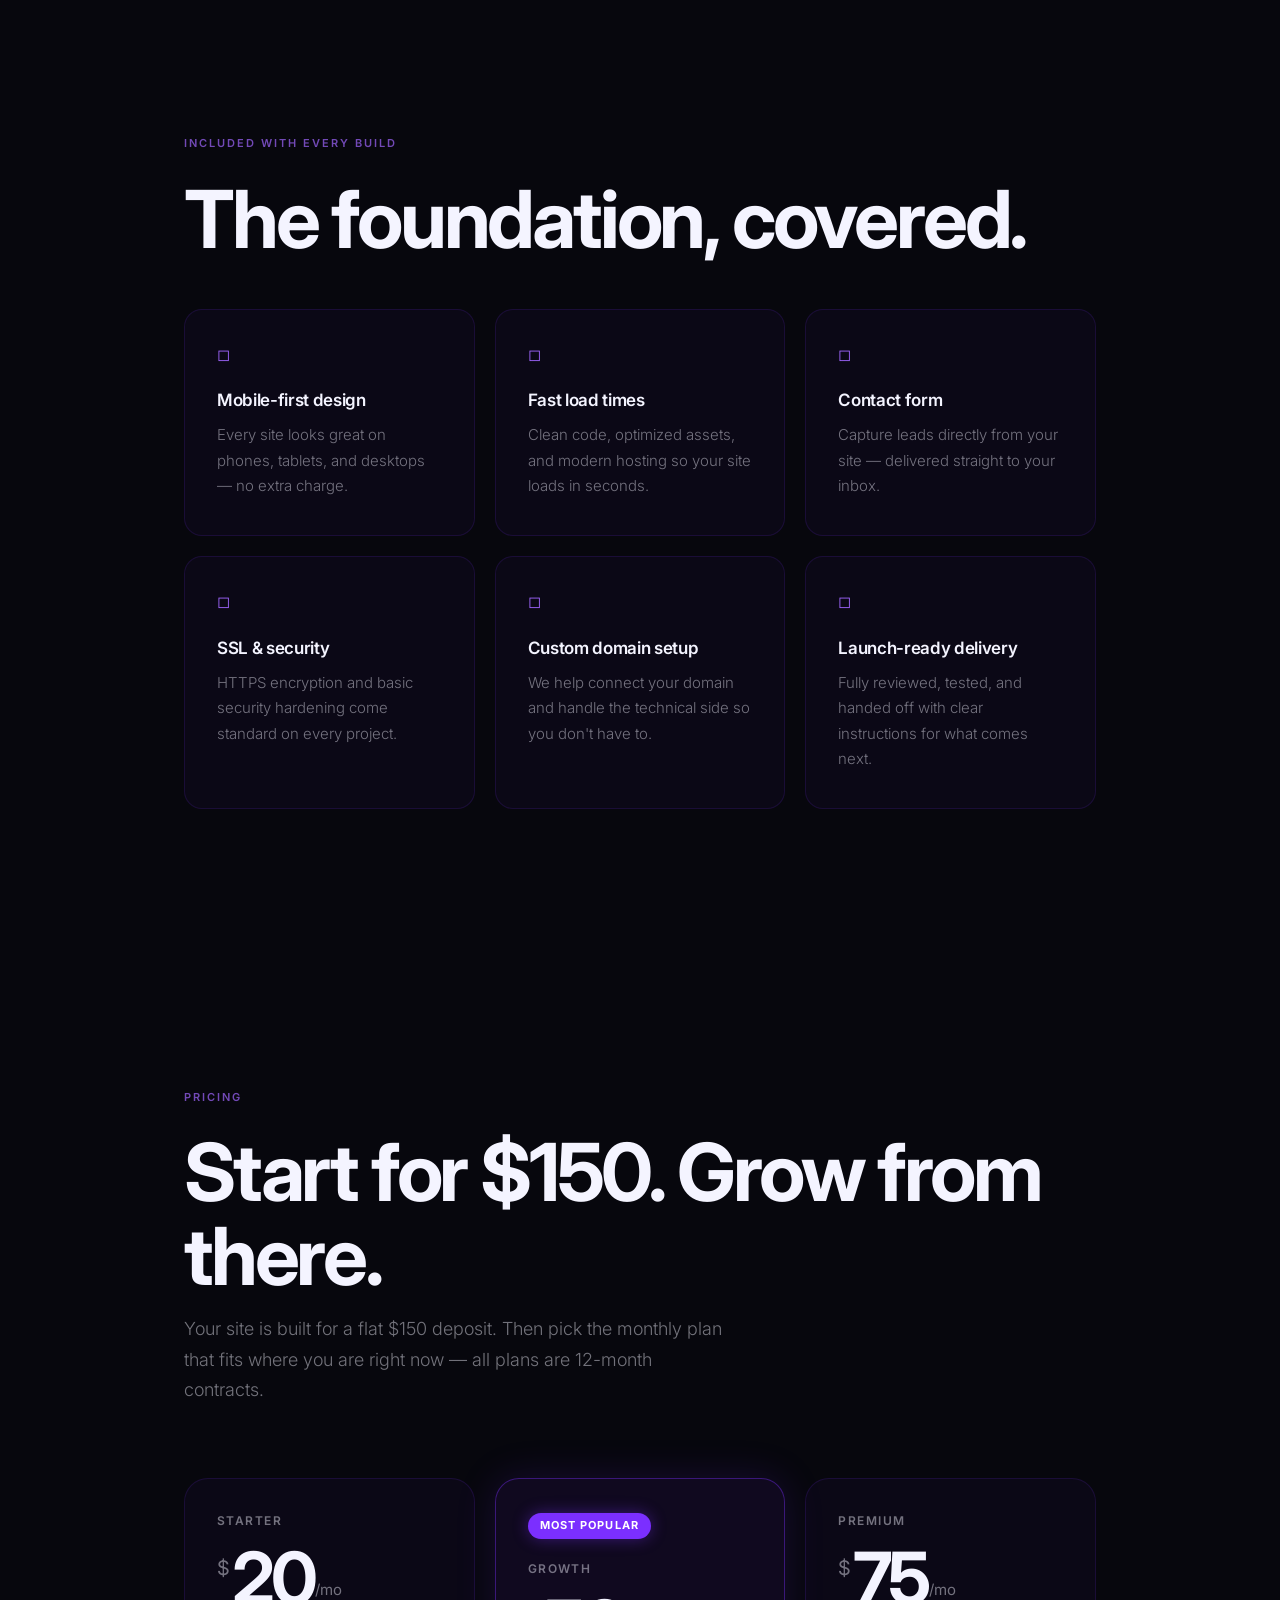
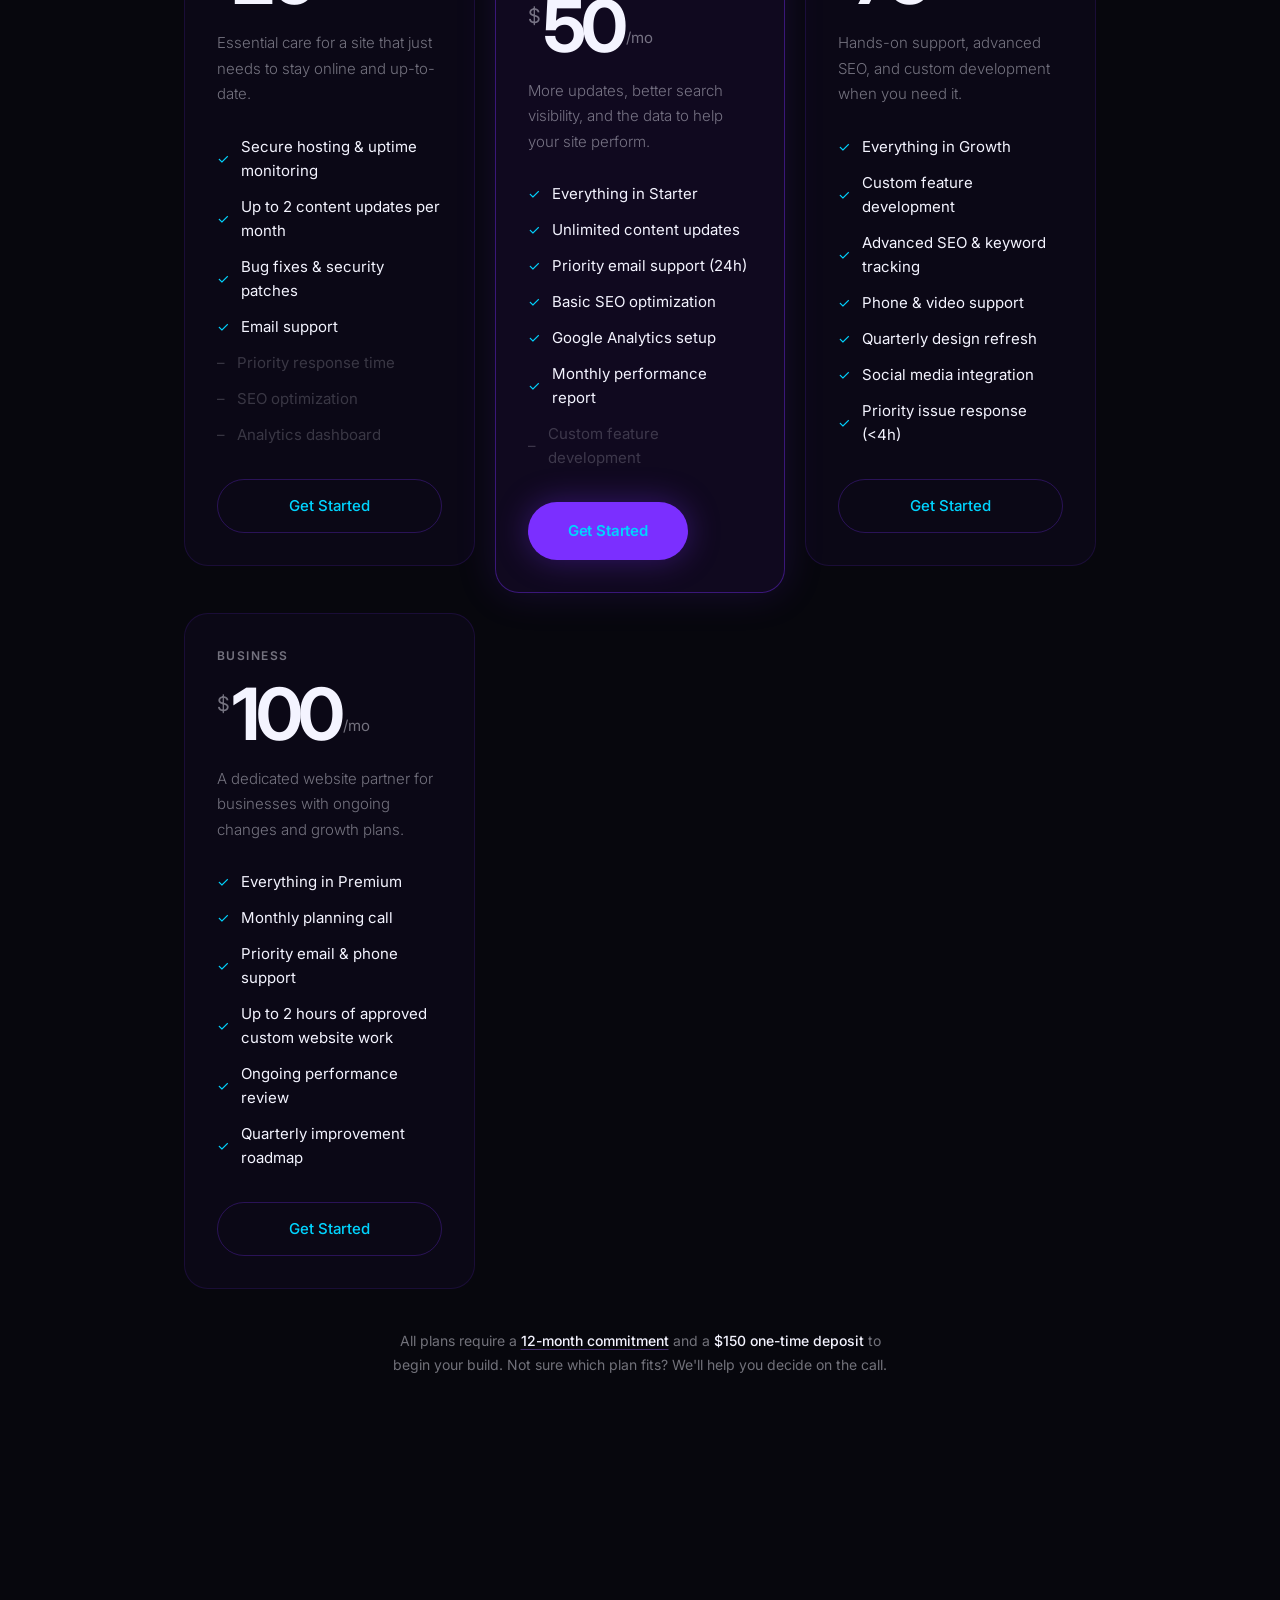
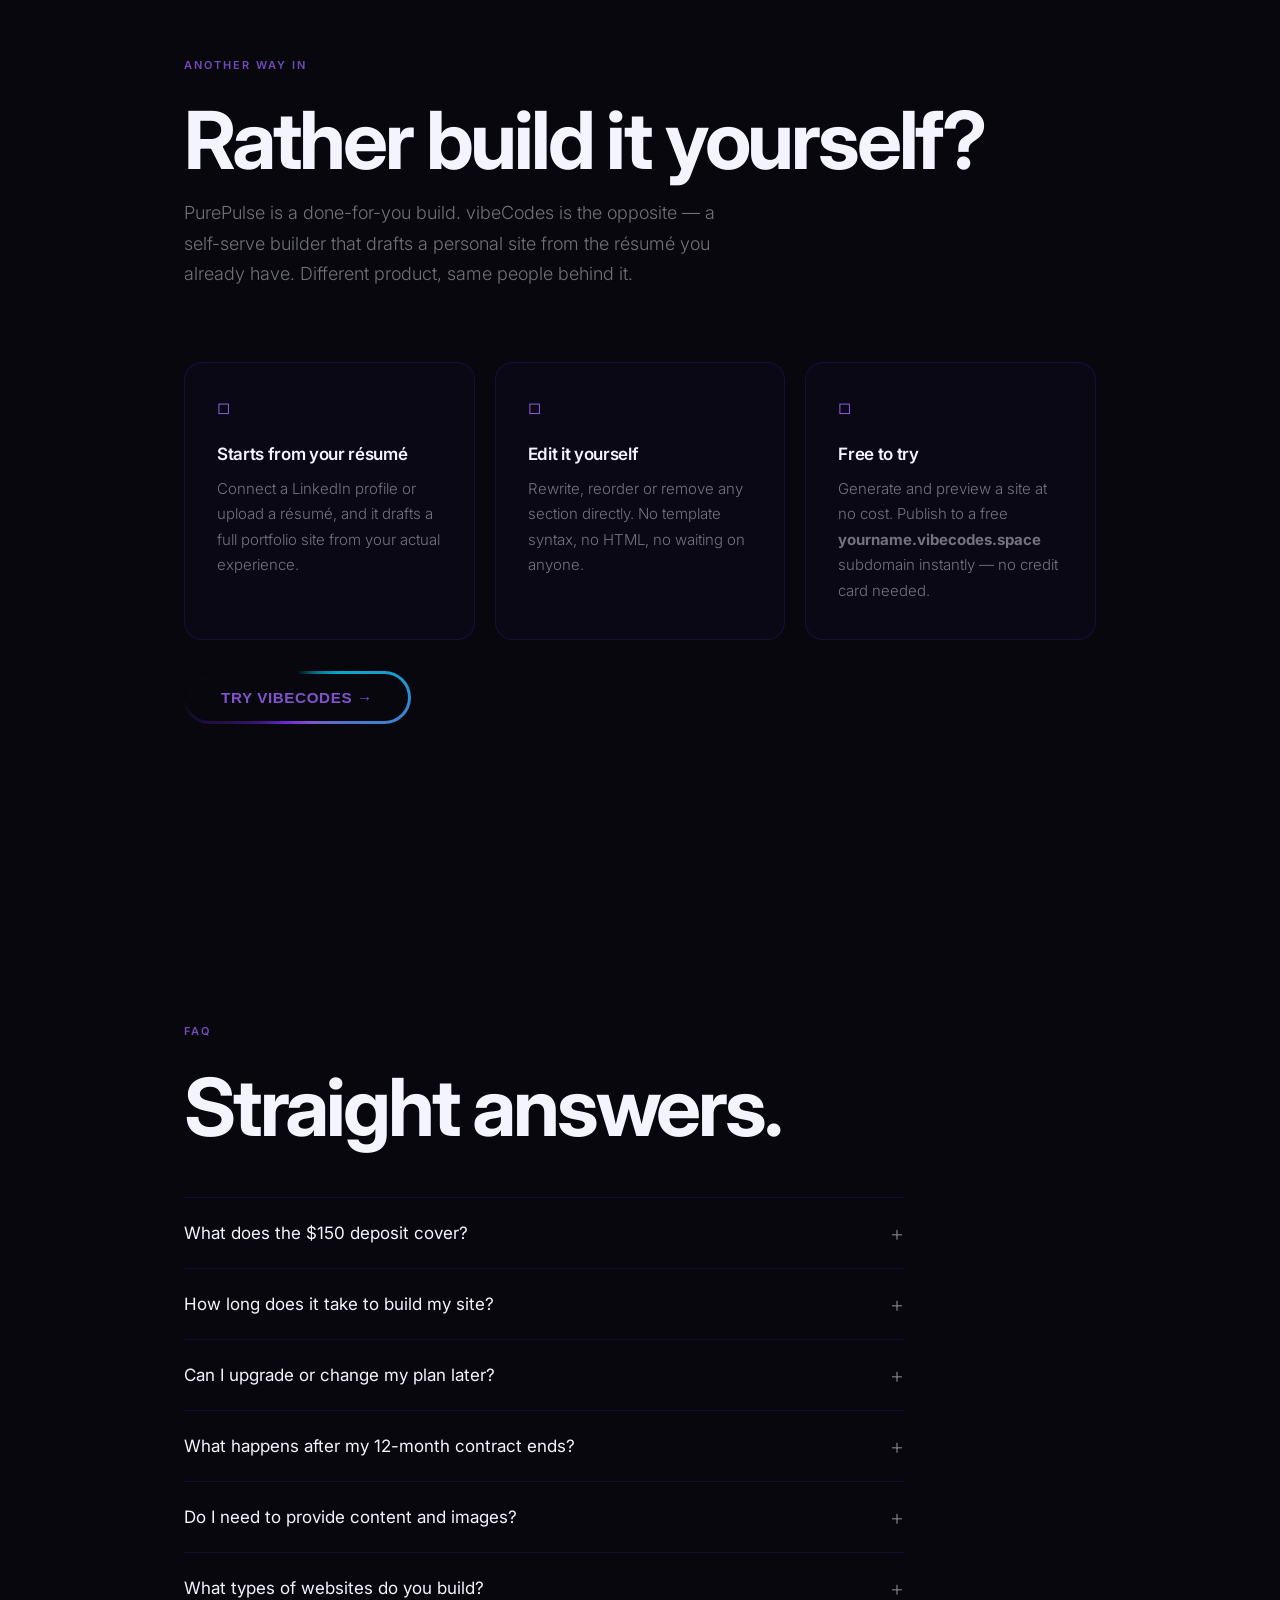
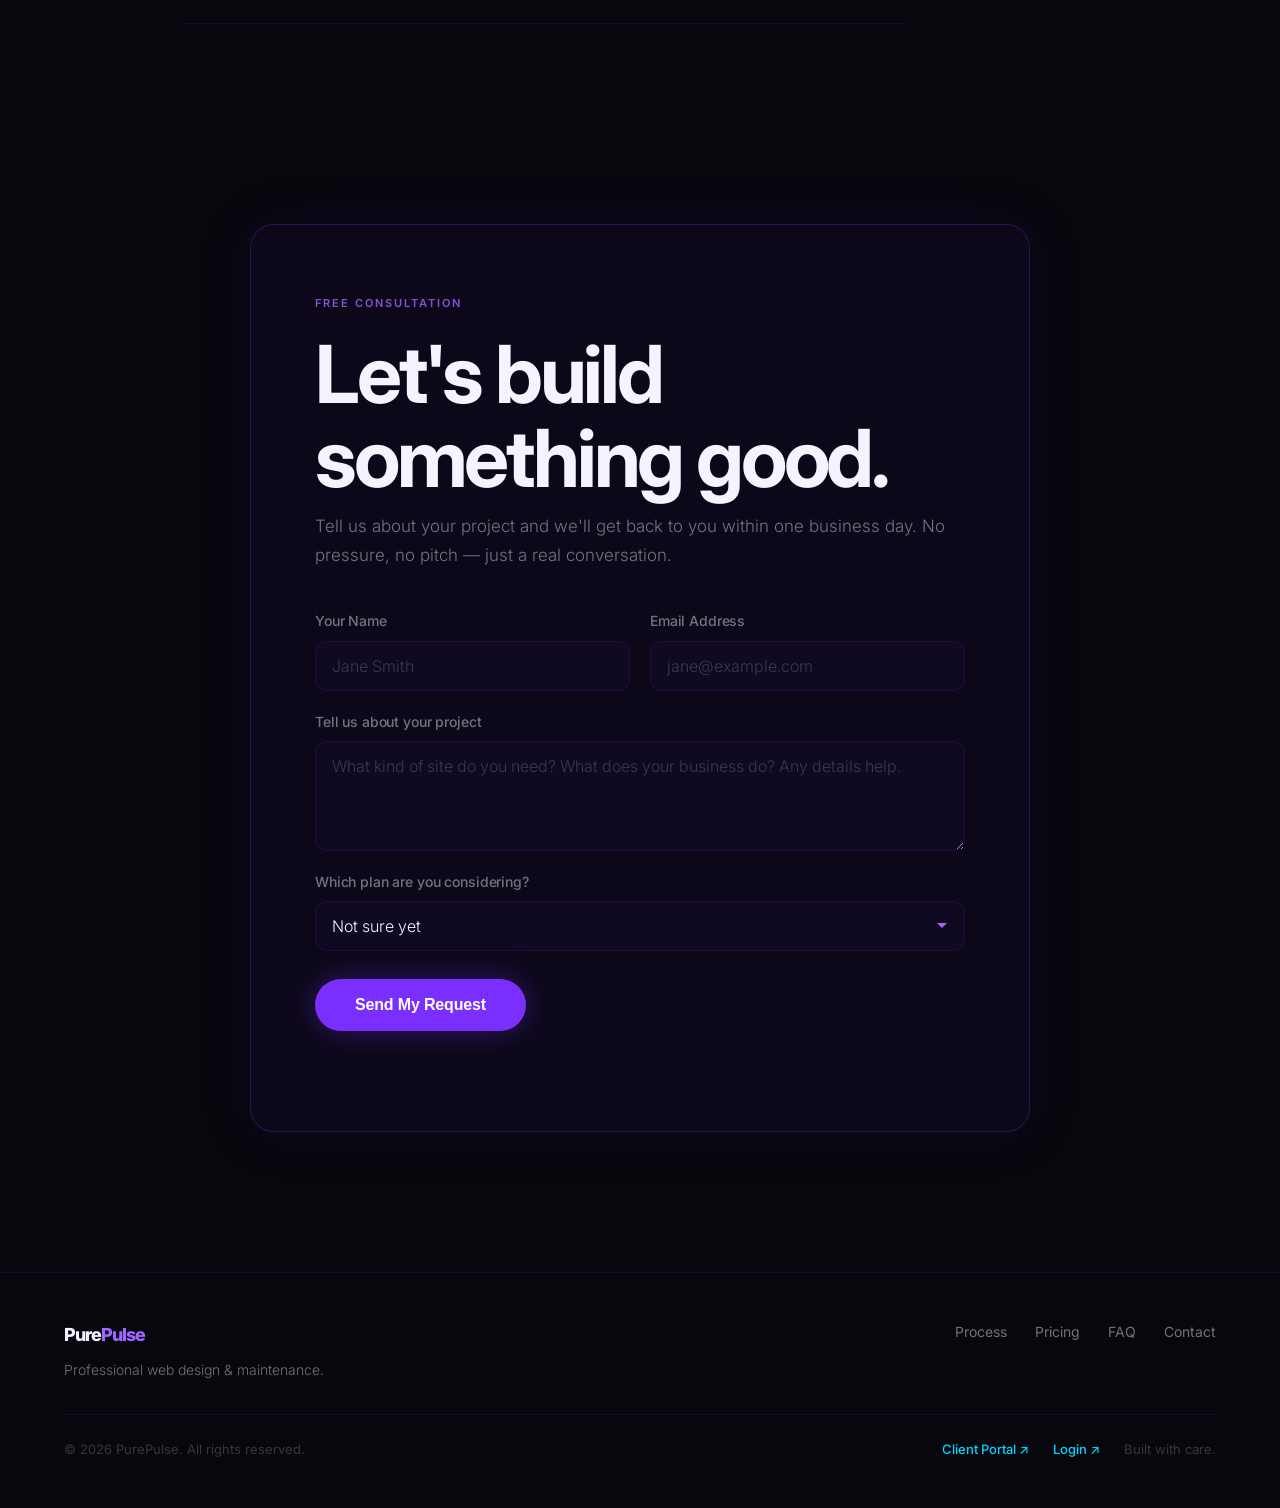
==== commit 33e6cb90: "CRITICAL FIX: remove orphaned old splash HTML fragments causing plain text + scroll lock; dedupe hom" ====
--- a/index.html
+++ b/index.html
@@ -39,18 +39,6 @@
 </head>
 <body>
 
-    
-    <div class="splash-orb splash-orb-2"></div>
-  </div>
-  <div class="splash-content">
-    <div class="splash-pulse">
-      <div class="splash-pulse-dot"></div>
-    </div>
-    <div class="splash-logo">PurePulse</div>
-    <div class="splash-msg">Loading...</div>
-    <div class="splash-bar"><div class="splash-bar-fill"></div></div>
-  </div>
-</div>
 
     
 
@@ -1313,110 +1301,7 @@
 }
 </style>
 
-<script>
-(function() {
-    const MESSAGES = [
-        'Initializing editor...',
-        'Loading your workspace...',
-        'Compiling your vibe...',
-        'Importing design tokens...',
-        'Spinning up the AI engine...',
-        'Polishing the pixels...',
-        'Almost there...',
-        'Launching vibeCodes ✦'
-    ];
-
-    const btn    = document.getElementById('vibeCodesBtn');
-    const splash = document.getElementById('vibe-splash');
-    const status = document.getElementById('vibeStatus');
-    const bar    = document.getElementById('vibeBar');
-    const canvas = document.getElementById('vibe-canvas');
-    const ctx    = canvas.getContext('2d');
-
-    // ── Canvas particle field ──────────────────────────────────────────────
-    let W, H, particles = [], rafId;
-    function resizeCanvas() {
-        W = canvas.width  = window.innerWidth;
-        H = canvas.height = window.innerHeight;
-    }
-    resizeCanvas();
-    window.addEventListener('resize', resizeCanvas);
-
-    function spawnParticles() {
-        particles = Array.from({ length: 80 }, () => ({
-            x: Math.random() * W,
-            y: Math.random() * H,
-            vx: (Math.random() - 0.5) * 0.4,
-            vy: (Math.random() - 0.5) * 0.4,
-            r: 0.5 + Math.random() * 2,
-            a: 0.1 + Math.random() * 0.5,
-            col: Math.random() < 0.5 ? '123,47,255' : '0,212,255',
-        }));
-    }
-
-    function drawParticles() {
-        ctx.clearRect(0, 0, W, H);
-        // Radial glow bg
-        const g = ctx.createRadialGradient(W/2, H/2, 0, W/2, H/2, Math.min(W,H)*0.6);
-        g.addColorStop(0, 'rgba(123,47,255,0.08)');
-        g.addColorStop(0.5, 'rgba(0,212,255,0.03)');
-        g.addColorStop(1, 'transparent');
-        ctx.fillStyle = g; ctx.fillRect(0, 0, W, H);
-
-        particles.forEach(p => {
-            p.x += p.vx; p.y += p.vy;
-            if (p.x < 0) p.x = W; if (p.x > W) p.x = 0;
-            if (p.y < 0) p.y = H; if (p.y > H) p.y = 0;
-            ctx.beginPath();
-            ctx.arc(p.x, p.y, p.r, 0, Math.PI * 2);
-            ctx.fillStyle = `rgba(${p.col},${p.a})`;
-            ctx.fill();
-        });
-
-        rafId = requestAnimationFrame(drawParticles);
-    }
-
-    // ── Launch sequence ────────────────────────────────────────────────────
-    btn.addEventListener('click', () => {
-        spawnParticles();
-        splash.classList.add('active');
-        splash.removeAttribute('aria-hidden');
-        drawParticles();
-
-        let step = 0;
-        const totalSteps = MESSAGES.length;
-        const stepDuration = 320;
-
-        function tick() {
-            if (step >= totalSteps) {
-                // Launch!
-                cancelAnimationFrame(rafId);
-                splash.classList.add('exit');
-                setTimeout(() => {
-                    splash.classList.remove('active', 'exit');
-                    splash.setAttribute('aria-hidden', 'true');
-                    ctx.clearRect(0, 0, W, H);
-                    window.open('https://vibecodes.space', '_blank');
-                }, 650);
-                return;
-            }
-            status.style.opacity = '0';
-            status.style.transform = 'translateY(6px)';
-            setTimeout(() => {
-                status.textContent = MESSAGES[step];
-                status.style.transition = 'opacity 0.25s ease, transform 0.25s ease';
-                status.style.opacity = '1';
-                status.style.transform = 'translateY(0)';
-                bar.style.width = ((step + 1) / totalSteps * 100) + '%';
-                step++;
-                setTimeout(tick, stepDuration + (step === totalSteps ? 400 : 0));
-            }, 150);
-        }
-
-        setTimeout(tick, 400);
-    });
-})();
-</script>
+
 
     <!-- PurePulse Chat Widget -->
     <style>
@@ -1540,36 +1425,7 @@
         input.focus()
       }
     </script>
-<script>
-(function() {
-  const MESSAGES = [
-    'Building the web, one pixel at a time.',
-    'Clean code. Fast sites. Real results.',
-    'Your site is our craft.',
-    'Designed to perform. Built to last.',
-    'Professional websites, without the headache.',
-    'The web deserves better design.',
-  ];
-
-  const msg = MESSAGES[Math.floor(Math.random() * MESSAGES.length)];
-  document.querySelector('.splash-msg').textContent = msg;
-
-  document.documentElement.classList.add('splashing');
-  document.body.style.overflow = 'hidden';
-  document.documentElement.style.overflow = 'hidden';
-
-  window.addEventListener('load', function() {
-    setTimeout(function() {
-      const splash = document.getElementById('splash');
-      splash.classList.add('out');
-      setTimeout(function() {
-        splash.remove();
-        document.documentElement.classList.remove('splashing');
-      }, 650);
-    }, 1900);
-  });
-})();
-</script>
+
 </body>
 </html>
 <!-- deploy Wed Aug 12 05:44:38 UTC 2026 -->
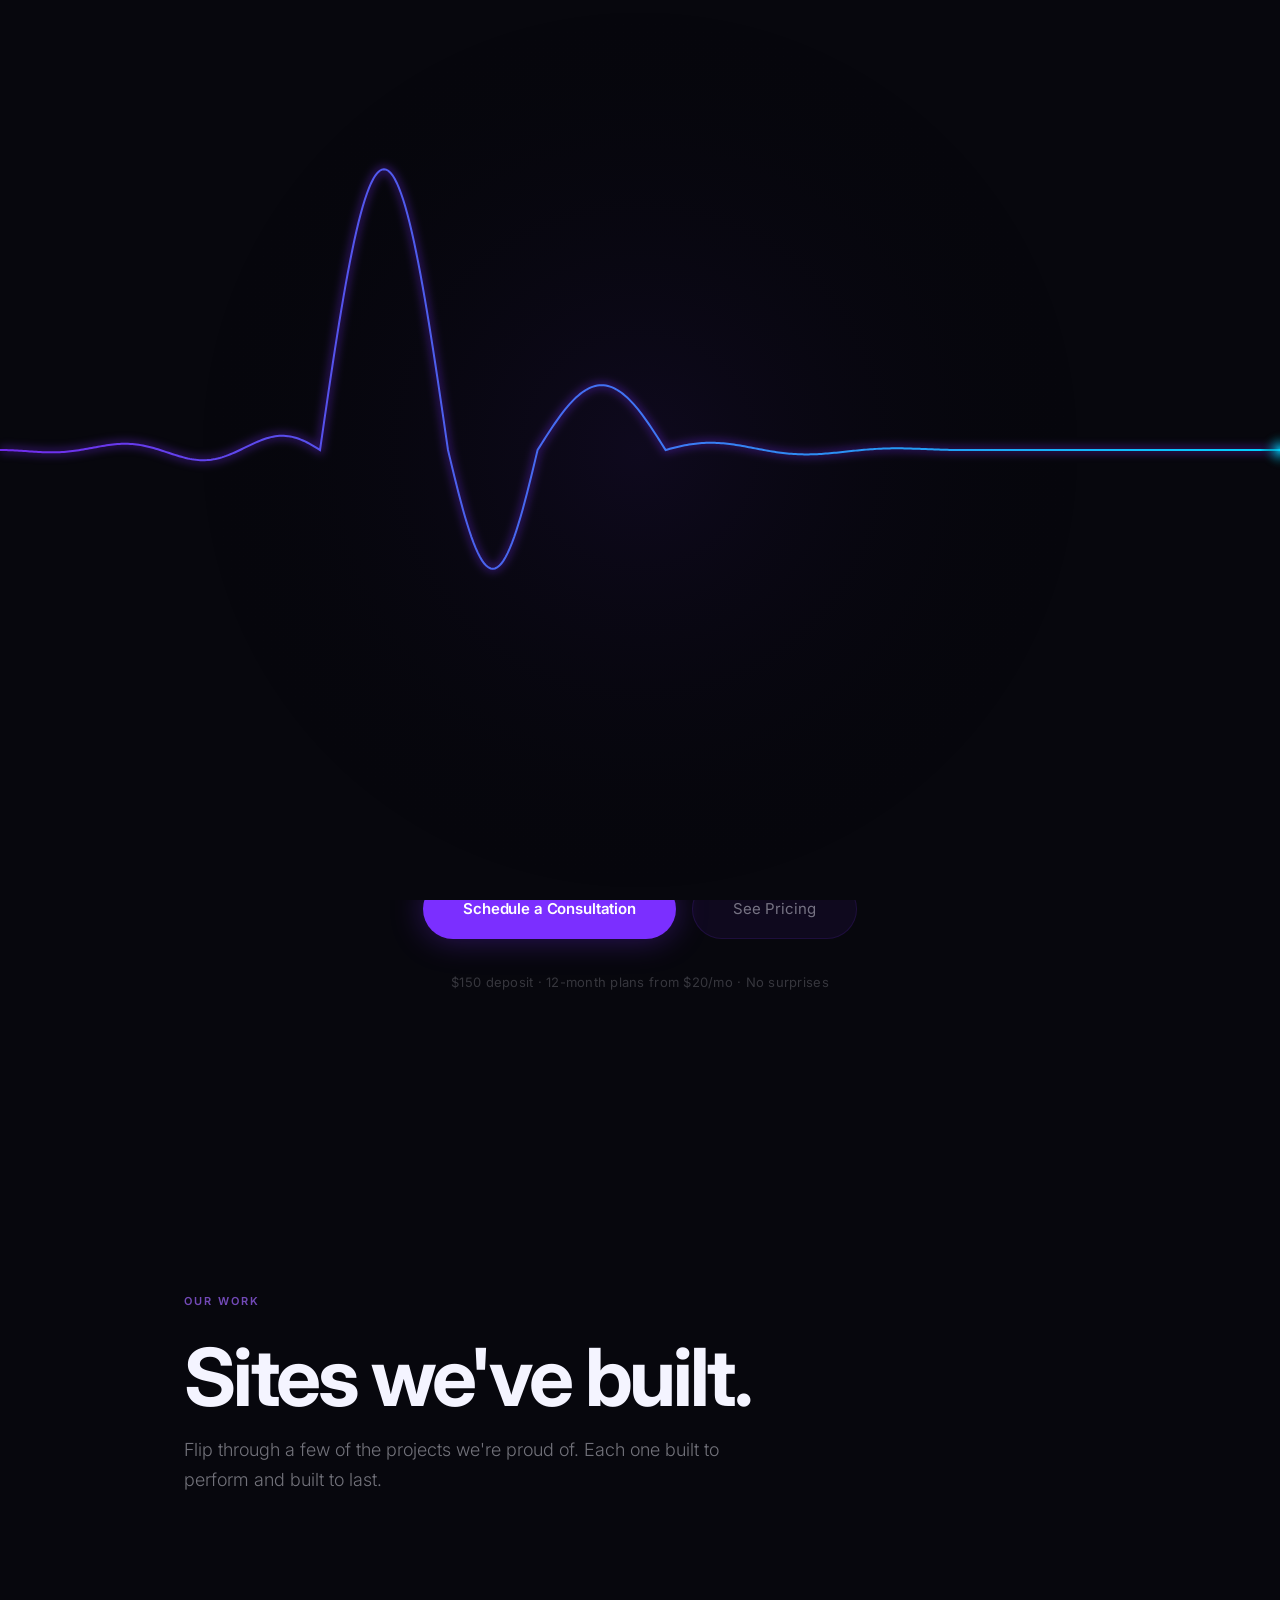
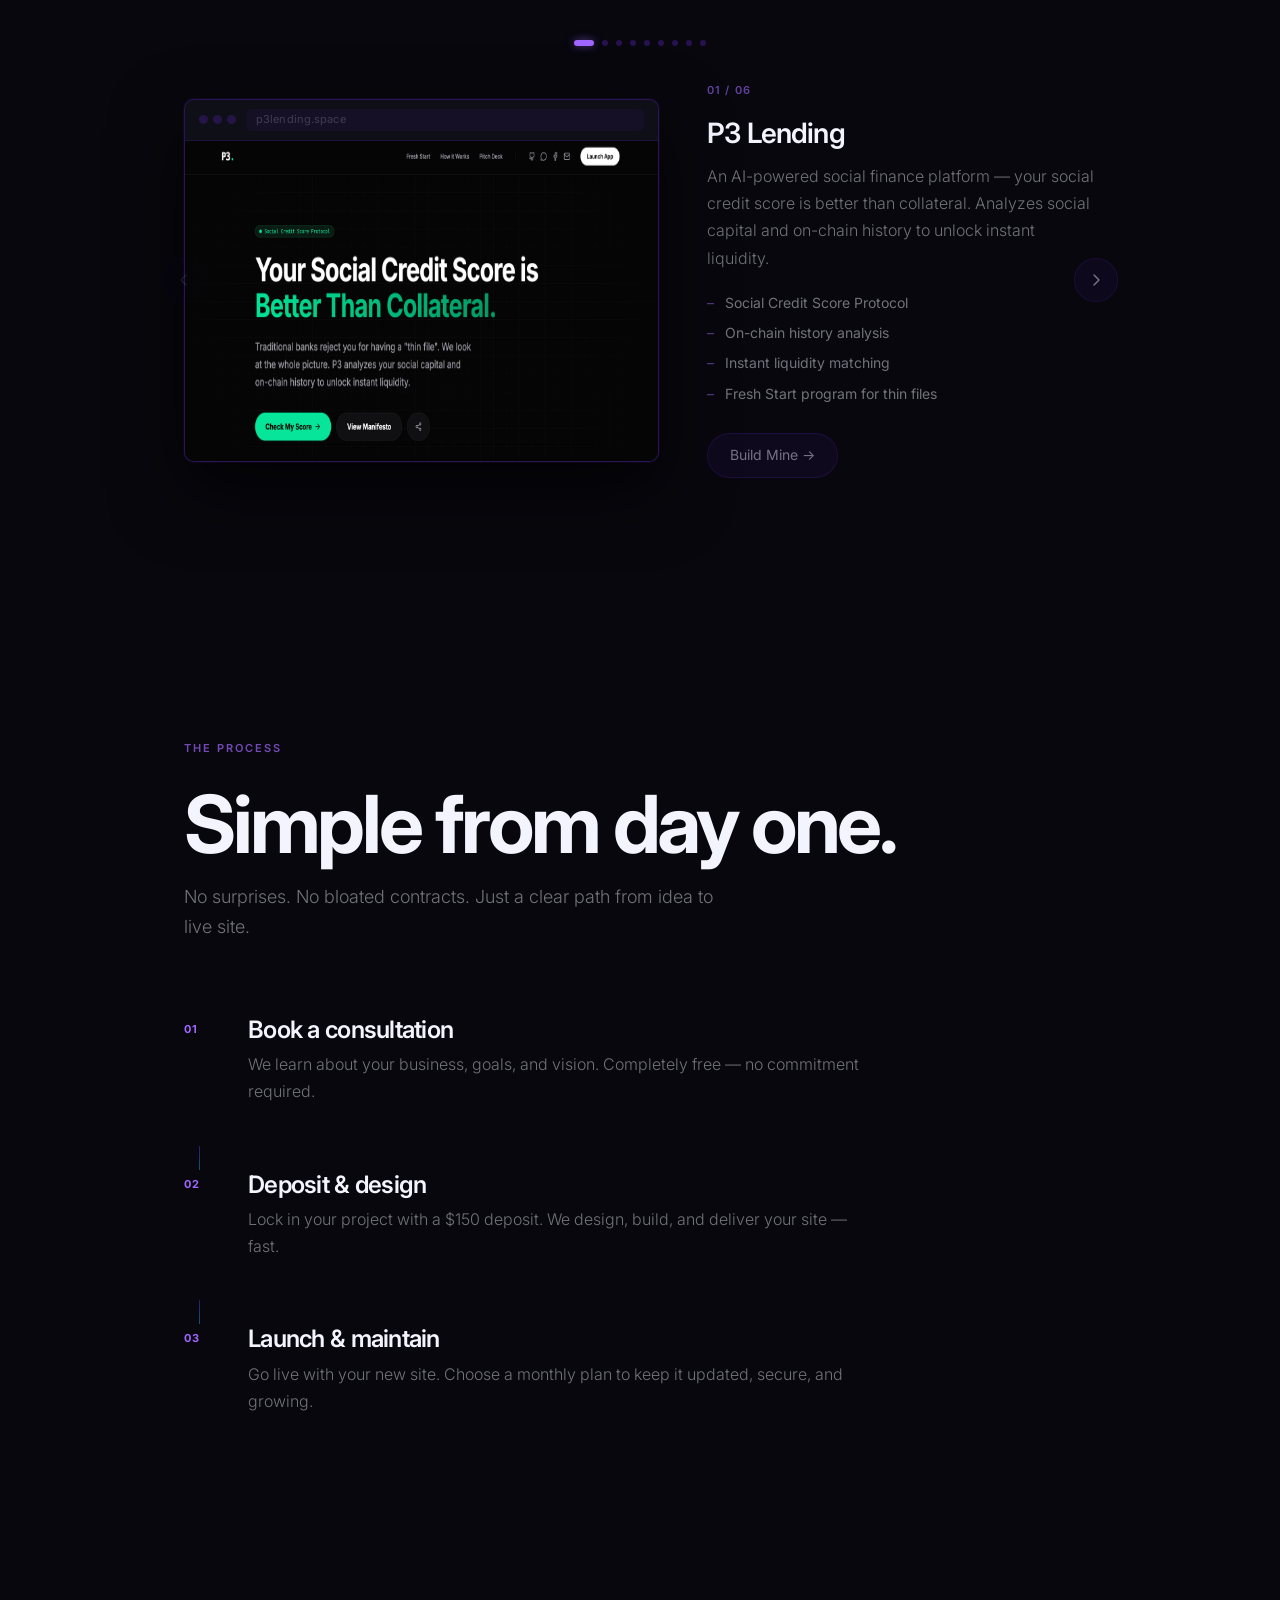
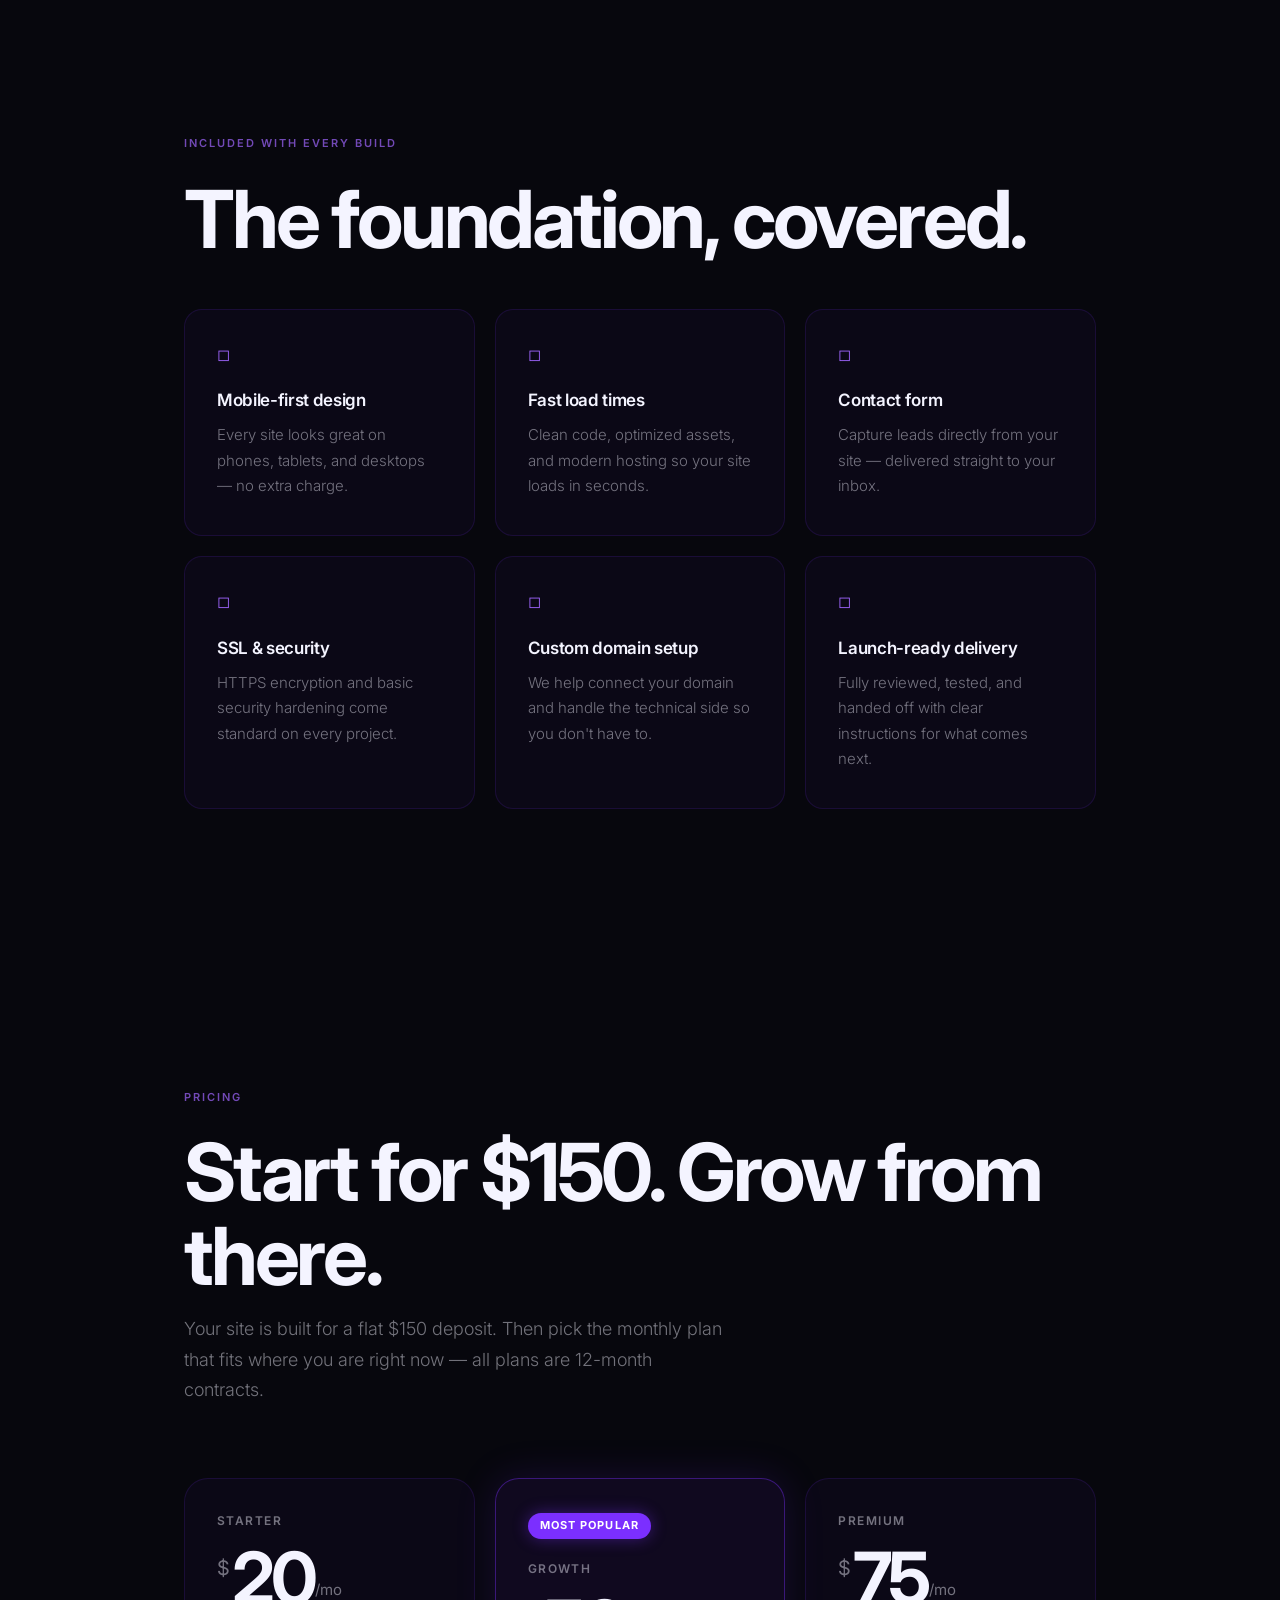
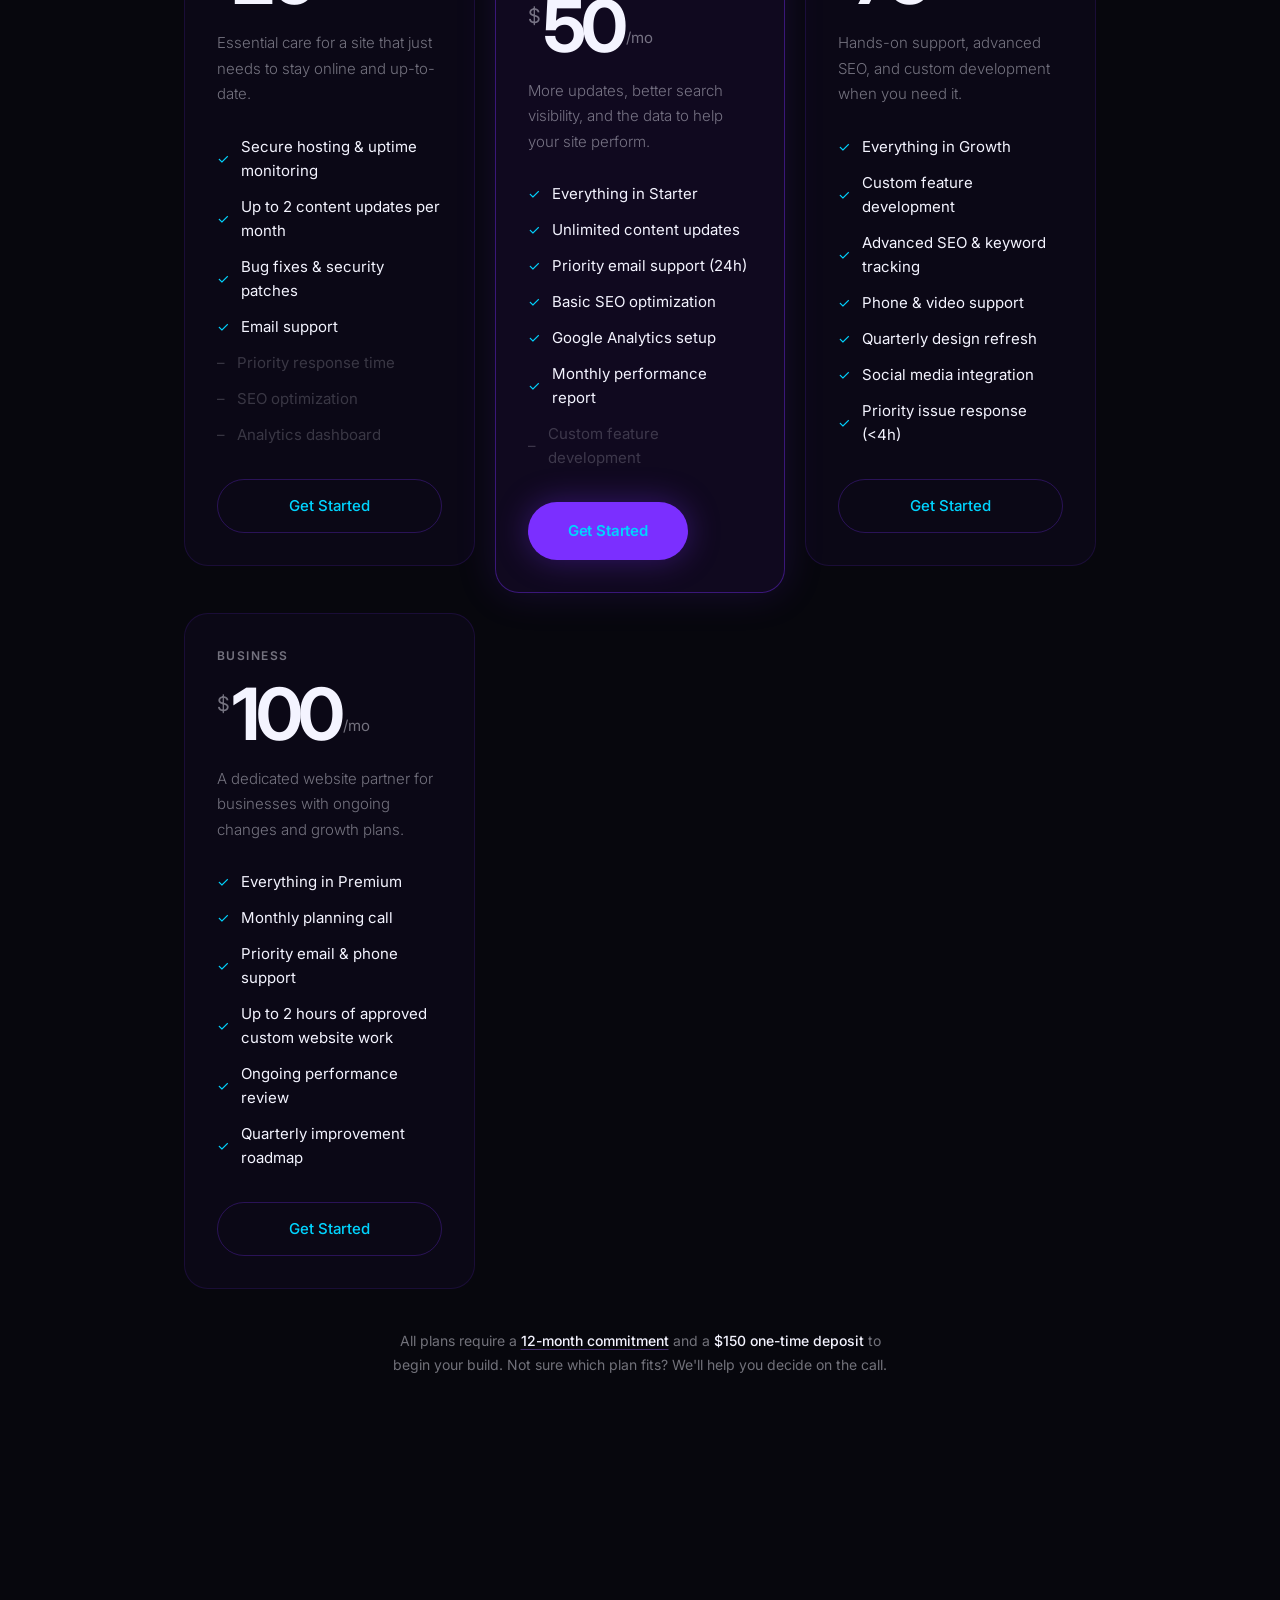
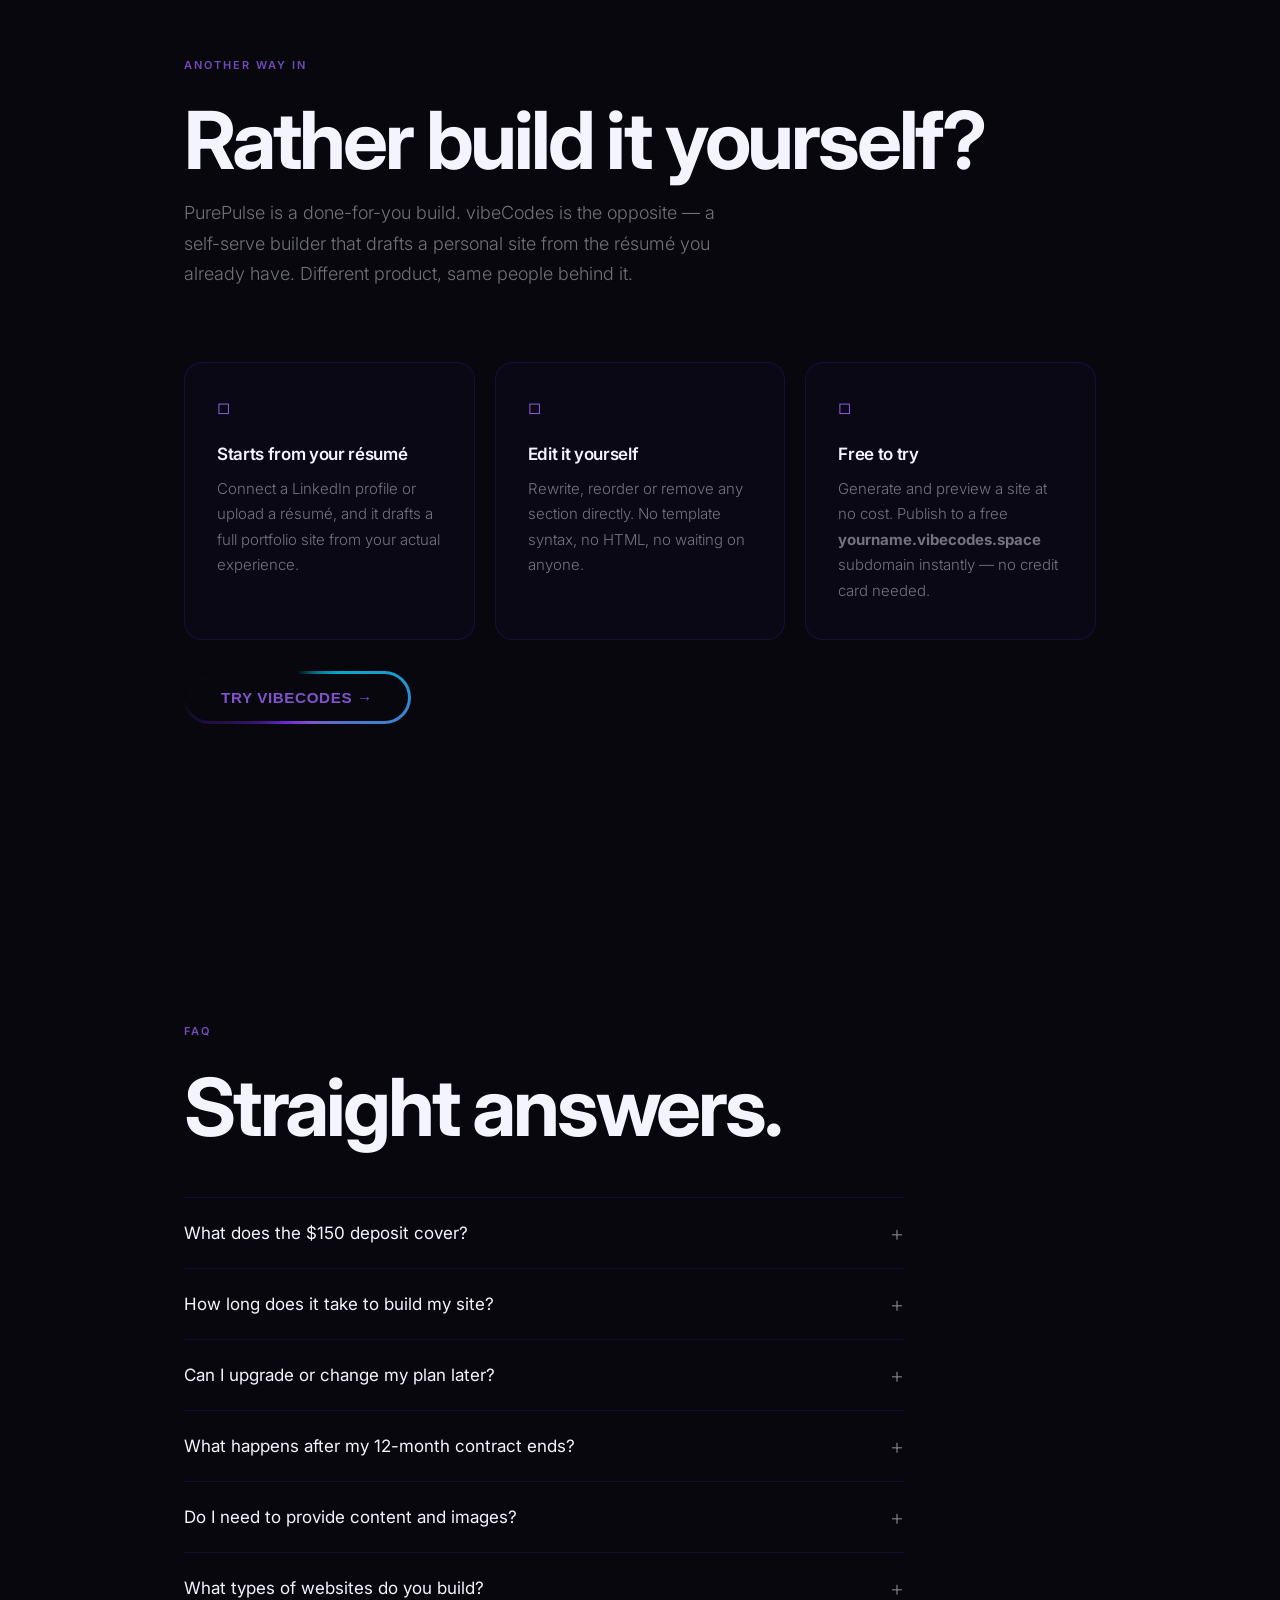
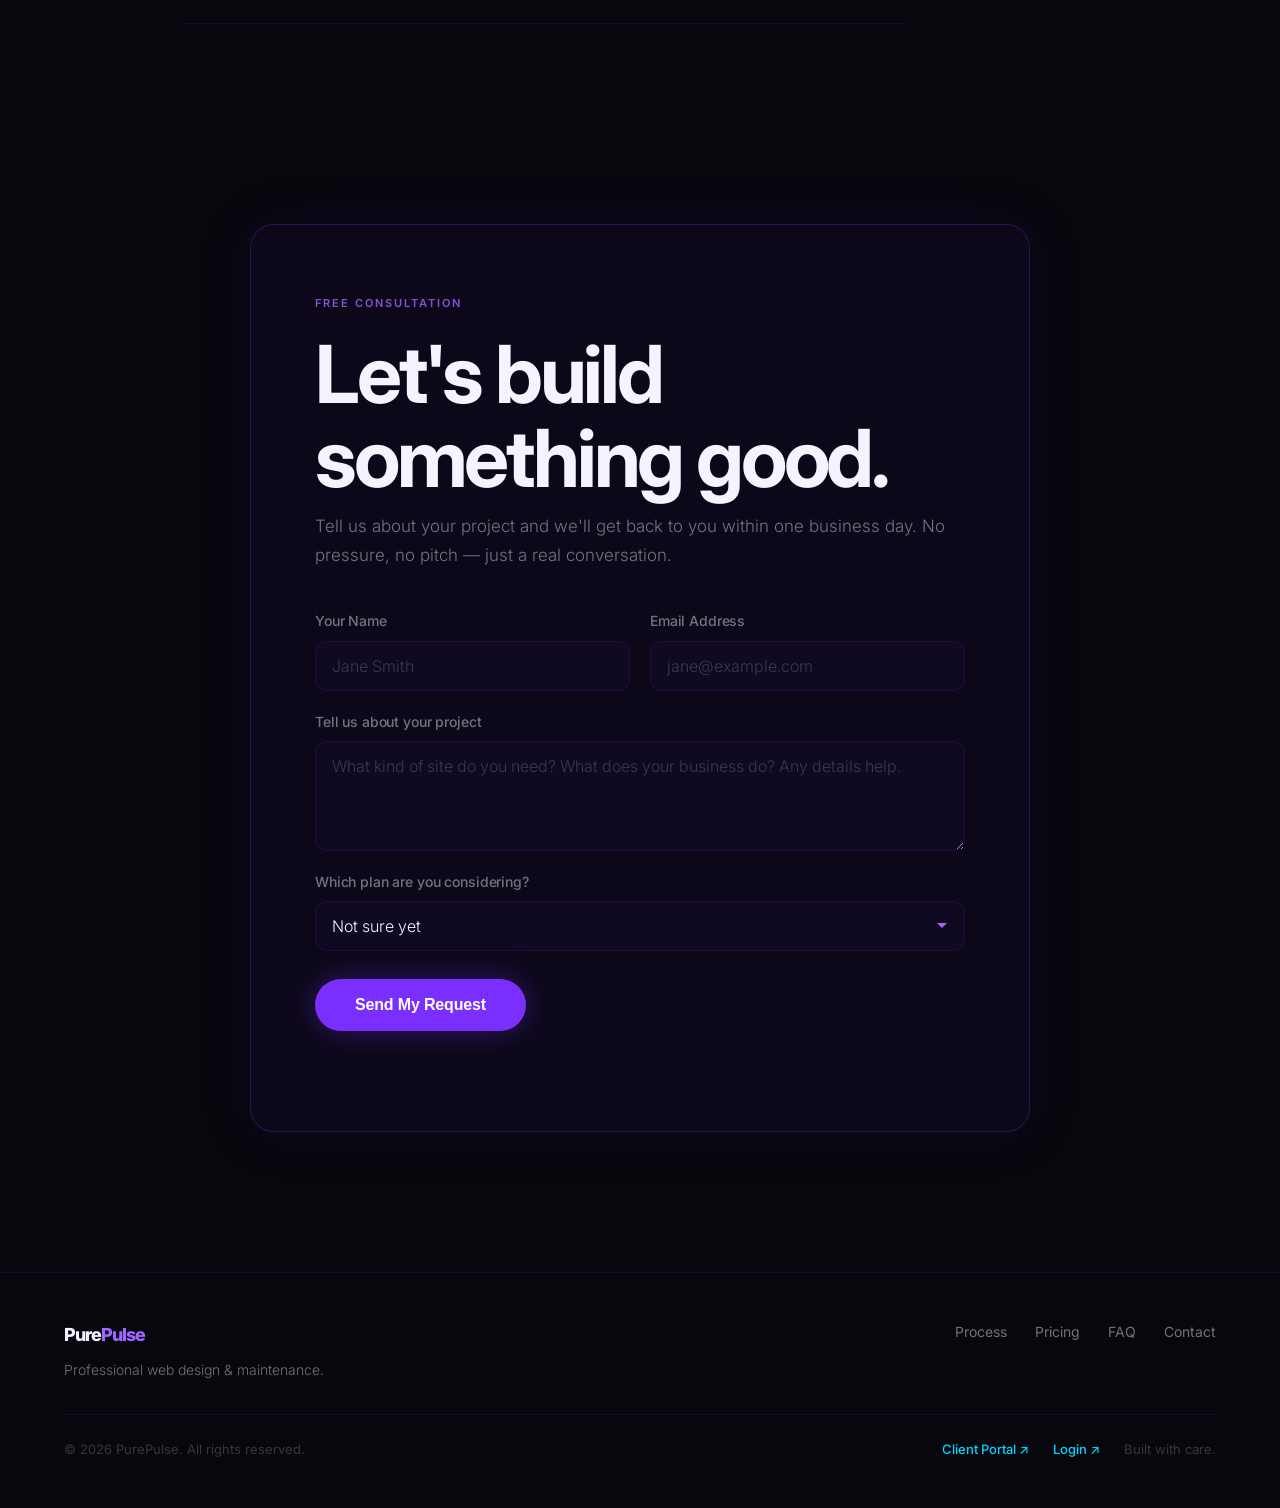
==== commit 52432c6f: "Remove Vercel insights script (404 on GitHub Pages)" ====
--- a/index.html
+++ b/index.html
@@ -25,7 +25,6 @@
         (window.vaq = window.vaq || []).push(arguments); 
       };
     </script>
-    <script defer src="/_vercel/insights/script.js"></script>
 <style>
 to   { width: 100%; }
 }
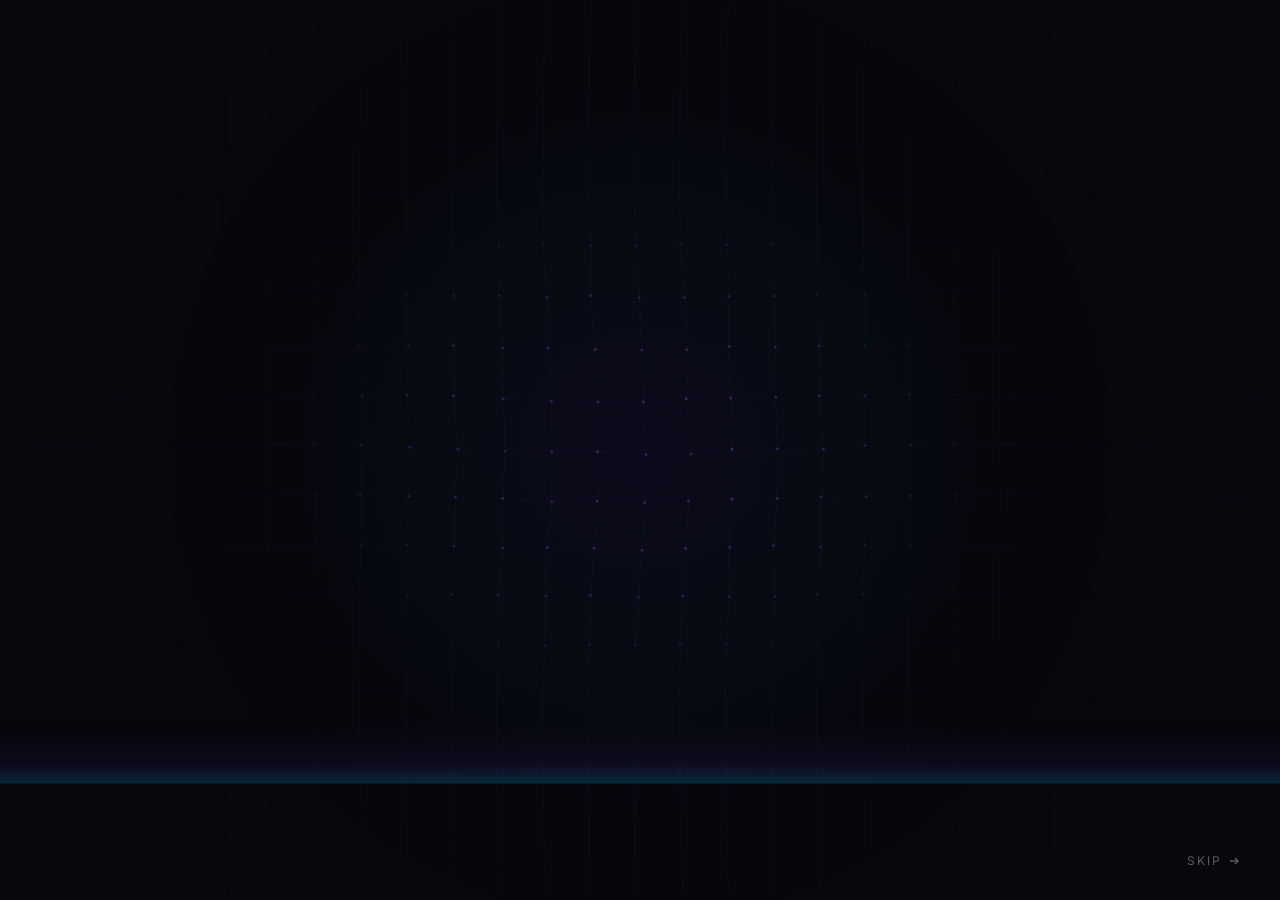
==== commit 821a2535: "Add intro page with 4 splash animations + hero; remove embedded splash from home.html - index.html i" ====
--- a/index.html
+++ b/index.html
@@ -1,1430 +1,412 @@
 <!DOCTYPE html>
 <html lang="en">
-<!-- v2 -->
 <head>
-    <meta charset="UTF-8">
-    <meta name="viewport" content="width=device-width, initial-scale=1.0">
-    <meta name="color-scheme" content="dark">
-    <meta name='impact-site-verification' value='a8b60141-8292-4cc5-8abc-a7845db98a29'>
-    <title>PurePulse — Web Design &amp; Maintenance</title>
-    <link rel="stylesheet" href="style.css">
-    <link rel="preconnect" href="https://fonts.googleapis.com">
-    <link rel="preconnect" href="https://fonts.gstatic.com" crossorigin>
-    <link href="https://fonts.googleapis.com/css2?family=Inter:wght@300;400;500;600;700;800&display=swap" rel="stylesheet">
-
-    <meta property="og:title" content="PurePulse — Web Design &amp; Maintenance">
-    <meta property="og:description" content="Professional websites starting at a $150 deposit. Choose your maintenance plan and grow with confidence.">
-    <meta property="og:type" content="website">
-    <meta name="twitter:card" content="summary_large_image">
-    <meta name="twitter:title" content="PurePulse — Web Design &amp; Maintenance">
-    <meta name="twitter:description" content="Professional websites starting at a $150 deposit. Choose your maintenance plan and grow with confidence.">
-    <link rel="icon" type="image/svg+xml" href="favicon.svg">
-    <!-- Vercel Web Analytics -->
-    <script>
-      window.va = window.va || function () { 
-        (window.vaq = window.vaq || []).push(arguments); 
-      };
-    </script>
+<meta charset="UTF-8">
+<meta name="viewport" content="width=device-width, initial-scale=1.0">
+<meta name="color-scheme" content="dark">
+<title>PurePulse — Web Design &amp; Development</title>
+<meta name="description" content="PurePulse builds web experiences with sharp aesthetics, clean code, and creative instinct on every scroll. Professional websites starting at a $150 deposit.">
+<meta property="og:title" content="PurePulse — Web Design &amp; Development">
+<meta property="og:description" content="Design that moves people forward. Professional websites starting at a $150 deposit.">
+<meta property="og:type" content="website">
+<link rel="icon" type="image/svg+xml" href="favicon.svg">
+<link rel="preconnect" href="https://fonts.googleapis.com">
+<link rel="preconnect" href="https://fonts.gstatic.com" crossorigin>
+<link href="https://fonts.googleapis.com/css2?family=Space+Grotesk:wght@300;500;700&family=Inter:wght@300;400;600&display=swap" rel="stylesheet">
 <style>
-to   { width: 100%; }
-}
-
-/* ECG line */
-.splash-ecg {
-  width: 200px; height: 40px;
-  opacity: 0.6;
+*,*::before,*::after{margin:0;padding:0;box-sizing:border-box}
+:root{--bg:#07070D;--v:#7B2FFF;--vg:#A066FF;--c:#00D4FF;--w:#F4F4FF;--mu:rgba(244,244,255,0.35)}
+html,body{width:100%;height:100%;background:var(--bg);overflow:hidden;font-family:'Space Grotesk',sans-serif;color:var(--w)}
+#intro{position:fixed;inset:0;display:flex;align-items:center;justify-content:center;z-index:100;background:var(--bg)}
+canvas{position:absolute;inset:0;width:100%;height:100%}
+.lw{position:relative;z-index:2;text-align:center}
+.ln{font-size:clamp(3.5rem,9vw,8.5rem);font-weight:700;letter-spacing:-0.03em;line-height:1;display:flex;overflow:hidden;justify-content:center}
+.char{display:inline-block;transform:translateY(120%);opacity:0}
+.accent{color:var(--vg)}
+.lt{margin-top:0.9rem;font-family:'Inter',sans-serif;font-size:clamp(0.7rem,1.8vw,0.95rem);font-weight:300;letter-spacing:0.3em;text-transform:uppercase;color:var(--mu);opacity:0;transform:translateY(6px);transition:opacity 0.6s,transform 0.6s}
+#skip{position:absolute;bottom:2rem;right:2.5rem;z-index:3;font-family:'Inter',sans-serif;font-size:0.75rem;letter-spacing:0.15em;text-transform:uppercase;color:var(--mu);background:none;border:none;cursor:pointer;opacity:0;transition:color 0.2s;display:flex;align-items:center;gap:0.4rem}
+#skip:hover{color:var(--w)}
+#intro.exit{animation:out 0.85s cubic-bezier(0.76,0,0.24,1) forwards}
+@keyframes out{to{opacity:0;transform:scale(1.03)}}
+#site{position:fixed;inset:0;opacity:0;background:var(--bg);display:flex;flex-direction:column;align-items:center;justify-content:center;transition:opacity 0.8s ease 0.4s;font-family:'Space Grotesk',sans-serif;color:var(--w);pointer-events:none}
+#site.vis{opacity:1;pointer-events:auto}
+nav{position:absolute;top:0;left:0;right:0;padding:2rem 2.5rem;display:flex;align-items:center;justify-content:space-between}
+.nl{font-size:1.1rem;font-weight:700;letter-spacing:-0.02em;color:var(--w);text-decoration:none}.nl span{color:var(--vg)}
+.nr{display:flex;gap:2rem;list-style:none}
+.nr a{font-size:0.82rem;color:var(--mu);text-decoration:none;transition:color 0.2s;font-family:'Inter',sans-serif}.nr a:hover{color:var(--w)}
+.hero{text-align:center;max-width:780px;padding:0 2rem}
+.hero h1{font-size:clamp(2.2rem,5.5vw,4.8rem);font-weight:700;line-height:1.05;letter-spacing:-0.03em;margin-bottom:1.4rem}
+.hero h1 em{font-style:normal;color:var(--vg)}
+.hero p{font-family:'Inter',sans-serif;font-size:1.05rem;font-weight:300;color:var(--mu);line-height:1.7;max-width:520px;margin:0 auto 2.2rem}
+.cta{display:inline-flex;align-items:center;gap:0.5rem;background:var(--v);color:#fff;padding:0.8rem 1.9rem;border-radius:100px;font-size:0.88rem;font-weight:600;letter-spacing:0.02em;text-decoration:none;box-shadow:0 0 36px rgba(123,47,255,0.3);transition:box-shadow 0.3s,transform 0.2s;font-family:'Inter',sans-serif}
+.cta:hover{box-shadow:0 0 60px rgba(123,47,255,0.5);transform:translateY(-2px)}
+@media (max-width:640px){
+  nav{padding:1.5rem 1.25rem}
+  .nr{gap:1.1rem}
+  .nr a{font-size:0.75rem}
+  #skip{bottom:1.25rem;right:1.25rem}
 }
 </style>
 </head>
 <body>
 
-
-    
-
-    <style id="pp-splash-css">
-#pp-splash-overlay {
-  position: fixed !important;
-  inset: 0 !important;
-  z-index: 999999 !important;
-  background: #07070D !important;
-  display: flex !important;
-  align-items: center !important;
-  justify-content: center !important;
-  flex-direction: column !important;
-  overflow: hidden !important;
-}
-#pp-splash-overlay.pp-out {
-  animation: ppOut 0.85s cubic-bezier(0.76,0,0.24,1) forwards !important;
-}
-@keyframes ppOut {
-  to { opacity: 0; transform: scale(1.03); }
-}
-#pp-splash-canvas {
-  position: absolute !important;
-  inset: 0 !important;
-  width: 100% !important;
-  height: 100% !important;
-}
-#pp-splash-content {
-  position: relative !important;
-  z-index: 2 !important;
-  text-align: center !important;
-  font-family: 'Space Grotesk', 'Inter', sans-serif !important;
-}
-#pp-splash-title {
-  font-size: clamp(3.5rem, 9vw, 8.5rem) !important;
-  font-weight: 700 !important;
-  letter-spacing: -0.03em !important;
-  line-height: 1 !important;
-  color: #F4F4FF !important;
-  display: flex !important;
-  overflow: hidden !important;
-}
-#pp-splash-title .pp-char {
-  display: inline-block !important;
-  transform: translateY(120%) !important;
-  opacity: 0 !important;
-  color: #F4F4FF !important;
-}
-#pp-splash-title .pp-accent {
-  color: #A066FF !important;
-}
-#pp-splash-tag {
-  margin-top: 0.9rem !important;
-  font-family: 'Inter', sans-serif !important;
-  font-size: clamp(0.7rem, 1.8vw, 0.95rem) !important;
-  font-weight: 300 !important;
-  letter-spacing: 0.3em !important;
-  text-transform: uppercase !important;
-  color: rgba(244,244,255,0.35) !important;
-  opacity: 0 !important;
-}
-#pp-splash-msg {
-  margin-top: 0.5rem !important;
-  font-family: 'Inter', sans-serif !important;
-  font-size: clamp(0.65rem, 1.4vw, 0.82rem) !important;
-  font-weight: 300 !important;
-  letter-spacing: 0.08em !important;
-  color: rgba(160,102,255,0.5) !important;
-  opacity: 0 !important;
-  transition: opacity 0.8s ease !important;
-}
-</style>
-<div id="pp-splash-overlay" style="opacity:0">
-  <canvas id="pp-splash-canvas"></canvas>
-  <div id="pp-splash-content">
-    <div id="pp-splash-title"></div>
-    <div id="pp-splash-tag">Web Design &amp; Development</div>
-    <div id="pp-splash-msg"></div>
+<div id="intro">
+  <canvas id="c"></canvas>
+  <div class="lw">
+    <div class="ln" id="name"></div>
+    <div class="lt" id="tag">Web Design &amp; Development</div>
+  </div>
+  <button id="skip" aria-label="Skip intro">Skip <svg width="12" height="12" viewBox="0 0 12 12" fill="none" stroke="currentColor" stroke-width="1.5" aria-hidden="true"><path d="M2 6h8M7 3l3 3-3 3"/></svg></button>
+</div>
+
+<div id="site">
+  <nav>
+    <a class="nl" href="home.html">Pure<span>Pulse</span></a>
+    <ul class="nr">
+      <li><a href="home.html#portfolio">Work</a></li>
+      <li><a href="home.html#how-it-works">Process</a></li>
+      <li><a href="home.html#pricing">Pricing</a></li>
+      <li><a href="home.html#consult">Contact</a></li>
+    </ul>
+  </nav>
+  <div class="hero">
+    <h1>Design that <em>moves</em><br>people forward</h1>
+    <p>PurePulse builds web experiences with sharp aesthetics, clean code, and creative instinct on every scroll.</p>
+    <a href="home.html#portfolio" class="cta" id="ctaWork">See our work ↗</a>
   </div>
 </div>
+
 <script>
-(function() {
-  var MSGS = [
-    'Building the web, one pixel at a time.',
-    'Clean code. Fast sites. Real results.',
-    'Your site is our craft.',
-    'Designed to perform. Built to last.',
-    'Professional websites, without the headache.',
-    'The web deserves better design.'
-  ];
-  var VARIANTS = 4;
-  var variant = Math.floor(Math.random() * VARIANTS);
-
-  // Show splash and lock scroll
-  var ov2 = document.getElementById('pp-splash-overlay');
-  if(ov2) ov2.style.opacity = '1';
-  document.body.style.overflow = 'hidden';
-  
-  // Safety: always unlock scroll after 8 seconds no matter what
-  setTimeout(function() {
-    document.body.style.overflow = '';
-    var ov = document.getElementById('pp-splash-overlay');
-    if(ov) { ov.style.display = 'none'; ov.remove(); }
-    var css = document.getElementById('pp-splash-css');
-    if(css) css.remove();
-  }, 8000);
-
-  // Pick message
-  document.getElementById('pp-splash-msg').textContent = MSGS[Math.floor(Math.random() * MSGS.length)];
-
-  // Build title chars
-  var title = document.getElementById('pp-splash-title');
-  'Pure'.split('').forEach(function(c) {
-    var s = document.createElement('span');
-    s.className = 'pp-char';
-    s.textContent = c;
-    title.appendChild(s);
-  });
-  'Pulse'.split('').forEach(function(c) {
-    var s = document.createElement('span');
-    s.className = 'pp-char pp-accent';
-    s.textContent = c;
-    title.appendChild(s);
-  });
-  var chars = Array.from(title.querySelectorAll('.pp-char'));
-
-  var cv = document.getElementById('pp-splash-canvas');
-  var ctx = cv.getContext('2d');
-  var W, H, cx, cy;
-  function resize() { W = cv.width = window.innerWidth; H = cv.height = window.innerHeight; cx = W/2; cy = H/2; }
-  resize();
-  window.addEventListener('resize', resize);
-
-  function rgba(r,g,b,a) { return 'rgba('+r+','+g+','+b+','+a+')'; }
-  function eout(t) { return 1 - Math.pow(1-t, 3); }
-
-  function animChars(p) {
-    chars.forEach(function(el, i) {
-      var thr = i / chars.length;
-      var loc = Math.max(0, Math.min(1, (p - thr) / (1/chars.length + 0.18)));
-      var e = eout(loc);
-      el.style.transform = 'translateY(' + ((1-e)*120) + '%)';
-      el.style.opacity = e;
+(function(){
+// Deep links (purepulse.one/#pricing etc.) skip the intro entirely
+if(location.hash&&location.hash.length>1){
+  location.replace('home.html'+location.hash);
+  return;
+}
+
+// ---- Shared: logo chars ----
+var W1='Pure',W2='Pulse';
+var nameEl=document.getElementById('name');
+W1.split('').forEach(function(ch){var s=document.createElement('span');s.className='char';s.textContent=ch;nameEl.appendChild(s)});
+W2.split('').forEach(function(ch){var s=document.createElement('span');s.className='char accent';s.textContent=ch;nameEl.appendChild(s)});
+var chars=Array.prototype.slice.call(nameEl.querySelectorAll('.char'));
+
+var cv=document.getElementById('c'),ctx=cv.getContext('2d');
+var W,H,cx,cy;
+function resize(){W=cv.width=window.innerWidth;H=cv.height=window.innerHeight;cx=W/2;cy=H/2}
+resize();window.addEventListener('resize',resize);
+
+function rgba(r,g,b,a){return 'rgba('+r+','+g+','+b+','+a+')'}
+function eout3(t){return 1-Math.pow(1-t,3)}
+function eout5(t){return 1-Math.pow(1-t,5)}
+
+function animChars(p){
+  chars.forEach(function(el,i){
+    var thr=i/chars.length;
+    var loc=Math.max(0,Math.min(1,(p-thr)/(1/chars.length+0.18)));
+    var e=eout3(loc);
+    el.style.transform='translateY('+((1-e)*120)+'%)';
+    el.style.opacity=e;
+  });
+}
+function animCharsBloom(p){
+  chars.forEach(function(el,i){
+    var thr=i/chars.length;
+    var loc=Math.max(0,Math.min(1,(p-thr)/(1/chars.length+0.2)));
+    var e=eout5(loc);
+    var sc=0.4+0.6*e;
+    var bl=Math.round((1-e)*12);
+    el.style.transform='scale('+sc+') translateY('+((1-e)*30)+'px)';
+    el.style.filter='blur('+bl+'px)';
+    el.style.opacity=e;
+  });
+}
+
+// ---- Variant picker ----
+var VARIANT=Math.floor(Math.random()*4); // 0 orbital, 1 grid warp, 2 bloom, 3 ECG pulse
+var start=null,done=false;
+var D1=VARIANT===1?2400:(VARIANT===2?2000:(VARIANT===3?2200:1800));
+var D2=VARIANT===2?1000:(VARIANT===1||VARIANT===3?900:800);
+var D3=500;
+var D4=VARIANT===1?1800:(VARIANT===3?1400:1600);
+var TOTAL=D1+D2+D3+D4;
+var charFn=VARIANT===2?animCharsBloom:animChars;
+if(VARIANT===2){chars.forEach(function(el){el.style.transform='scale(0.4) translateY(30px)';el.style.filter='blur(12px)'})}
+
+// ---- Variant 0: Orbital ----
+var rings=[
+  {r:0.18,speed:0.00022,phase:0,dots:4,col:{r:123,g:47,b:255}},
+  {r:0.26,speed:-0.00015,phase:1.1,dots:6,col:{r:0,g:212,b:255}},
+  {r:0.35,speed:0.00010,phase:2.5,dots:3,col:{r:160,g:102,b:255}}
+];
+var pts=[];
+for(var i=0;i<90;i++){pts.push({x:Math.random(),y:Math.random(),vx:(Math.random()-0.5)*0.0003,vy:(Math.random()-0.5)*0.0003,s:0.6+Math.random()*2,a:0.1+Math.random()*0.4,col:Math.random()<0.6?{r:123,g:47,b:255}:{r:0,g:212,b:255}})}
+
+function drawOrbital(ts,el,p1){
+  var bg=ctx.createRadialGradient(cx,cy,0,cx,cy,Math.min(W,H)*0.6);
+  bg.addColorStop(0,rgba(123,47,255,0.09));bg.addColorStop(1,'transparent');
+  ctx.fillStyle=bg;ctx.fillRect(0,0,W,H);
+  pts.forEach(function(p){
+    p.x+=p.vx;p.y+=p.vy;
+    if(p.x<0)p.x=1;if(p.x>1)p.x=0;if(p.y<0)p.y=1;if(p.y>1)p.y=0;
+    ctx.beginPath();ctx.arc(p.x*W,p.y*H,p.s,0,Math.PI*2);
+    ctx.fillStyle=rgba(p.col.r,p.col.g,p.col.b,p.a*p1);ctx.fill();
+  });
+  rings.forEach(function(ring){
+    var rad=Math.min(W,H)*ring.r*p1;
+    ctx.beginPath();ctx.arc(cx,cy,rad,0,Math.PI*2);
+    ctx.strokeStyle=rgba(ring.col.r,ring.col.g,ring.col.b,0.12*p1);
+    ctx.lineWidth=1;ctx.setLineDash([4,8]);ctx.stroke();ctx.setLineDash([]);
+    for(var d=0;d<ring.dots;d++){
+      var angle=ring.phase+d*(Math.PI*2/ring.dots)+ts*ring.speed;
+      var dx=cx+Math.cos(angle)*rad,dy=cy+Math.sin(angle)*rad;
+      var dg=ctx.createRadialGradient(dx,dy,0,dx,dy,14);
+      dg.addColorStop(0,rgba(ring.col.r,ring.col.g,ring.col.b,0.7*p1));dg.addColorStop(1,'transparent');
+      ctx.beginPath();ctx.arc(dx,dy,14,0,Math.PI*2);ctx.fillStyle=dg;ctx.fill();
+      ctx.beginPath();ctx.arc(dx,dy,2.5,0,Math.PI*2);ctx.fillStyle=rgba(ring.col.r,ring.col.g,ring.col.b,p1);ctx.fill();
+    }
+  });
+  if(p1>0.3){
+    var cp=Math.min(1,(p1-0.3)/0.7);
+    var cg=ctx.createRadialGradient(cx,cy,0,cx,cy,Math.min(W,H)*0.08);
+    cg.addColorStop(0,rgba(160,102,255,0.5*cp));cg.addColorStop(0.5,rgba(123,47,255,0.15*cp));cg.addColorStop(1,'transparent');
+    ctx.beginPath();ctx.arc(cx,cy,Math.min(W,H)*0.08,0,Math.PI*2);ctx.fillStyle=cg;ctx.fill();
+    ctx.beginPath();ctx.arc(cx,cy,3,0,Math.PI*2);ctx.fillStyle=rgba(244,244,255,0.9*cp);ctx.fill();
+  }
+}
+
+// ---- Variant 1: Grid Warp ----
+var COLS=28,ROWS=18,nodes=[];
+(function(){
+  for(var r=0;r<=ROWS;r++)for(var c=0;c<=COLS;c++){
+    var nx=c/COLS,ny=r/ROWS,dx=nx-0.5,dy=ny-0.5;
+    var dist=Math.sqrt(dx*dx+dy*dy);
+    nodes.push({nx:nx,ny:ny,dist:dist,phase:dist*6+Math.random()*0.5});
+  }
+})();
+function drawGrid(ts,el,p1){
+  var t=el*0.001;
+  var pulse=0.5+0.5*Math.sin(t*1.8);
+  var bg=ctx.createRadialGradient(cx,cy,0,cx,cy,Math.min(W,H)*0.55);
+  bg.addColorStop(0,rgba(123,47,255,(0.06+pulse*0.04)*p1));
+  bg.addColorStop(0.5,rgba(0,212,255,0.03*p1));
+  bg.addColorStop(1,'transparent');
+  ctx.fillStyle=bg;ctx.fillRect(0,0,W,H);
+  var cellW=W/COLS,cellH=H/ROWS,maxWarp=Math.min(cellW,cellH)*0.55;
+  function nodePos(r,c){
+    var n=nodes[r*(COLS+1)+c];
+    var wave=Math.sin(t*1.2+n.phase)*maxWarp*p1*(1-n.dist*0.8);
+    var wave2=Math.cos(t*0.9+n.phase*1.3)*maxWarp*0.4*p1*(1-n.dist*0.6);
+    return{x:n.nx*W+wave*0.5+wave2*0.3,y:n.ny*H+wave*0.4+wave2*0.5}
+  }
+  var r,c,a,b,frac,alpha;
+  for(r=0;r<=ROWS;r++)for(c=0;c<COLS;c++){
+    a=nodePos(r,c);b=nodePos(r,c+1);
+    frac=1-(Math.abs(r/ROWS-0.5)*2);alpha=0.06*frac*p1;
+    ctx.beginPath();ctx.moveTo(a.x,a.y);ctx.lineTo(b.x,b.y);
+    ctx.strokeStyle=rgba(123,47,255,alpha);ctx.lineWidth=0.8;ctx.stroke();
+  }
+  for(c=0;c<=COLS;c++)for(r=0;r<ROWS;r++){
+    a=nodePos(r,c);b=nodePos(r+1,c);
+    frac=1-(Math.abs(c/COLS-0.5)*2);alpha=0.06*frac*p1;
+    ctx.beginPath();ctx.moveTo(a.x,a.y);ctx.lineTo(b.x,b.y);
+    ctx.strokeStyle=rgba(0,212,255,alpha);ctx.lineWidth=0.8;ctx.stroke();
+  }
+  for(r=0;r<=ROWS;r++)for(c=0;c<=COLS;c++){
+    var n=nodes[r*(COLS+1)+c];
+    if(n.dist>0.3)continue;
+    var pos=nodePos(r,c);
+    var brightness=(0.3-n.dist)/0.3;
+    var flicker=0.7+0.3*Math.sin(t*3+n.phase*2);
+    ctx.beginPath();ctx.arc(pos.x,pos.y,1.5,0,Math.PI*2);
+    ctx.fillStyle=rgba(160,102,255,brightness*flicker*p1*0.7);ctx.fill();
+  }
+  if(p1<0.8){
+    var scanY=p1*(1/0.8)*H;
+    var sg=ctx.createLinearGradient(0,scanY-60,0,scanY+10);
+    sg.addColorStop(0,'transparent');sg.addColorStop(0.7,rgba(123,47,255,0.06));sg.addColorStop(1,rgba(0,212,255,0.18));
+    ctx.fillStyle=sg;ctx.fillRect(0,scanY-60,W,70);
+  }
+}
+
+// ---- Variant 2: Bloom ----
+var blooms=[];[0,200,450,750,1100,1500].forEach(function(delay){
+  blooms.push({delay:delay,r:0,maxR:0,alpha:0,born:false,col:Math.random()<0.6?[123,47,255]:[0,212,255]});
+});
+var tendrils=[];
+(function(){
+  var len=Math.min(window.innerWidth,window.innerHeight)*0.32;
+  for(var i=0;i<14;i++){
+    var angle=(i/14)*Math.PI*2;
+    tendrils.push({
+      angle:angle,len:len,
+      cp1:{dx:Math.cos(angle+0.8)*len*0.4,dy:Math.sin(angle+0.8)*len*0.4},
+      cp2:{dx:Math.cos(angle-0.5)*len*0.8,dy:Math.sin(angle-0.5)*len*0.8},
+      col:Math.random()<0.5?[123,47,255]:[0,212,255],
+      progress:0
     });
   }
-
-  var start = null, done = false;
-  var D1 = 2000, D2 = 900, D3 = 500, D4 = 1500;
-  var TOTAL = D1 + D2 + D3 + D4;
-
-  // Variant-specific setup
-  var rings, pts, blooms, tendrils;
-
-  if (variant === 1) {
-    // Orbital
-    rings = [
-      {r:0.18, speed:0.00022, phase:0, dots:4, col:[123,47,255]},
-      {r:0.26, speed:-0.00015, phase:1.1, dots:6, col:[0,212,255]},
-      {r:0.35, speed:0.00010, phase:2.5, dots:3, col:[160,102,255]},
-    ];
-    pts = Array.from({length:90}, function() { return {
-      x:Math.random(), y:Math.random(),
-      vx:(Math.random()-0.5)*0.0003, vy:(Math.random()-0.5)*0.0003,
-      s:0.6+Math.random()*2, a:0.1+Math.random()*0.4,
-      col:Math.random()<0.6?[123,47,255]:[0,212,255]
-    };});
-  } else if (variant === 2) {
-    // Grid warp
-  } else if (variant === 3) {
-    // Bloom
-    blooms = [];
-    [0,200,450,750,1100,1500].forEach(function(delay) {
-      blooms.push({delay:delay, r:0, maxR:0, alpha:0, born:false, col:Math.random()<0.6?[123,47,255]:[0,212,255]});
+})();
+function drawBloom(ts,el,p1){
+  var t=el*0.001;
+  var breath=0.5+0.5*Math.sin(t*1.5);
+  var bg=ctx.createRadialGradient(cx,cy,0,cx,cy,Math.min(W,H)*0.6);
+  bg.addColorStop(0,rgba(123,47,255,(0.05+breath*0.03)*p1));
+  bg.addColorStop(0.6,rgba(0,212,255,0.02*p1));
+  bg.addColorStop(1,'transparent');
+  ctx.fillStyle=bg;ctx.fillRect(0,0,W,H);
+  blooms.forEach(function(b){
+    if(el<b.delay)return;
+    if(!b.born){b.born=true;b.maxR=Math.min(W,H)*(0.25+Math.random()*0.25)}
+    var age=(el-b.delay)*0.0008;
+    b.r=Math.min(b.maxR,b.maxR*eout5(Math.min(1,age)));
+    b.alpha=age<0.5?age*2:(2-age*1.5);
+    if(b.alpha<=0)return;
+    [{w:b.r*0.18,o:0.04},{w:b.r*0.06,o:0.08},{w:2,o:0.25}].forEach(function(l){
+      ctx.beginPath();ctx.arc(cx,cy,Math.max(1,b.r),0,Math.PI*2);
+      ctx.strokeStyle=rgba(b.col[0],b.col[1],b.col[2],b.alpha*l.o*p1);
+      ctx.lineWidth=l.w;ctx.stroke();
     });
-  }
-
-  function drawVariant(el, p1, ts) {
-    var t = el * 0.001;
-
-    if (variant === 0) {
-      // ECG waveform
-      var pts2 = [];
-      for (var i = 0; i <= 600; i++) {
-        var tv = i/600, x = tv*W, y = cy;
-        if (tv < 0.25) { y = cy + Math.sin(tv/0.25*Math.PI*4)*H*0.12*0.15*(tv/0.25); }
-        else if (tv < 0.35) { var l=(tv-0.25)/0.1; y = cy - H*0.12*2.6*Math.sin(l*Math.PI); }
-        else if (tv < 0.42) { var l=(tv-0.35)/0.07; y = cy + H*0.12*1.1*Math.sin(l*Math.PI); }
-        else if (tv < 0.52) { var l=(tv-0.42)/0.10; y = cy - H*0.12*0.6*Math.sin(l*Math.PI); }
-        else if (tv < 0.75) { var l=(tv-0.52)/0.23; y = cy + Math.sin(l*Math.PI*3+Math.PI)*H*0.12*0.08*(1-l); }
-        pts2.push({x:x,y:y});
-      }
-      var endIdx = Math.floor(p1*(pts2.length-1));
-      if (endIdx > 0) {
-        ctx.beginPath(); ctx.moveTo(pts2[0].x, pts2[0].y);
-        for (var i=1;i<=endIdx;i++) ctx.lineTo(pts2[i].x, pts2[i].y);
-        ctx.strokeStyle = rgba(123,47,255,0.4); ctx.lineWidth = 6; ctx.filter='blur(4px)'; ctx.stroke(); ctx.filter='none';
-        var g = ctx.createLinearGradient(0,0,W,0);
-        g.addColorStop(0,rgba(123,47,255,0.9)); g.addColorStop(1,rgba(0,212,255,1));
-        ctx.beginPath(); ctx.moveTo(pts2[0].x, pts2[0].y);
-        for (var i=1;i<=endIdx;i++) ctx.lineTo(pts2[i].x, pts2[i].y);
-        ctx.strokeStyle=g; ctx.lineWidth=2; ctx.stroke();
-        var tip=pts2[endIdx];
-        var dg=ctx.createRadialGradient(tip.x,tip.y,0,tip.x,tip.y,20);
-        dg.addColorStop(0,rgba(0,212,255,0.8)); dg.addColorStop(1,'transparent');
-        ctx.beginPath(); ctx.arc(tip.x,tip.y,20,0,Math.PI*2); ctx.fillStyle=dg; ctx.fill();
-      }
-    } else if (variant === 1) {
-      // Orbital
-      pts.forEach(function(p) {
-        p.x+=p.vx; p.y+=p.vy;
-        if(p.x<0)p.x=1; if(p.x>1)p.x=0; if(p.y<0)p.y=1; if(p.y>1)p.y=0;
-        ctx.beginPath(); ctx.arc(p.x*W,p.y*H,p.s,0,Math.PI*2);
-        ctx.fillStyle=rgba(p.col[0],p.col[1],p.col[2],p.a*p1); ctx.fill();
-      });
-      rings.forEach(function(ring) {
-        var rad=Math.min(W,H)*ring.r*p1;
-        ctx.beginPath(); ctx.arc(cx,cy,rad,0,Math.PI*2);
-        ctx.strokeStyle=rgba(ring.col[0],ring.col[1],ring.col[2],0.12*p1);
-        ctx.lineWidth=1; ctx.setLineDash([4,8]); ctx.stroke(); ctx.setLineDash([]);
-        for(var d=0;d<ring.dots;d++) {
-          var angle=ring.phase+d*(Math.PI*2/ring.dots)+ts*ring.speed;
-          var dx=cx+Math.cos(angle)*rad, dy=cy+Math.sin(angle)*rad;
-          var dg=ctx.createRadialGradient(dx,dy,0,dx,dy,12);
-          dg.addColorStop(0,rgba(ring.col[0],ring.col[1],ring.col[2],0.7*p1));
-          dg.addColorStop(1,'transparent');
-          ctx.beginPath(); ctx.arc(dx,dy,12,0,Math.PI*2); ctx.fillStyle=dg; ctx.fill();
-          ctx.beginPath(); ctx.arc(dx,dy,2.5,0,Math.PI*2);
-          ctx.fillStyle=rgba(ring.col[0],ring.col[1],ring.col[2],p1); ctx.fill();
-        }
-      });
-    } else if (variant === 2) {
-      // Grid warp
-      var COLS=24, ROWS=14, tv=el*0.001;
-      var cellW=W/COLS, cellH=H/ROWS, maxWarp=Math.min(cellW,cellH)*0.5;
-      function gpos(r,c) {
-        var nx=c/COLS, ny=r/ROWS, dx=nx-0.5, dy=ny-0.5;
-        var dist=Math.sqrt(dx*dx+dy*dy);
-        var wave=Math.sin(tv*1.2+dist*6)*maxWarp*p1*(1-dist*0.8);
-        var wave2=Math.cos(tv*0.9+dist*8)*maxWarp*0.4*p1*(1-dist*0.6);
-        return {x:nx*W+wave*0.5, y:ny*H+wave*0.4+wave2*0.5};
-      }
-      for(var r=0;r<=ROWS;r++) for(var c=0;c<COLS;c++) {
-        var a=gpos(r,c), b=gpos(r,c+1);
-        var frac=1-(Math.abs(r/ROWS-0.5)*2);
-        ctx.beginPath(); ctx.moveTo(a.x,a.y); ctx.lineTo(b.x,b.y);
-        ctx.strokeStyle=rgba(123,47,255,0.07*frac*p1); ctx.lineWidth=0.8; ctx.stroke();
-      }
-      for(var c=0;c<=COLS;c++) for(var r=0;r<ROWS;r++) {
-        var a=gpos(r,c), b=gpos(r+1,c);
-        var frac=1-(Math.abs(c/COLS-0.5)*2);
-        ctx.beginPath(); ctx.moveTo(a.x,a.y); ctx.lineTo(b.x,b.y);
-        ctx.strokeStyle=rgba(0,212,255,0.07*frac*p1); ctx.lineWidth=0.8; ctx.stroke();
-      }
-    } else if (variant === 3) {
-      // Bloom
-      blooms.forEach(function(b) {
-        if(el<b.delay) return;
-        if(!b.born){b.born=true;b.maxR=Math.min(W,H)*(0.25+Math.random()*0.25);}
-        var age=(el-b.delay)*0.0008;
-        b.r=Math.min(b.maxR,b.maxR*(1-Math.pow(1-age,5)));
-        b.alpha=age<0.5?age*2:(2-age*1.5);
-        if(b.alpha<=0||b.r<=0) return;
-        ctx.beginPath(); ctx.arc(cx,cy,b.r,0,Math.PI*2);
-        ctx.strokeStyle=rgba(b.col[0],b.col[1],b.col[2],b.alpha*0.25*p1);
-        ctx.lineWidth=b.r*0.06; ctx.stroke();
-        ctx.beginPath(); ctx.arc(cx,cy,b.r,0,Math.PI*2);
-        ctx.strokeStyle=rgba(b.col[0],b.col[1],b.col[2],b.alpha*0.2*p1);
-        ctx.lineWidth=2; ctx.stroke();
-      });
-      // Center pulse
-      var pls=0.5+0.5*Math.sin(el*0.004);
-      var cg=ctx.createRadialGradient(cx,cy,0,cx,cy,Math.min(W,H)*0.06*(1+pls*0.2));
-      cg.addColorStop(0,rgba(244,244,255,0.8*p1));
-      cg.addColorStop(0.4,rgba(160,102,255,0.3*p1));
-      cg.addColorStop(1,'transparent');
-      ctx.beginPath(); ctx.arc(cx,cy,Math.min(W,H)*0.06,0,Math.PI*2);
-      ctx.fillStyle=cg; ctx.fill();
+  });
+  tendrils.forEach(function(td,i){
+    var delay=i*120;
+    if(el<delay)return;
+    td.progress=Math.min(1,(el-delay)/(D1*0.7));
+    var ep=eout3(td.progress);
+    var ex=cx+Math.cos(td.angle)*td.len*ep;
+    var ey=cy+Math.sin(td.angle)*td.len*ep;
+    ctx.beginPath();ctx.moveTo(cx,cy);
+    ctx.bezierCurveTo(cx+td.cp1.dx*ep,cy+td.cp1.dy*ep,cx+td.cp2.dx*ep,cy+td.cp2.dy*ep,ex,ey);
+    var alpha=(0.5-Math.abs(td.progress-0.5))*0.3;
+    ctx.strokeStyle=rgba(td.col[0],td.col[1],td.col[2],alpha*p1);
+    ctx.lineWidth=1.5;ctx.stroke();
+    if(td.progress>0.1&&td.progress<0.95){
+      var tg=ctx.createRadialGradient(ex,ey,0,ex,ey,12);
+      tg.addColorStop(0,rgba(td.col[0],td.col[1],td.col[2],0.5*td.progress*p1));
+      tg.addColorStop(1,'transparent');
+      ctx.beginPath();ctx.arc(ex,ey,12,0,Math.PI*2);ctx.fillStyle=tg;ctx.fill();
     }
-
-    // Shared bg glow
-    var bg=ctx.createRadialGradient(cx,cy,0,cx,cy,Math.min(W,H)*0.5);
-    bg.addColorStop(0,rgba(123,47,255,0.07*p1));
-    bg.addColorStop(1,'transparent');
-    ctx.fillStyle=bg; ctx.fillRect(0,0,W,H);
-  }
-
-  function frame(ts) {
-    if(!start) start=ts;
-    var el=ts-start;
-    if(done) return;
-    ctx.clearRect(0,0,W,H);
-    var p1=Math.min(1,el/D1);
-    drawVariant(el,p1,ts);
-    if(el>D1) animChars(Math.min(1,(el-D1)/D2));
-    if(el>D1+D2) {
-      var p3=eout(Math.min(1,(el-D1-D2)/D3));
-      var tag=document.getElementById('pp-splash-tag');
-      if(tag){tag.style.opacity=p3;}
-      var msg=document.getElementById('pp-splash-msg');
-      if(msg&&p3>0.5){msg.style.opacity=(p3-0.5)*2;}
-    }
-      if(el>TOTAL){exitSplash();return;}
-    requestAnimationFrame(frame);
-  }
-
-  function exitSplash() {
-    if(done) return; done=true;
-    animChars(1);
-    var ov=document.getElementById('pp-splash-overlay');
-    if(ov) {
-      ov.classList.add('pp-out');
-      setTimeout(function(){
-        ov.remove();
-        document.getElementById('pp-splash-css').remove();
-        document.body.style.overflow='';
-      }, 900);
-    }
-  }
-
-  if(window.matchMedia('(prefers-reduced-motion:reduce)').matches) {
-    animChars(1); setTimeout(exitSplash, 600);
-  } else {
-    requestAnimationFrame(frame);
-  }
+  });
+  if(p1>0.2){
+    var cp=Math.min(1,(p1-0.2)/0.8);
+    var pls=0.5+0.5*Math.sin(t*4);
+    var rr=Math.min(W,H)*0.06*(1+pls*0.2);
+    var cg=ctx.createRadialGradient(cx,cy,0,cx,cy,rr);
+    cg.addColorStop(0,rgba(244,244,255,0.85*cp));
+    cg.addColorStop(0.3,rgba(160,102,255,0.4*cp));
+    cg.addColorStop(1,'transparent');
+    ctx.beginPath();ctx.arc(cx,cy,rr,0,Math.PI*2);ctx.fillStyle=cg;ctx.fill();
+    ctx.beginPath();ctx.arc(cx,cy,3,0,Math.PI*2);ctx.fillStyle=rgba(244,244,255,cp);ctx.fill();
+  }
+}
+
+// ---- Variant 3: ECG Pulse ----
+var VCOL={r:123,g:47,b:255},CCOL={r:0,g:212,b:255};
+function buildWavePoints(w,h){
+  var y0=h*0.5,baseAmp=h*0.12,wp=[],steps=600;
+  for(var i=0;i<=steps;i++){
+    var t=i/steps,x=t*w,y=y0,local;
+    if(t<0.25){local=t/0.25;y=y0+Math.sin(local*Math.PI*4)*baseAmp*0.15*local}
+    else if(t<0.35){local=(t-0.25)/0.1;y=y0-baseAmp*2.6*Math.sin(local*Math.PI)}
+    else if(t<0.42){local=(t-0.35)/0.07;y=y0+baseAmp*1.1*Math.sin(local*Math.PI)}
+    else if(t<0.52){local=(t-0.42)/0.10;y=y0-baseAmp*0.6*Math.sin(local*Math.PI)}
+    else if(t<0.75){local=(t-0.52)/0.23;y=y0+Math.sin(local*Math.PI*3+Math.PI)*baseAmp*0.08*(1-local)}
+    wp.push({x:x,y:y});
+  }
+  return wp;
+}
+var ecgParticles=[];
+function spawnEcgParticle(x,y){
+  ecgParticles.push({x:x,y:y,vx:(Math.random()-0.5)*1.2,vy:(Math.random()-0.85)*1.6,life:1,decay:0.012+Math.random()*0.014,size:1.5+Math.random()*2.5,col:Math.random()<0.5?VCOL:CCOL});
+}
+function drawECG(ts,el,p1){
+  var bgGlow=ctx.createRadialGradient(cx,cy,0,cx,cy,W*0.5);
+  bgGlow.addColorStop(0,rgba(VCOL.r,VCOL.g,VCOL.b,0.07));
+  bgGlow.addColorStop(1,'transparent');
+  ctx.fillStyle=bgGlow;ctx.fillRect(0,0,W,H);
+  var wavePoints=buildWavePoints(W,H);
+  if(p1>0){
+    var endIdx=Math.floor(p1*(wavePoints.length-1)),i;
+    ctx.beginPath();ctx.moveTo(wavePoints[0].x,wavePoints[0].y);
+    for(i=1;i<=endIdx;i++)ctx.lineTo(wavePoints[i].x,wavePoints[i].y);
+    ctx.strokeStyle=rgba(VCOL.r,VCOL.g,VCOL.b,0.18);ctx.lineWidth=18;
+    ctx.lineCap='round';ctx.lineJoin='round';
+    ctx.filter='blur(10px)';ctx.stroke();ctx.filter='none';
+    ctx.beginPath();ctx.moveTo(wavePoints[0].x,wavePoints[0].y);
+    for(i=1;i<=endIdx;i++)ctx.lineTo(wavePoints[i].x,wavePoints[i].y);
+    ctx.strokeStyle=rgba(VCOL.r,VCOL.g,VCOL.b,0.45);ctx.lineWidth=5;
+    ctx.filter='blur(3px)';ctx.stroke();ctx.filter='none';
+    var grad=ctx.createLinearGradient(0,0,W,0);
+    grad.addColorStop(0,rgba(VCOL.r,VCOL.g,VCOL.b,0.9));
+    grad.addColorStop(0.5,rgba(VCOL.r,VCOL.g,VCOL.b,1));
+    grad.addColorStop(1,rgba(CCOL.r,CCOL.g,CCOL.b,1));
+    ctx.beginPath();ctx.moveTo(wavePoints[0].x,wavePoints[0].y);
+    for(i=1;i<=endIdx;i++)ctx.lineTo(wavePoints[i].x,wavePoints[i].y);
+    ctx.strokeStyle=grad;ctx.lineWidth=1.8;ctx.stroke();
+    var tip=wavePoints[endIdx];
+    var dotGlow=ctx.createRadialGradient(tip.x,tip.y,0,tip.x,tip.y,24);
+    dotGlow.addColorStop(0,rgba(CCOL.r,CCOL.g,CCOL.b,0.9));
+    dotGlow.addColorStop(0.3,rgba(VCOL.r,VCOL.g,VCOL.b,0.5));
+    dotGlow.addColorStop(1,'transparent');
+    ctx.beginPath();ctx.arc(tip.x,tip.y,24,0,Math.PI*2);ctx.fillStyle=dotGlow;ctx.fill();
+    ctx.beginPath();ctx.arc(tip.x,tip.y,3.5,0,Math.PI*2);ctx.fillStyle=rgba(CCOL.r,CCOL.g,CCOL.b,1);ctx.fill();
+    if(p1<0.99&&Math.random()<0.4)spawnEcgParticle(tip.x,tip.y);
+  }
+  for(var j=ecgParticles.length-1;j>=0;j--){
+    var p=ecgParticles[j];
+    p.x+=p.vx;p.y+=p.vy;p.vy+=0.04;p.life-=p.decay;
+    if(p.life<=0){ecgParticles.splice(j,1);continue}
+    ctx.beginPath();ctx.arc(p.x,p.y,p.size*p.life,0,Math.PI*2);
+    ctx.fillStyle=rgba(p.col.r,p.col.g,p.col.b,p.life*0.8);ctx.fill();
+  }
+  if(p1>0.1){
+    ctx.fillStyle=rgba(VCOL.r,VCOL.g,VCOL.b,0.015);
+    for(var yy=0;yy<H;yy+=4)ctx.fillRect(0,yy,W,1);
+  }
+}
+
+var draws=[drawOrbital,drawGrid,drawBloom,drawECG];
+
+function frame(ts){
+  if(!start)start=ts;
+  var el=ts-start;
+  if(done)return;
+  ctx.clearRect(0,0,W,H);
+  var p1=Math.min(1,el/D1);
+  draws[VARIANT](ts,el,p1);
+  if(el>D1)charFn(Math.min(1,(el-D1)/D2));
+  if(el>D1+D2){
+    var p3=eout3(Math.min(1,(el-D1-D2)/D3));
+    var tg=document.getElementById('tag');
+    tg.style.opacity=p3;tg.style.transform='translateY('+((1-p3)*6)+'px)';
+  }
+  if(el>500)document.getElementById('skip').style.opacity=Math.min(1,(el-500)/400);
+  if(el>TOTAL){exitIntro();return}
+  requestAnimationFrame(frame);
+}
+
+function exitIntro(){
+  if(done)return;done=true;
+  charFn(1);
+  chars.forEach(function(el){el.style.filter='none'});
+  var tg=document.getElementById('tag');tg.style.opacity=1;tg.style.transform='translateY(0)';
+  var intro=document.getElementById('intro');
+  intro.classList.add('exit');
+  setTimeout(function(){document.getElementById('site').classList.add('vis');intro.style.pointerEvents='none'},300);
+  setTimeout(function(){intro.style.display='none'},1200);
+}
+
+// Safety: never trap the user — force exit after 9s no matter what
+setTimeout(exitIntro,9000);
+
+document.getElementById('skip').addEventListener('click',exitIntro);
+if(window.matchMedia('(prefers-reduced-motion:reduce)').matches){
+  charFn(1);chars.forEach(function(el){el.style.filter='none'});
+  setTimeout(exitIntro,800);
+}else{
+  requestAnimationFrame(frame);
+}
 })();
 </script>
-
-    <div class="ambient-bg"></div>
-
-    <!-- Header -->
-    <header class="header">
-        <div class="logo">Pure<span style="color:#A066FF">Pulse</span></div>
-        <nav class="nav-links">
-            <a href="#portfolio">Work</a>
-            <a href="#how-it-works">Process</a>
-            <a href="#pricing">Pricing</a>
-            <a href="#faq">FAQ</a>
-        </nav>
-        <a href="https://login.purepulse.one/portal" target="_blank" rel="noopener" style="color:#00D4FF;font-size:0.875rem;font-weight:500;text-decoration:none;display:inline-flex;align-items:center;gap:0.25rem;transition:opacity 0.15s;" onmouseover="this.style.opacity='0.75'" onmouseout="this.style.opacity='1'">Client Portal&nbsp;↗</a>
-        <a href="#consult" class="btn-ghost">Book a Call</a>
-    </header>
-
-    <!-- Hero -->
-    <section class="hero">
-        <div class="hero-glow"></div>
-        <nav class="hero-sisters" aria-label="Sister sites">
-            <a href="https://relayapp.pro" target="_blank" rel="noopener">Relay</a>
-            <a href="https://pacmacmobile.com" target="_blank" rel="noopener">PacMac Mobile</a>
-            <a href="https://eventtransport.space" target="_blank" rel="noopener">Event Transport</a>
-            <a href="https://mattjhagen.xyz" target="_blank" rel="noopener">Matty Hagen</a>
-            <a href="http://thegentlecon.quest" target="_blank" rel="noopener">The Gentle Conquest</a>
-        </nav>
-        <div class="hero-tag">Web Design &amp; Development</div>
-        <h1>Your website,<br>built right.</h1>
-        <p class="hero-sub">Clean, fast, professional websites — built to perform and built to last. Yours starts at a $150 deposit.</p>
-        <div class="hero-actions">
-            <a href="#consult" class="btn-primary">Schedule a Consultation</a>
-            <a href="#pricing" class="btn-ghost btn-ghost--lg">See Pricing</a>
-        </div>
-        <p class="hero-note">$150 deposit &middot; 12-month plans from $20/mo &middot; No surprises</p>
-    </section>
-
-    <!-- Portfolio Lookbook -->
-    <section id="portfolio" class="portfolio-section scroll-reveal">
-        <div class="portfolio-header section">
-            <div class="section-label">Our Work</div>
-            <h2>Sites we've built.</h2>
-            <p class="section-sub">Flip through a few of the projects we're proud of. Each one built to perform and built to last.</p>
-        </div>
-
-        <div class="lookbook-wrap">
-            <div class="lookbook" id="lookbook">
-
-                <!-- 01: P3 Lending — AI-Powered Social Finance -->
-                <!-- 01: P3 Lending -->
-                <article class="lb-page active" data-index="0" aria-label="Project 1 of 6: P3 Lending">
-                    <div class="lb-mockup">
-                        <div class="lb-browser">
-                            <div class="lb-bar">
-                                <div class="lb-dots-frame"><span></span><span></span><span></span></div>
-                                <div class="lb-url">p3lending.space</div>
-                            </div>
-                            <div class="lb-screen lb-screen--img">
-                                <img src="screenshots/p3lending.png" alt="P3 Lending" class="lb-screenshot">
-                            </div>
-                        </div>
-                    </div>
-                    <div class="lb-info">
-                        <span class="lb-counter">01 / 06</span>
-                        <h3>P3 Lending</h3>
-                        <p>An AI-powered social finance platform — your social credit score is better than collateral. Analyzes social capital and on-chain history to unlock instant liquidity.</p>
-                        <ul class="lb-features">
-                            <li>Social Credit Score Protocol</li>
-                            <li>On-chain history analysis</li>
-                            <li>Instant liquidity matching</li>
-                            <li>Fresh Start program for thin files</li>
-                        </ul>
-                        <a href="#consult" class="btn-ghost btn-view">Build Mine →</a>
-                    </div>
-                </article>
-
-                <!-- 02: Rooted Daily -->
-                <article class="lb-page" data-index="1" aria-label="Project 2 of 6: Rooted Daily">
-                    <div class="lb-mockup">
-                        <div class="lb-browser">
-                            <div class="lb-bar">
-                                <div class="lb-dots-frame"><span></span><span></span><span></span></div>
-                                <div class="lb-url">rootedapp.space</div>
-                            </div>
-                            <div class="lb-screen lb-screen--img">
-                                <img src="screenshots/rooted.png" alt="Rooted Daily" class="lb-screenshot">
-                            </div>
-                        </div>
-                    </div>
-                    <div class="lb-info">
-                        <span class="lb-counter">02 / 06</span>
-                        <h3>Rooted Daily</h3>
-                        <p>Renew Your Mind. Rooted in Truth. Scripture with natural audio narration, AI-guided reflections, and spiritual habit tracking — web and mobile.</p>
-                        <ul class="lb-features">
-                            <li>Full Bible with audio narration</li>
-                            <li>AI-guided Scripture reflections</li>
-                            <li>Spiritual habit & reading tracking</li>
-                            <li>Native iOS & Android apps</li>
-                        </ul>
-                        <div class="lb-app-links">
-                            <a href="https://play.google.com/store/apps/details?id=com.rooteddaily.bible&hl=en_US" target="_blank" rel="noopener" class="lb-app-badge">▶ Google Play</a>
-                            <a href="https://apps.apple.com/us/app/rooted-daily/id6763426267" target="_blank" rel="noopener" class="lb-app-badge">⬛ App Store</a>
-                        </div>
-                        <a href="#consult" class="btn-ghost btn-view">Build Mine →</a>
-                    </div>
-                </article>
-
-                <!-- 03: FuelShield -->
-                <article class="lb-page" data-index="2" aria-label="Project 3 of 6: FuelShield">
-                    <div class="lb-mockup">
-                        <div class="lb-browser">
-                            <div class="lb-bar">
-                                <div class="lb-dots-frame"><span></span><span></span><span></span></div>
-                                <div class="lb-url">fuelshield.xyz</div>
-                            </div>
-                            <div class="lb-screen lb-screen--img">
-                                <img src="screenshots/fuelshield.png" alt="FuelShield" class="lb-screenshot">
-                            </div>
-                        </div>
-                    </div>
-                    <div class="lb-info">
-                        <span class="lb-counter">03 / 06</span>
-                        <h3>FuelShield</h3>
-                        <p>Know your fuel cost before prices spike. A monthly gas price protection subscription with a gallon allowance and a dedicated Fuel Card for every covered purchase.</p>
-                        <ul class="lb-features">
-                            <li>Monthly gallon allowance plans</li>
-                            <li>Dedicated FuelShield Fuel Card</li>
-                            <li>Price spike reimbursement protocol</li>
-                            <li>Accepted at stations nationwide</li>
-                        </ul>
-                        <a href="#consult" class="btn-ghost btn-view">Build Mine →</a>
-                    </div>
-                </article>
-
-                <!-- 05: Relay -->
-                <article class="lb-page" data-index="3" aria-label="Project 5 of 6: Relay">
-                    <div class="lb-mockup">
-                        <div class="lb-browser">
-                            <div class="lb-bar">
-                                <div class="lb-dots-frame"><span></span><span></span><span></span></div>
-                                <div class="lb-url">relayapp.pro</div>
-                            </div>
-                            <div class="lb-screen lb-screen--img">
-                                <img src="screenshots/relay.png" alt="Relay" class="lb-screenshot">
-                            </div>
-                        </div>
-                    </div>
-                    <div class="lb-info">
-                        <span class="lb-counter">05 / 06</span>
-                        <h3>Relay</h3>
-                        <p>The AI dev platform that goes everywhere. Build apps with AI, learn to code, browse docs, and monitor system status — one platform, every device.</p>
-                        <ul class="lb-features">
-                            <li>Archon IDE — full browser-based coding</li>
-                            <li>Multi-model AI: Claude, GPT-4o, Gemini</li>
-                            <li>Gamified learning center with XP</li>
-                            <li>Real-time system status dashboard</li>
-                        </ul>
-                        <a href="https://relayapp.pro" target="_blank" rel="noopener" class="btn-ghost btn-view">Visit Site →</a>
-                    </div>
-                </article>
-
-                                <!-- 06: Matty Hagen — mattjhagen.xyz -->
-                <article class="lb-page" data-index="4" aria-label="Project 6 of 7: Matty Hagen">
-                    <div class="lb-mockup">
-                        <div class="lb-browser">
-                            <div class="lb-bar">
-                                <div class="lb-dots-frame"><span></span><span></span><span></span></div>
-                                <div class="lb-url">mattjhagen.xyz</div>
-                            </div>
-                            <div class="lb-screen lb-screen--img">
-                                <img src="screenshots/mattjhagen.png" alt="Matty Hagen" class="lb-screenshot">
-                            </div>
-                        </div>
-                    </div>
-                    <div class="lb-info">
-                        <span class="lb-counter">06 / 07</span>
-                        <h3>Matty Hagen</h3>
-                        <p>A terminal-aesthetic developer portfolio — monospace type, amber glow, and a live command prompt. Founder · Developer · Writer building products across fintech, AI, and privacy.</p>
-                        <ul class="lb-features">
-                            <li>Terminal-style interactive UI</li>
-                            <li>Work across fintech, AI & privacy</li>
-                            <li>Resume, writing & project showcase</li>
-                            <li>Dark, distinctive personal brand</li>
-                        </ul>
-                        <a href="https://mattjhagen.xyz" target="_blank" rel="noopener" class="btn-ghost btn-view">Visit Site →</a>
-                    </div>
-                </article>
-
-                                <!-- 07: The Gentle Conquest -->
-                <article class="lb-page" data-index="5" aria-label="Project 7 of 8: The Gentle Conquest">
-                    <div class="lb-mockup">
-                        <div class="lb-browser">
-                            <div class="lb-bar">
-                                <div class="lb-dots-frame"><span></span><span></span><span></span></div>
-                                <div class="lb-url">thegentlecon.quest</div>
-                            </div>
-                            <div class="lb-screen lb-screen--img">
-                                <img src="screenshots/gentleconquest.png" alt="The Gentle Conquest" class="lb-screenshot">
-                            </div>
-                        </div>
-                    </div>
-                    <div class="lb-info">
-                        <span class="lb-counter">07 / 08</span>
-                        <h3>The Gentle Conquest</h3>
-                        <p>A novel by Matthew James Hagen — coming 2026. "The most dangerous lie is that convenience is harmless." A dark editorial landing page built to pull readers in.</p>
-                        <ul class="lb-features">
-                            <li>Full-bleed dark editorial design</li>
-                            <li>Serif typography &amp; immersive atmosphere</li>
-                            <li>AI-character terminal ("meridian")</li>
-                            <li>Chapter 1 sneak peek &amp; email capture</li>
-                        </ul>
-                        <a href="http://thegentlecon.quest" target="_blank" rel="noopener" class="btn-ghost btn-view">Visit Site →</a>
-                    </div>
-                </article>
-
-                                <!-- 08: PacMac Mobile -->
-                <article class="lb-page" data-index="6" aria-label="Project 8 of 10: PacMac Mobile">
-                    <div class="lb-mockup">
-                        <div class="lb-browser">
-                            <div class="lb-bar">
-                                <div class="lb-dots-frame"><span></span><span></span><span></span></div>
-                                <div class="lb-url">pacmacmobile.com</div>
-                            </div>
-                            <div class="lb-screen lb-screen--img">
-                                <img src="screenshots/pacmac.png" alt="PacMac Mobile" class="lb-screenshot">
-                            </div>
-                        </div>
-                    </div>
-                    <div class="lb-info">
-                        <span class="lb-counter">08 / 10</span>
-                        <h3>PacMac Mobile</h3>
-                        <p>Prepaid wireless, rebuilt from the cell up. Cellular service that adjusts to your actual usage, backed by AI that blocks scam calls before your phone vibrates.</p>
-                        <ul class="lb-features">
-                            <li>Usage-based billing — no data tiers</li>
-                            <li>AI scam call blocking</li>
-                            <li>3-minute eSIM activation</li>
-                            <li>Customer & admin dashboards</li>
-                        </ul>
-                        <a href="https://pacmacmobile.com" target="_blank" rel="noopener" class="btn-ghost btn-view">Visit Site →</a>
-                    </div>
-                </article>
-
-                <!-- 09: Event Transport -->
-                <article class="lb-page" data-index="7" aria-label="Project 9 of 10: Event Transport Protocol">
-                    <div class="lb-mockup">
-                        <div class="lb-browser">
-                            <div class="lb-bar">
-                                <div class="lb-dots-frame"><span></span><span></span><span></span></div>
-                                <div class="lb-url">eventtransport.space</div>
-                            </div>
-                            <div class="lb-screen lb-screen--img">
-                                <img src="screenshots/eventtransport.png" alt="Event Transport Protocol" class="lb-screenshot">
-                            </div>
-                        </div>
-                    </div>
-                    <div class="lb-info">
-                        <span class="lb-counter">09 / 10</span>
-                        <h3>Event Transport Protocol</h3>
-                        <p>Meetings change. Static invites don't. ETP is the infrastructure layer for authoritative event-state synchronization across the living web.</p>
-                        <ul class="lb-features">
-                            <li>Live event state protocol v0.1</li>
-                            <li>Real-time invite synchronization</li>
-                            <li>CMAMeet integration</li>
-                            <li>Living Scheduler & protocol source</li>
-                        </ul>
-                        <a href="https://eventtransport.space" target="_blank" rel="noopener" class="btn-ghost btn-view">Visit Site →</a>
-                    </div>
-                </article>
-
-                <!-- 10: Living Legacy Translation -->
-                <article class="lb-page" data-index="8" aria-label="Project 10 of 10: Living Legacy Translation">
-                    <div class="lb-mockup">
-                        <div class="lb-browser">
-                            <div class="lb-bar">
-                                <div class="lb-dots-frame"><span></span><span></span><span></span></div>
-                                <div class="lb-url">llt.rootedapp.space</div>
-                            </div>
-                            <div class="lb-screen lb-screen--llt">
-                                <div class="llt-nav">
-                                    <span class="llt-logo">📖 Rooted Daily Bible (LLT)</span>
-                                    <div class="llt-browse">Browse Bible →</div>
-                                </div>
-                                <div class="llt-hero">
-                                    <div class="llt-headline">The Living Legacy<br>Translation</div>
-                                    <div class="llt-sub">Ancient Truth in Today's Language — a modern, faithful English Bible built for clarity, depth, and daily reading.</div>
-                                    <div class="llt-stats">
-                                        <div class="llt-stat"><div class="llt-num">66</div><div class="llt-lbl">Books</div></div>
-                                        <div class="llt-stat"><div class="llt-num">1,189</div><div class="llt-lbl">Chapters</div></div>
-                                        <div class="llt-stat"><div class="llt-num">31,102</div><div class="llt-lbl">Verses</div></div>
-                                    </div>
-                                    <div class="llt-cta">Start Reading →</div>
-                                </div>
-                                <div class="llt-cards">
-                                    <div class="llt-card">
-                                        <div class="llt-card-icon">📖</div>
-                                        <div class="llt-card-title">Complete Bible</div>
-                                        <div class="llt-card-desc">All 66 books fully formatted for online reading.</div>
-                                    </div>
-                                    <div class="llt-card">
-                                        <div class="llt-card-icon">🔍</div>
-                                        <div class="llt-card-title">SEO Optimized</div>
-                                        <div class="llt-card-desc">Structured data & meta tags on every chapter.</div>
-                                    </div>
-                                    <div class="llt-card">
-                                        <div class="llt-card-icon">📄</div>
-                                        <div class="llt-card-title">Open Format</div>
-                                        <div class="llt-card-desc">Markdown, JSON, HTML — ready for any tool.</div>
-                                    </div>
-                                </div>
-                            </div>
-                        </div>
-                    </div>
-                    <div class="lb-info">
-                        <span class="lb-counter">10 / 10</span>
-                        <h3>Living Legacy Translation</h3>
-                        <p>A complete digital Bible — 66 books, 31,102 verses, fully SEO-optimized with structured data on every page for maximum discoverability.</p>
-                        <ul class="lb-features">
-                            <li>Full Bible — 66 books, 31,102 verses</li>
-                            <li>SEO-optimized chapter &amp; verse pages</li>
-                            <li>Markdown, JSON &amp; HTML export</li>
-                            <li>Daily reading plans &amp; search</li>
-                        </ul>
-                        <a href="#consult" class="btn-ghost btn-view">Build Mine →</a>
-                    </div>
-                </article>
-
-
-            <!-- Arrow controls -->
-            <button class="lb-arrow lb-arrow--prev" id="lbPrev" aria-label="Previous project" disabled>
-                <svg width="18" height="18" viewBox="0 0 18 18" fill="none" aria-hidden="true">
-                    <path d="M11 14L6 9L11 4" stroke="currentColor" stroke-width="1.5" stroke-linecap="round" stroke-linejoin="round"/>
-                </svg>
-            </button>
-            <button class="lb-arrow lb-arrow--next" id="lbNext" aria-label="Next project">
-                <svg width="18" height="18" viewBox="0 0 18 18" fill="none" aria-hidden="true">
-                    <path d="M7 4L12 9L7 14" stroke="currentColor" stroke-width="1.5" stroke-linecap="round" stroke-linejoin="round"/>
-                </svg>
-            </button>
-
-            <!-- Dot nav -->
-            <div class="lb-dots" role="tablist" aria-label="Portfolio projects">
-                <button class="lb-dot active" data-index="0" role="tab" aria-selected="true" aria-label="P3 Lending"></button>
-                <button class="lb-dot" data-index="1" role="tab" aria-selected="false" aria-label="Rooted Daily"></button>
-                <button class="lb-dot" data-index="2" role="tab" aria-selected="false" aria-label="FuelShield"></button>
-                <button class="lb-dot" data-index="3" role="tab" aria-selected="false" aria-label="Relay"></button>
-                <button class="lb-dot" data-index="4" role="tab" aria-selected="false" aria-label="Matty Hagen"></button>
-                <button class="lb-dot" data-index="5" role="tab" aria-selected="false" aria-label="The Gentle Conquest"></button>
-                <button class="lb-dot" data-index="6" role="tab" aria-selected="false" aria-label="PacMac Mobile"></button>
-                <button class="lb-dot" data-index="7" role="tab" aria-selected="false" aria-label="Event Transport Protocol"></button>
-                <button class="lb-dot" data-index="8" role="tab" aria-selected="false" aria-label="Living Legacy Translation"></button>
-            </div>
-        </div><!-- /.lookbook-wrap -->
-    </section>
-
-    <!-- How It Works -->
-    <section id="how-it-works" class="section scroll-reveal">
-        <div class="section-label">The Process</div>
-        <h2>Simple from day one.</h2>
-        <p class="section-sub">No surprises. No bloated contracts. Just a clear path from idea to live site.</p>
-
-        <div class="steps">
-            <div class="step">
-                <div class="step-num">01</div>
-                <div class="step-body">
-                    <h3>Book a consultation</h3>
-                    <p>We learn about your business, goals, and vision. Completely free — no commitment required.</p>
-                </div>
-            </div>
-            <div class="step-connector"></div>
-            <div class="step">
-                <div class="step-num">02</div>
-                <div class="step-body">
-                    <h3>Deposit &amp; design</h3>
-                    <p>Lock in your project with a $150 deposit. We design, build, and deliver your site — fast.</p>
-                </div>
-            </div>
-            <div class="step-connector"></div>
-            <div class="step">
-                <div class="step-num">03</div>
-                <div class="step-body">
-                    <h3>Launch &amp; maintain</h3>
-                    <p>Go live with your new site. Choose a monthly plan to keep it updated, secure, and growing.</p>
-                </div>
-            </div>
-        </div>
-    </section>
-
-    <!-- What You Get -->
-    <section class="section scroll-reveal">
-        <div class="section-label">Included with Every Build</div>
-        <h2>The foundation, covered.</h2>
-
-        <div class="features-grid">
-            <div class="feature-card">
-                <div class="feature-icon">◻</div>
-                <h4>Mobile-first design</h4>
-                <p>Every site looks great on phones, tablets, and desktops — no extra charge.</p>
-            </div>
-            <div class="feature-card">
-                <div class="feature-icon">◻</div>
-                <h4>Fast load times</h4>
-                <p>Clean code, optimized assets, and modern hosting so your site loads in seconds.</p>
-            </div>
-            <div class="feature-card">
-                <div class="feature-icon">◻</div>
-                <h4>Contact form</h4>
-                <p>Capture leads directly from your site — delivered straight to your inbox.</p>
-            </div>
-            <div class="feature-card">
-                <div class="feature-icon">◻</div>
-                <h4>SSL &amp; security</h4>
-                <p>HTTPS encryption and basic security hardening come standard on every project.</p>
-            </div>
-            <div class="feature-card">
-                <div class="feature-icon">◻</div>
-                <h4>Custom domain setup</h4>
-                <p>We help connect your domain and handle the technical side so you don't have to.</p>
-            </div>
-            <div class="feature-card">
-                <div class="feature-icon">◻</div>
-                <h4>Launch-ready delivery</h4>
-                <p>Fully reviewed, tested, and handed off with clear instructions for what comes next.</p>
-            </div>
-        </div>
-    </section>
-
-    <!-- Pricing -->
-    <section id="pricing" class="section scroll-reveal">
-        <div class="section-label">Pricing</div>
-        <h2>Start for $150. Grow from there.</h2>
-        <p class="section-sub">Your site is built for a flat $150 deposit. Then pick the monthly plan that fits where you are right now — all plans are 12-month contracts.</p>
-
-        <div class="pricing-grid">
-
-            <div class="pricing-card">
-                <div class="pricing-tier">Starter</div>
-                <div class="pricing-amount">
-                    <span class="price-dollar">$</span>
-                    <span class="price-num">20</span>
-                    <span class="price-per">/mo</span>
-                </div>
-                <p class="pricing-desc">Essential care for a site that just needs to stay online and up-to-date.</p>
-                <ul class="pricing-features">
-                    <li><span class="check">✓</span> Secure hosting &amp; uptime monitoring</li>
-                    <li><span class="check">✓</span> Up to 2 content updates per month</li>
-                    <li><span class="check">✓</span> Bug fixes &amp; security patches</li>
-                    <li><span class="check">✓</span> Email support</li>
-                    <li class="dim"><span>–</span> Priority response time</li>
-                    <li class="dim"><span>–</span> SEO optimization</li>
-                    <li class="dim"><span>–</span> Analytics dashboard</li>
-                </ul>
-                <a href="https://login.purepulse.one/pricing/start?plan=starter" class="btn-outline">Get Started</a>
-            </div>
-
-            <div class="pricing-card pricing-card--featured">
-                <div class="pricing-badge">Most Popular</div>
-                <div class="pricing-tier">Growth</div>
-                <div class="pricing-amount">
-                    <span class="price-dollar">$</span>
-                    <span class="price-num">50</span>
-                    <span class="price-per">/mo</span>
-                </div>
-                <p class="pricing-desc">More updates, better search visibility, and the data to help your site perform.</p>
-                <ul class="pricing-features">
-                    <li><span class="check">✓</span> Everything in Starter</li>
-                    <li><span class="check">✓</span> Unlimited content updates</li>
-                    <li><span class="check">✓</span> Priority email support (24h)</li>
-                    <li><span class="check">✓</span> Basic SEO optimization</li>
-                    <li><span class="check">✓</span> Google Analytics setup</li>
-                    <li><span class="check">✓</span> Monthly performance report</li>
-                    <li class="dim"><span>–</span> Custom feature development</li>
-                </ul>
-                <a href="https://login.purepulse.one/pricing/start?plan=growth" class="btn-primary">Get Started</a>
-            </div>
-
-            <div class="pricing-card">
-                <div class="pricing-tier">Premium</div>
-                <div class="pricing-amount">
-                    <span class="price-dollar">$</span>
-                    <span class="price-num">75</span>
-                    <span class="price-per">/mo</span>
-                </div>
-                <p class="pricing-desc">Hands-on support, advanced SEO, and custom development when you need it.</p>
-                <ul class="pricing-features">
-                    <li><span class="check">✓</span> Everything in Growth</li>
-                    <li><span class="check">✓</span> Custom feature development</li>
-                    <li><span class="check">✓</span> Advanced SEO &amp; keyword tracking</li>
-                    <li><span class="check">✓</span> Phone &amp; video support</li>
-                    <li><span class="check">✓</span> Quarterly design refresh</li>
-                    <li><span class="check">✓</span> Social media integration</li>
-                    <li><span class="check">✓</span> Priority issue response (&lt;4h)</li>
-                </ul>
-                <a href="https://login.purepulse.one/pricing/start?plan=premium" class="btn-outline">Get Started</a>
-            </div>
-
-            <div class="pricing-card">
-                <div class="pricing-tier">Business</div>
-                <div class="pricing-amount">
-                    <span class="price-dollar">$</span>
-                    <span class="price-num">100</span>
-                    <span class="price-per">/mo</span>
-                </div>
-                <p class="pricing-desc">A dedicated website partner for businesses with ongoing changes and growth plans.</p>
-                <ul class="pricing-features">
-                    <li><span class="check">✓</span> Everything in Premium</li>
-                    <li><span class="check">✓</span> Monthly planning call</li>
-                    <li><span class="check">✓</span> Priority email &amp; phone support</li>
-                    <li><span class="check">✓</span> Up to 2 hours of approved custom website work</li>
-                    <li><span class="check">✓</span> Ongoing performance review</li>
-                    <li><span class="check">✓</span> Quarterly improvement roadmap</li>
-                </ul>
-                <a href="https://login.purepulse.one/pricing/start?plan=business" class="btn-outline">Get Started</a>
-            </div>
-
-        </div>
-
-        <div class="pricing-note">
-            All plans require a <a href="contract.html" class="pricing-note-link"><strong>12-month commitment</strong></a> and a <strong>$150 one-time deposit</strong> to begin your build. Not sure which plan fits? We'll help you decide on the call.
-        </div>
-    </section>
-
-    <!-- FAQ -->
-    <section id="build-it-yourself" class="section scroll-reveal">
-        <div class="section-label">Another Way In</div>
-        <h2>Rather build it yourself?</h2>
-        <p class="section-sub">PurePulse is a done-for-you build. vibeCodes is the opposite &mdash; a self-serve builder that drafts a personal site from the r&eacute;sum&eacute; you already have. Different product, same people behind it.</p>
-
-        <div class="features-grid">
-            <div class="feature-card">
-                <div class="feature-icon">&#9723;</div>
-                <h4>Starts from your r&eacute;sum&eacute;</h4>
-                <p>Connect a LinkedIn profile or upload a r&eacute;sum&eacute;, and it drafts a full portfolio site from your actual experience.</p>
-            </div>
-            <div class="feature-card">
-                <div class="feature-icon">&#9723;</div>
-                <h4>Edit it yourself</h4>
-                <p>Rewrite, reorder or remove any section directly. No template syntax, no HTML, no waiting on anyone.</p>
-            </div>
-            <div class="feature-card">
-                <div class="feature-icon">&#9723;</div>
-                <h4>Free to try</h4>
-                <p>Generate and preview a site at no cost. Publish to a free <strong>yourname.vibecodes.space</strong> subdomain instantly — no credit card needed.</p>
-            </div>
-        </div>
-
-        <div class="cta-tag" style="margin-top:32px">
-            <button class="btn-vibecodes" id="vibeCodesBtn">Try vibeCodes →</button>
-        </div>
-    </section>
-
-    <section id="faq" class="section scroll-reveal">
-        <div class="section-label">FAQ</div>
-        <h2>Straight answers.</h2>
-
-        <div class="faq-list">
-            <div class="faq-item">
-                <button class="faq-question" aria-expanded="false">
-                    What does the $150 deposit cover?
-                    <span class="faq-icon">+</span>
-                </button>
-                <div class="faq-answer">
-                    <p>The deposit secures your spot and kicks off the design and build process. It covers our initial work — discovery, design, development, and launch. The deposit is applied toward the total project cost and is non-refundable after work begins.</p>
-                </div>
-            </div>
-            <div class="faq-item">
-                <button class="faq-question" aria-expanded="false">
-                    How long does it take to build my site?
-                    <span class="faq-icon">+</span>
-                </button>
-                <div class="faq-answer">
-                    <p>Most sites are delivered within 2–4 weeks from the time we receive your deposit and content. Complex or custom projects may take a bit longer — we'll give you a clear timeline during your consultation.</p>
-                </div>
-            </div>
-            <div class="faq-item">
-                <button class="faq-question" aria-expanded="false">
-                    Can I upgrade or change my plan later?
-                    <span class="faq-icon">+</span>
-                </button>
-                <div class="faq-answer">
-                    <p>Yes. You can upgrade to a higher tier at any time. Downgrades are available at the end of your 12-month contract. We'll always work with you to find the right fit.</p>
-                </div>
-            </div>
-            <div class="faq-item">
-                <button class="faq-question" aria-expanded="false">
-                    What happens after my 12-month contract ends?
-                    <span class="faq-icon">+</span>
-                </button>
-                <div class="faq-answer">
-                    <p>You're free to renew, switch plans, or move on. Your site belongs to you — we'll hand over all files and assets. We hope you'll stay, but we never lock you in against your will.</p>
-                </div>
-            </div>
-            <div class="faq-item">
-                <button class="faq-question" aria-expanded="false">
-                    Do I need to provide content and images?
-                    <span class="faq-icon">+</span>
-                </button>
-                <div class="faq-answer">
-                    <p>We'll work with what you have. If you have copy and photos ready, great. If not, we can advise on structure and source royalty-free images — basic copywriting assistance is available on Growth and Premium plans.</p>
-                </div>
-            </div>
-            <div class="faq-item">
-                <button class="faq-question" aria-expanded="false">
-                    What types of websites do you build?
-                    <span class="faq-icon">+</span>
-                </button>
-                <div class="faq-answer">
-                    <p>Everything — marketing sites, portfolios, small business pages, landing pages, e-commerce stores, and full custom web apps. If you can imagine it, we can build it. Book a call and let's talk through what you need.</p>
-                </div>
-            </div>
-        </div>
-    </section>
-
-    <!-- Consultation CTA -->
-    <section id="consult" class="section cta-section scroll-reveal">
-        <div class="cta-card">
-            <div class="cta-tag">Free Consultation</div>
-            <h2>Let's build something good.</h2>
-            <p>Tell us about your project and we'll get back to you within one business day. No pressure, no pitch — just a real conversation.</p>
-
-            <form class="consult-form" id="consultForm">
-                <div class="form-row">
-                    <div class="form-group">
-                        <label for="name">Your Name</label>
-                        <input type="text" id="name" name="name" placeholder="Jane Smith" required>
-                    </div>
-                    <div class="form-group">
-                        <label for="email">Email Address</label>
-                        <input type="email" id="email" name="email" placeholder="jane@example.com" required>
-                    </div>
-                </div>
-                <div class="form-group">
-                    <label for="project">Tell us about your project</label>
-                    <textarea id="project" name="project" rows="4" placeholder="What kind of site do you need? What does your business do? Any details help."></textarea>
-                </div>
-                <div class="form-group">
-                    <label for="plan">Which plan are you considering?</label>
-                    <select id="plan" name="plan">
-                        <option value="">Not sure yet</option>
-                        <option value="starter">Starter — $20/mo</option>
-                        <option value="growth">Growth — $50/mo</option>
-                        <option value="premium">Premium — $75/mo</option>
-                    </select>
-                </div>
-                <!-- Honeypot -->
-                <input type="text" name="website_url" style="display:none" tabindex="-1" autocomplete="off">
-                <button type="submit" class="btn-primary btn-submit" id="submitBtn">Send My Request</button>
-            </form>
-            <div id="form-message" class="form-message"></div>
-        </div>
-    </section>
-
-    <!-- Footer -->
-    <footer class="footer">
-        <div class="footer-inner">
-            <div class="footer-brand">
-                <div class="logo">Pure<span style="color:#A066FF">Pulse</span></div>
-                <p>Professional web design &amp; maintenance.</p>
-            </div>
-            <div class="footer-links">
-                <a href="#how-it-works">Process</a>
-                <a href="#pricing">Pricing</a>
-                <a href="#faq">FAQ</a>
-                <a href="#consult">Contact</a>
-            </div>
-        </div>
-        <div class="footer-bottom">
-            <span>&copy; 2026 PurePulse. All rights reserved.</span>
-            <span style="display:flex;align-items:center;gap:1.5rem;">
-                <a href="https://login.purepulse.one/portal" target="_blank" rel="noopener" style="color:#00D4FF;font-size:0.8125rem;font-weight:500;text-decoration:none;display:inline-flex;align-items:center;gap:0.2rem;transition:opacity 0.15s;" onmouseover="this.style.opacity='0.75'" onmouseout="this.style.opacity='1'">Client Portal&nbsp;↗</a>
-                <a href="https://login.purepulse.one/login" target="_blank" rel="noopener" style="color:#00D4FF;font-size:0.8125rem;font-weight:500;text-decoration:none;display:inline-flex;align-items:center;gap:0.2rem;transition:opacity 0.15s;" onmouseover="this.style.opacity='0.75'" onmouseout="this.style.opacity='1'">Login&nbsp;↗</a>
-                <span>Built with care.</span>
-            </span>
-        </div>
-    </footer>
-
-    <script>
-        // ── Lookbook ──────────────────────────────────────────────────────────
-        (function () {
-            const pages   = Array.from(document.querySelectorAll('.lb-page'));
-            const dots    = Array.from(document.querySelectorAll('.lb-dot'));
-            const btnPrev = document.getElementById('lbPrev');
-            const btnNext = document.getElementById('lbNext');
-            const total   = pages.length;
-            let current   = 0;
-            let animating = false;
-
-            function goTo(next, dir) {
-                if (next === current || animating) return;
-                animating = true;
-
-                const outPage = pages[current];
-                const inPage  = pages[next];
-
-                outPage.classList.add(dir === 1 ? 'lb-exit-left' : 'lb-exit-right');
-                inPage.classList.add(dir === 1 ? 'lb-enter-right' : 'lb-enter-left');
-                inPage.classList.add('lb-page--visible');
-
-                void inPage.offsetWidth;
-
-                inPage.classList.add('active');
-                inPage.classList.remove('lb-enter-right', 'lb-enter-left');
-
-                outPage.addEventListener('transitionend', function onEnd() {
-                    outPage.removeEventListener('transitionend', onEnd);
-                    outPage.classList.remove('active', 'lb-exit-left', 'lb-exit-right', 'lb-page--visible');
-                    inPage.classList.remove('lb-page--visible');
-                    animating = false;
-                }, { once: true });
-
-                dots[current].classList.remove('active');
-                dots[current].setAttribute('aria-selected', 'false');
-                dots[next].classList.add('active');
-                dots[next].setAttribute('aria-selected', 'true');
-
-                btnPrev.disabled = next === 0;
-                btnNext.disabled = next === total - 1;
-
-                current = next;
-            }
-
-            btnPrev.addEventListener('click', () => goTo(current - 1, -1));
-            btnNext.addEventListener('click', () => goTo(current + 1,  1));
-
-            dots.forEach(dot => {
-                dot.addEventListener('click', () => {
-                    const idx = parseInt(dot.dataset.index, 10);
-                    goTo(idx, idx > current ? 1 : -1);
-                });
-            });
-
-            document.getElementById('lookbook').addEventListener('keydown', e => {
-                if (e.key === 'ArrowLeft')  goTo(current - 1, -1);
-                if (e.key === 'ArrowRight') goTo(current + 1,  1);
-            });
-
-            let touchStartX = 0;
-            let touchStartY = 0;
-            const wrap = document.querySelector('.lookbook-wrap');
-
-            wrap.addEventListener('touchstart', e => {
-                touchStartX = e.touches[0].clientX;
-                touchStartY = e.touches[0].clientY;
-            }, { passive: true });
-
-            wrap.addEventListener('touchend', e => {
-                const dx = e.changedTouches[0].clientX - touchStartX;
-                const dy = e.changedTouches[0].clientY - touchStartY;
-                if (Math.abs(dx) > Math.abs(dy) && Math.abs(dx) > 40) {
-                    dx < 0 ? goTo(current + 1, 1) : goTo(current - 1, -1);
-                }
-            }, { passive: true });
-
-            // ── Auto-advance every 5 seconds ──
-            let autoTimer = setInterval(() => {
-                goTo(current === total - 1 ? 0 : current + 1, 1);
-            }, 5000);
-
-            // Pause on hover or manual interaction, resume after
-            function resetTimer() {
-                clearInterval(autoTimer);
-                autoTimer = setInterval(() => {
-                    goTo(current === total - 1 ? 0 : current + 1, 1);
-                }, 5000);
-            }
-
-            wrap.addEventListener('mouseenter', () => clearInterval(autoTimer));
-            wrap.addEventListener('mouseleave', () => resetTimer());
-            btnPrev.addEventListener('click', resetTimer);
-            btnNext.addEventListener('click', resetTimer);
-            dots.forEach(dot => dot.addEventListener('click', resetTimer));
-        })();
-
-        // ── Scroll reveal ─────────────────────────────────────────────────────
-        const reveals = document.querySelectorAll('.scroll-reveal');
-        const revealObs = new IntersectionObserver((entries) => {
-            entries.forEach(e => {
-                if (e.isIntersecting) e.target.classList.add('visible');
-            });
-        }, { threshold: 0.1 });
-        reveals.forEach(el => revealObs.observe(el));
-
-        // ── FAQ accordion ─────────────────────────────────────────────────────
-        document.querySelectorAll('.faq-question').forEach(btn => {
-            btn.addEventListener('click', () => {
-                const item = btn.closest('.faq-item');
-                const isOpen = btn.getAttribute('aria-expanded') === 'true';
-
-                document.querySelectorAll('.faq-item').forEach(i => {
-                    i.querySelector('.faq-question').setAttribute('aria-expanded', 'false');
-                    i.classList.remove('open');
-                });
-
-                if (!isOpen) {
-                    btn.setAttribute('aria-expanded', 'true');
-                    item.classList.add('open');
-                }
-            });
-        });
-
-        // ── Consultation form ─────────────────────────────────────────────────
-        const form      = document.getElementById('consultForm');
-        const msg       = document.getElementById('form-message');
-        const submitBtn = document.getElementById('submitBtn');
-
-        form.addEventListener('submit', async (e) => {
-            e.preventDefault();
-
-            const honeypot = form.querySelector('[name="website_url"]').value;
-            if (honeypot) return;
-
-            submitBtn.textContent = 'Sending…';
-            submitBtn.disabled = true;
-            msg.className = 'form-message';
-            msg.textContent = '';
-
-            const data = {
-                name:    form.name.value.trim(),
-                email:   form.email.value.trim(),
-                project: form.project.value.trim(),
-                plan:    form.plan.value,
-            };
-
-            try {
-                const res = await fetch('https://purepulse-leads.mattjhagen.workers.dev', {
-                    method:  'POST',
-                    headers: { 'Content-Type': 'application/json' },
-                    body:    JSON.stringify(data),
-                });
-
-                if (!res.ok) throw new Error('server error');
-
-                const result = await res.json();
-                if (result.emailErrors) {
-                    console.warn('Email errors:', result.emailErrors);
-                }
-
-                msg.className = 'form-message success';
-                msg.textContent = "Request received! I'll be in touch within one business day.";
-                form.reset();
-                submitBtn.textContent = 'Send My Request';
-                submitBtn.disabled = false;
-            } catch {
-                msg.className = 'form-message error';
-                msg.textContent = "Something went wrong — please email us at contact@purepulse.one.";
-                submitBtn.textContent = 'Send My Request';
-                submitBtn.disabled = false;
-            }
-        });
-
-        // ── Smooth scroll ─────────────────────────────────────────────────────
-        document.querySelectorAll('a[href^="#"]').forEach(link => {
-            link.addEventListener('click', (e) => {
-                const target = document.querySelector(link.getAttribute('href'));
-                if (target) {
-                    e.preventDefault();
-                    target.scrollIntoView({ behavior: 'smooth', block: 'start' });
-                }
-            });
-        });
-    </script>
-
-<!-- ── vibeCodes Launch Splash ── -->
-<div id="vibe-splash" aria-hidden="true">
-    <canvas id="vibe-canvas"></canvas>
-    <div class="vibe-splash-inner">
-        <div class="vibe-logo">vibe<span>Codes</span></div>
-        <div class="vibe-status" id="vibeStatus">Initializing editor...</div>
-        <div class="vibe-bar-wrap"><div class="vibe-bar" id="vibeBar"></div></div>
-        <div class="vibe-sub" id="vibeSub">Powered by PurePulse</div>
-    </div>
-</div>
-
-<style>
-#vibe-splash {
-    position: fixed; inset: 0; z-index: 9999;
-    background: #07070D;
-    display: flex; align-items: center; justify-content: center;
-    opacity: 0; pointer-events: none;
-    transition: opacity 0.4s ease;
-}
-#vibe-splash.active { opacity: 1; pointer-events: all; }
-#vibe-splash.exit { animation: vSplashOut 0.6s cubic-bezier(0.76,0,0.24,1) forwards; }
-@keyframes vSplashOut { to { opacity: 0; transform: scale(1.04); } }
-
-#vibe-canvas { position: absolute; inset: 0; width: 100%; height: 100%; }
-
-.vibe-splash-inner {
-    position: relative; z-index: 2;
-    text-align: center; display: flex; flex-direction: column;
-    align-items: center; gap: 1.2rem;
-}
-
-.vibe-logo {
-    font-family: 'Space Grotesk', sans-serif;
-    font-size: clamp(3rem, 8vw, 6rem);
-    font-weight: 700; letter-spacing: -0.03em;
-    color: #F4F4FF; line-height: 1;
-    opacity: 0; transform: translateY(20px);
-    animation: vFadeUp 0.5s ease 0.1s forwards;
-}
-.vibe-logo span { color: #A066FF; }
-
-.vibe-status {
-    font-family: 'Inter', monospace;
-    font-size: clamp(0.75rem, 1.8vw, 0.95rem);
-    font-weight: 400; letter-spacing: 0.06em;
-    color: #00D4FF;
-    min-height: 1.4em;
-    opacity: 0;
-    animation: vFadeUp 0.5s ease 0.3s forwards;
-}
-
-.vibe-bar-wrap {
-    width: clamp(200px, 40vw, 400px); height: 3px;
-    background: rgba(123,47,255,0.2); border-radius: 100px;
-    overflow: hidden;
-    opacity: 0; animation: vFadeUp 0.5s ease 0.4s forwards;
-}
-.vibe-bar {
-    height: 100%; width: 0%; border-radius: 100px;
-    background: linear-gradient(90deg, #7B2FFF, #00D4FF);
-    box-shadow: 0 0 12px rgba(0,212,255,0.6);
-    transition: width 0.3s ease;
-}
-
-.vibe-sub {
-    font-family: 'Inter', sans-serif;
-    font-size: 0.72rem; letter-spacing: 0.2em;
-    text-transform: uppercase; color: rgba(244,244,255,0.25);
-    opacity: 0; animation: vFadeUp 0.5s ease 0.5s forwards;
-}
-
-@keyframes vFadeUp {
-    to { opacity: 1; transform: translateY(0); }
-}
-</style>
-
-
-
-    <!-- PurePulse Chat Widget -->
-    <style>
-      #pp-chat-btn {
-        position: fixed !important; bottom: 2rem !important; right: 2rem !important;
-        z-index: 99999 !important; width: 56px !important; height: 56px !important;
-        border-radius: 50% !important;
-        background: linear-gradient(135deg, #7B2FFF, #00D4FF) !important;
-        border: none !important; cursor: pointer !important;
-        box-shadow: 0 4px 24px rgba(123,47,255,0.5) !important;
-        display: flex !important; align-items: center !important;
-        justify-content: center !important;
-        visibility: visible !important; opacity: 1 !important;
-        transition: transform 0.2s, box-shadow 0.2s;
-      }
-      #pp-chat-btn:hover { transform: scale(1.08) !important; box-shadow: 0 6px 32px rgba(123,47,255,0.7) !important; }
-      #pp-chat-btn svg { width: 24px; height: 24px; fill: #F4F4FF; }
-      #pp-chat-box {
-        position: fixed !important; bottom: 5.5rem !important; right: 2rem !important;
-        z-index: 99998 !important; width: 360px; max-height: 520px;
-        background: #0f0f14; border: 1px solid rgba(123,47,255,0.3);
-        border-radius: 16px; box-shadow: 0 8px 48px rgba(0,0,0,0.6);
-        display: none; flex-direction: column; overflow: hidden;
-        font-family: 'Inter', sans-serif;
-      }
-      #pp-chat-box.open { display: flex !important; }
-      #pp-chat-header {
-        background: #07070D; padding: 1rem 1.25rem;
-        border-bottom: 1px solid rgba(123,47,255,0.2);
-        display: flex; align-items: center; justify-content: space-between;
-      }
-      .pp-title { font-size: 0.9rem; font-weight: 700; color: #F4F4FF; }
-      .pp-title span { color: #A066FF; }
-      .pp-status { font-size: 0.7rem; color: #00D4FF; display: flex; align-items: center; gap: 0.3rem; }
-      .pp-status::before { content: ''; width: 6px; height: 6px; border-radius: 50%; background: #00D4FF; display: inline-block; }
-      #pp-chat-close { background: none; border: none; color: #666; cursor: pointer; font-size: 1.1rem; padding: 0; }
-      #pp-chat-close:hover { color: #F4F4FF; }
-      #pp-chat-messages { flex: 1; overflow-y: auto; padding: 1rem; display: flex; flex-direction: column; gap: 0.75rem; }
-      .pp-msg { max-width: 85%; padding: 0.625rem 0.875rem; border-radius: 12px; font-size: 0.8375rem; line-height: 1.5; }
-      .pp-msg.assistant { background: rgba(123,47,255,0.12); border: 1px solid rgba(123,47,255,0.2); color: #F4F4FF; align-self: flex-start; border-bottom-left-radius: 4px; }
-      .pp-msg.user { background: linear-gradient(135deg, #7B2FFF, #5a1fd4); color: #F4F4FF; align-self: flex-end; border-bottom-right-radius: 4px; }
-      .pp-msg.typing { color: #A066FF; font-style: italic; }
-      #pp-chat-input-row { padding: 0.75rem; border-top: 1px solid rgba(123,47,255,0.2); display: flex; gap: 0.5rem; align-items: center; }
-      #pp-chat-input { flex: 1; background: rgba(255,255,255,0.05); border: 1px solid rgba(123,47,255,0.25); border-radius: 8px; padding: 0.5rem 0.75rem; color: #F4F4FF; font-size: 0.8375rem; font-family: inherit; outline: none; resize: none; max-height: 80px; }
-      #pp-chat-input:focus { border-color: #7B2FFF; }
-      #pp-chat-input::placeholder { color: #555; }
-      #pp-chat-send { background: linear-gradient(135deg, #7B2FFF, #00D4FF); border: none; border-radius: 8px; width: 36px; height: 36px; cursor: pointer; display: flex; align-items: center; justify-content: center; flex-shrink: 0; transition: opacity 0.2s; }
-      #pp-chat-send:hover { opacity: 0.85; }
-      #pp-chat-send svg { width: 16px; height: 16px; fill: #F4F4FF; }
-      #pp-chat-send:disabled { opacity: 0.4; cursor: not-allowed; }
-    </style>
-
-    <button id="pp-chat-btn" aria-label="Chat with us">
-      <svg viewBox="0 0 24 24" xmlns="http://www.w3.org/2000/svg"><path d="M20 2H4C2.9 2 2 2.9 2 4v18l4-4h14c1.1 0 2-.9 2-2V4c0-1.1-.9-2-2-2zm-2 12H6v-2h12v2zm0-3H6V9h12v2zm0-3H6V6h12v2z"/></svg>
-    </button>
-
-    <div id="pp-chat-box">
-      <div id="pp-chat-header">
-        <div>
-          <div class="pp-title">Pure<span>Pulse</span> Assistant</div>
-          <div class="pp-status">Online</div>
-        </div>
-        <button id="pp-chat-close">✕</button>
-      </div>
-      <div id="pp-chat-messages">
-        <div class="pp-msg assistant">Hey! 👋 I'm the PurePulse assistant. Ask me anything about our services, pricing, or process.</div>
-      </div>
-      <div id="pp-chat-input-row">
-        <textarea id="pp-chat-input" placeholder="Ask a question..." rows="1"></textarea>
-        <button id="pp-chat-send">
-          <svg viewBox="0 0 24 24" xmlns="http://www.w3.org/2000/svg"><path d="M2.01 21L23 12 2.01 3 2 10l15 2-15 2z"/></svg>
-        </button>
-      </div>
-    </div>
-
-    <script>
-      const WORKER_URL = 'https://purepulse-chat.mattjhagen.workers.dev'
-      const btn = document.getElementById('pp-chat-btn')
-      const box = document.getElementById('pp-chat-box')
-      const close = document.getElementById('pp-chat-close')
-      const input = document.getElementById('pp-chat-input')
-      const send = document.getElementById('pp-chat-send')
-      const messages = document.getElementById('pp-chat-messages')
-      const history = []
-      btn.addEventListener('click', () => { box.classList.toggle('open'); if (box.classList.contains('open')) input.focus() })
-      close.addEventListener('click', () => box.classList.remove('open'))
-      input.addEventListener('keydown', e => { if (e.key === 'Enter' && !e.shiftKey) { e.preventDefault(); sendMessage() } })
-      send.addEventListener('click', sendMessage)
-      function addMsg(role, text) {
-        const div = document.createElement('div')
-        div.className = 'pp-msg ' + role
-        div.textContent = text
-        messages.appendChild(div)
-        messages.scrollTop = messages.scrollHeight
-        return div
-      }
-      async function sendMessage() {
-        const text = input.value.trim()
-        if (!text) return
-        input.value = ''
-        send.disabled = true
-        addMsg('user', text)
-        history.push({ role: 'user', content: text })
-        const typing = addMsg('assistant typing', '...')
-        try {
-          const res = await fetch(WORKER_URL, {
-            method: 'POST',
-            headers: { 'Content-Type': 'application/json' },
-            body: JSON.stringify({ messages: history }),
-          })
-          const data = await res.json()
-          typing.remove()
-          const reply = data.response || 'Sorry, something went wrong. Try emailing matty@purepulse.one'
-          addMsg('assistant', reply)
-          history.push({ role: 'assistant', content: reply })
-        } catch {
-          typing.remove()
-          addMsg('assistant', 'Connection error. Please try again or email matty@purepulse.one')
-        }
-        send.disabled = false
-        input.focus()
-      }
-    </script>
-
 </body>
 </html>
-<!-- deploy Wed Aug 12 05:44:38 UTC 2026 -->
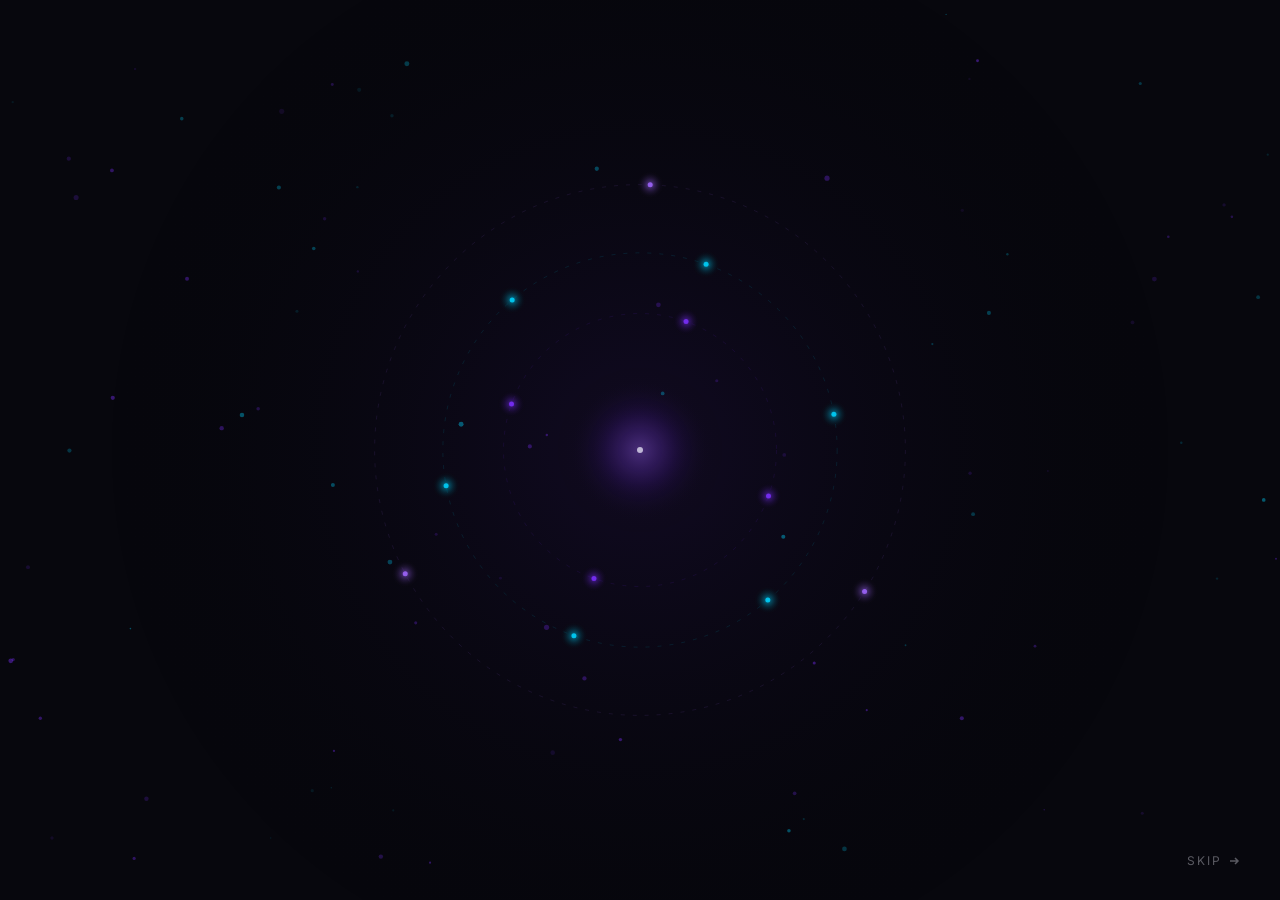
==== commit 21d691e6: "Forward query strings to home.html, not just the hash Defense in depth alongside the purepulse-admin" ====
--- a/index.html
+++ b/index.html
@@ -78,9 +78,11 @@
 
 <script>
 (function(){
-// Deep links (purepulse.one/#pricing etc.) skip the intro entirely
-if(location.hash&&location.hash.length>1){
-  location.replace('home.html'+location.hash);
+// Deep links (purepulse.one/#pricing etc.) and referral links
+// (purepulse.one/?ref=CODE) skip the intro entirely and forward the
+// full query string + hash on to home.html, where they're handled.
+if((location.hash&&location.hash.length>1)||location.search){
+  location.replace('home.html'+location.search+location.hash);
   return;
 }
 
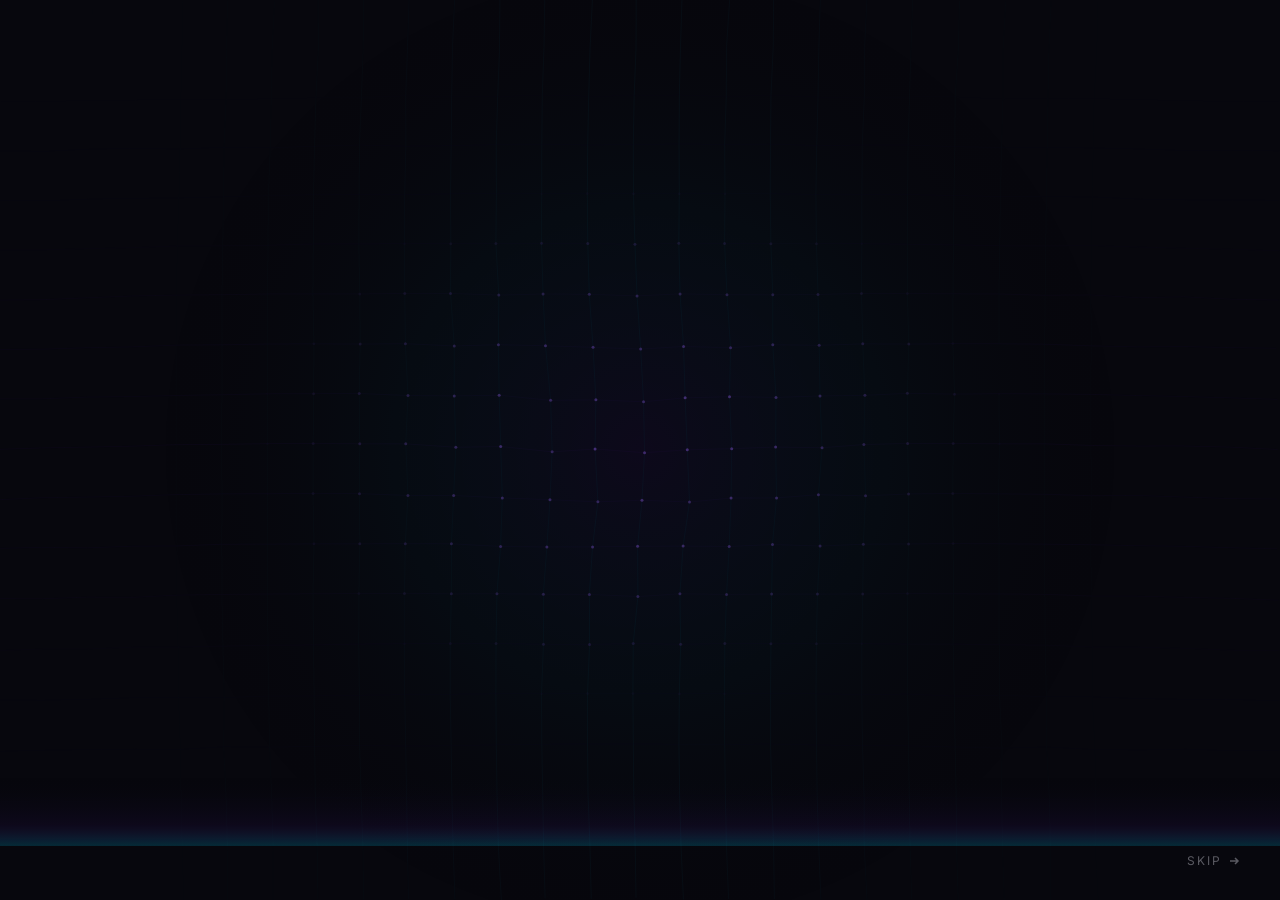
==== commit a327116a: "Add AdSense publisher metadata" ====
--- a/index.html
+++ b/index.html
@@ -1,6 +1,7 @@
 <!DOCTYPE html>
 <html lang="en">
 <head>
+    <meta name="google-adsense-account" content="ca-pub-2591400771729107">
 <meta charset="UTF-8">
 <meta name="viewport" content="width=device-width, initial-scale=1.0">
 <meta name="color-scheme" content="dark">
@@ -78,11 +79,9 @@
 
 <script>
 (function(){
-// Deep links (purepulse.one/#pricing etc.) and referral links
-// (purepulse.one/?ref=CODE) skip the intro entirely and forward the
-// full query string + hash on to home.html, where they're handled.
-if((location.hash&&location.hash.length>1)||location.search){
-  location.replace('home.html'+location.search+location.hash);
+// Deep links (purepulse.one/#pricing etc.) skip the intro entirely
+if(location.hash&&location.hash.length>1){
+  location.replace('home.html'+location.hash);
   return;
 }
 
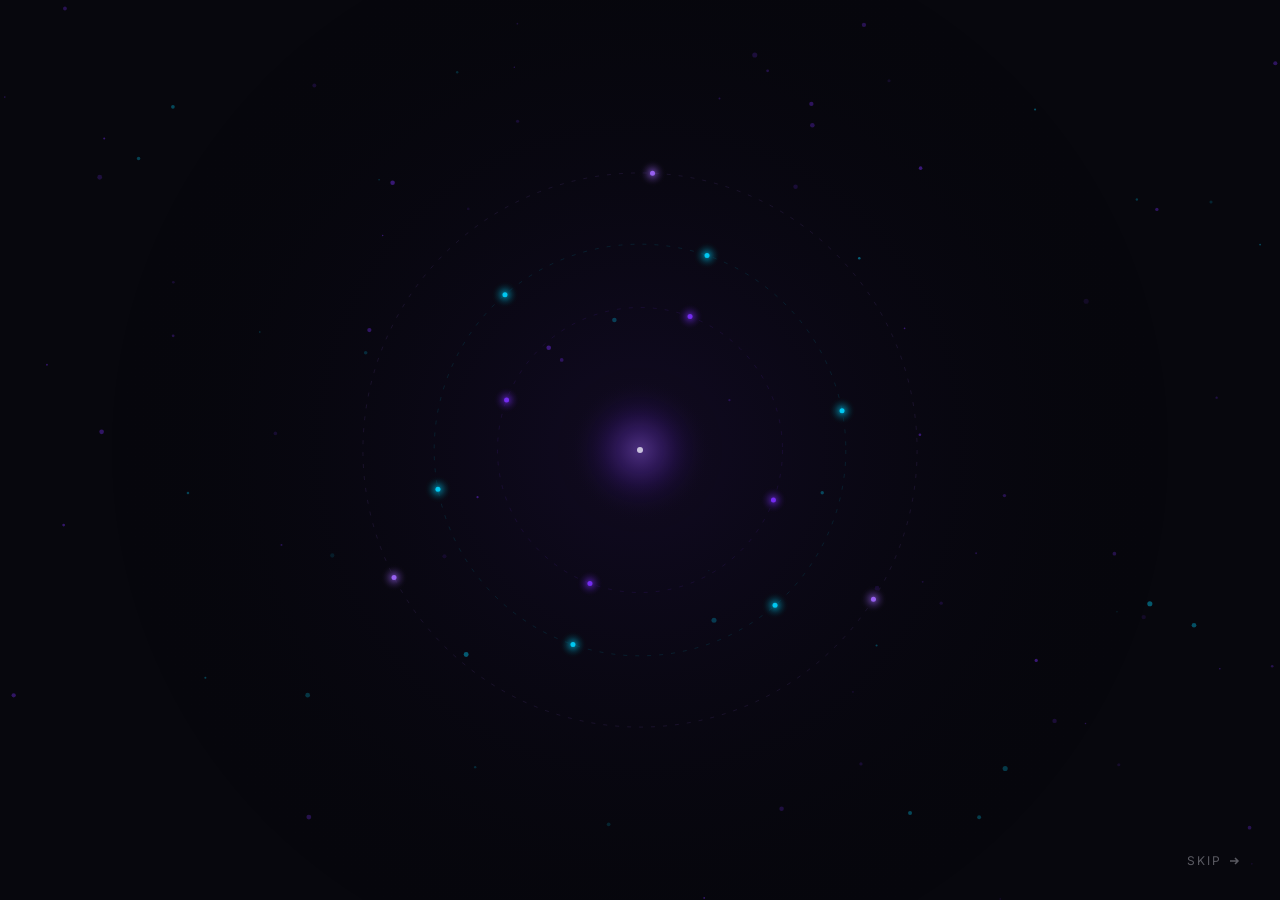
==== commit 8e3541e8: "Merge remote-tracking branch 'origin/main' into codex/fix-vibecodes-launch" ====
--- a/index.html
+++ b/index.html
@@ -79,9 +79,11 @@
 
 <script>
 (function(){
-// Deep links (purepulse.one/#pricing etc.) skip the intro entirely
-if(location.hash&&location.hash.length>1){
-  location.replace('home.html'+location.hash);
+// Deep links (purepulse.one/#pricing etc.) and referral links
+// (purepulse.one/?ref=CODE) skip the intro entirely and forward the
+// full query string + hash on to home.html, where they're handled.
+if((location.hash&&location.hash.length>1)||location.search){
+  location.replace('home.html'+location.search+location.hash);
   return;
 }
 
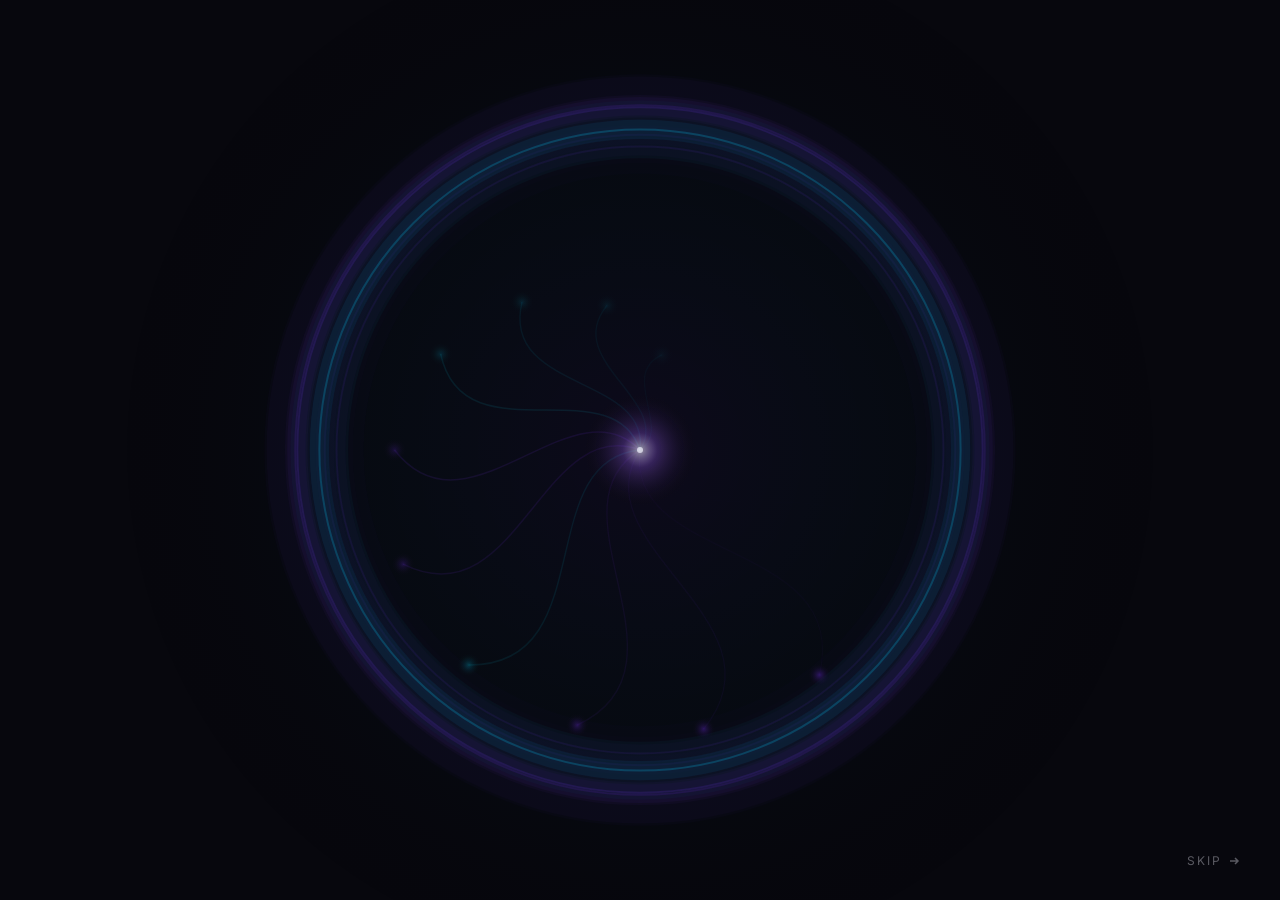
==== commit 8a114741: "added meta tag" ====
--- a/index.html
+++ b/index.html
@@ -2,6 +2,7 @@
 <html lang="en">
 <head>
     <meta name="google-adsense-account" content="ca-pub-2591400771729107">
+    <meta name='impact-site-verification' value='79e2d52f-c433-4d8e-b9e6-30e7f434c0df'>
 <meta charset="UTF-8">
 <meta name="viewport" content="width=device-width, initial-scale=1.0">
 <meta name="color-scheme" content="dark">
